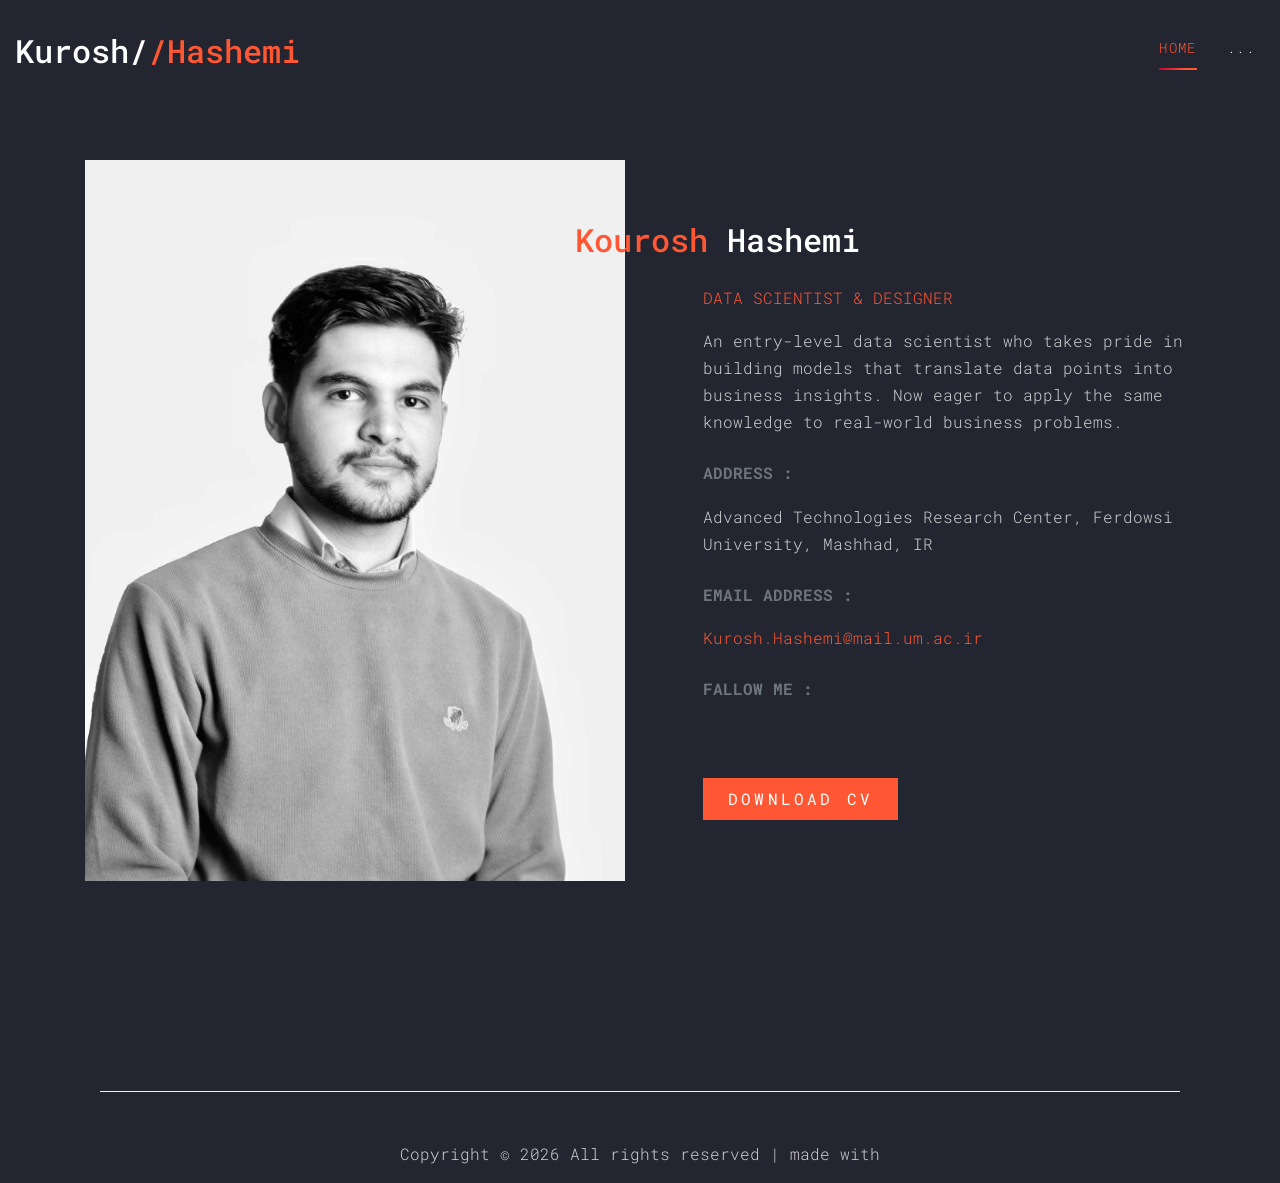
==== index.html @ b96448b8 "Update index.html" ====
<!DOCTYPE html>
<html lang="en">

<head>
    <title>Kurosh Hashemi &mdash; Kurosh.me</title>
    <link rel="icon" type="image/ico" href="images/person_1.jpg" />
    <meta charset="utf-8">
    <meta name="viewport" content="width=device-width, initial-scale=1, shrink-to-fit=no">

    <link href="https://fonts.googleapis.com/css?family=Roboto+Mono" rel="stylesheet">
    <link rel="stylesheet" href="fonts/icomoon/style.css">
    <link rel="stylesheet" href="css/bootstrap.min.css">
    <link rel="stylesheet" href="css/magnific-popup.css">
    <link rel="stylesheet" href="css/jquery-ui.css">
    <link rel="stylesheet" href="css/owl.carousel.min.css">
    <link rel="stylesheet" href="css/owl.theme.default.min.css">
    <link rel="stylesheet" href="css/bootstrap-datepicker.css">
    <link rel="stylesheet" href="fonts/flaticon/font/flaticon.css">
    <link rel="stylesheet" href="css/aos.css">
    <link rel="stylesheet" href="css/style.css">
</head>

<body>

    <div class="site-wrap">

        <div class="site-mobile-menu">
            <div class="site-mobile-menu-header">
                <div class="site-mobile-menu-close mt-3">
                    <span class="icon-close2 js-menu-toggle"></span>
                </div>
            </div>
            <div class="site-mobile-menu-body"></div>
        </div>

        <header class="site-navbar py-3" role="banner">
            <div class="container-fluid">
                <div class="row align-items-center">
                    <div class="col-11 col-xl-2">
                        <h1 class="mb-0"><a href="index.html" class="text-white h2 mb-0">Kurosh/<span class="text-primary">/Hashemi</span> </a></h1>
                    </div>
                    <div class="col-12 col-md-10 d-none d-xl-block">
                        <nav class="site-navigation position-relative text-right" role="navigation">
                            <ul class="site-menu js-clone-nav mx-auto d-none d-lg-block">
                                <li class="active"><a href="index.html">Home</a></li>
                                <li><a href="about.html">...</a></li>
                            </ul>
                        </nav>
                    </div>
                    <div class="d-inline-block d-xl-none ml-md-0 mr-auto py-3" style="position: relative; top: 3px;"><a href="#" class="site-menu-toggle js-menu-toggle text-white"><span class="icon-menu h3"></span></a></div>
                </div>
            </div>
    </div>
    </header>





















    <div class="site-section">
        <div class="container">


            <div class="row align-items-center speaker">
                <div class="col-lg-6 mb-5 mb-lg-0" data-aos="fade" data-aos-delay="100">
                    <img src="images/person_1.jpg" alt="Image" class="img-fluid">
                </div>
                <div class="col-lg-6 ml-auto">
                    <h2 class="text-white mb-4 name" data-aos="fade-right" data-aos-delay="200"><span class="text-primary">Kourosh</span> Hashemi</h2>
                    <div class="bio pl-lg-5">
                        <span class="text-uppercase text-primary d-block mb-3" data-aos="fade-right" data-aos-delay="300">Data Scientist & Designer</span>
                        <p class="mb-4" data-aos="fade-right" data-aos-delay="400">An entry-level data scientist who takes pride in building models that translate data points into business insights. Now eager to apply the same knowledge to real-world business problems.
                        </p>
                        <p class="mb-0 font-weight-bold text-secondary text-uppercase mb-3">Address :</p>
                        <p class="mb-4">Advanced Technologies Research Center, Ferdowsi University, Mashhad, IR</p>

                        <p class="mb-0 font-weight-bold text-secondary text-uppercase mb-3">Email Address :</p>
                        <p class="mb-4"><a href="#">Kurosh.Hashemi@mail.um.ac.ir</a></p>

                        <p class="mb-4 font-weight-bold text-secondary text-uppercase mb-3">Fallow me :</p>
                        <p class="mb-4">
                            <a href="https://www.youtube.com/channel/UCgZN7zEi_Oyb9vd3o-jLEvQ?view_as=subscriber" target="_blank" class="p-2"><span class="icon-youtube"></a>
                            <a href="https://twitter.com/HashemiKurosh" target="_blank" class="p-2"><span class="icon-twitter"></span></a>
                            <a href="https://github.com/kurosh211" target="_blank" class="p-2"><span class="icon-github"></span></a>
                            <a href="https://www.instagram.com/kurosh211/" target="_blank" class="p-2"><span class="icon-instagram"></span></a>
                            <a href="https://dribbble.com/KuHa" target="_blank" class="p-2"><span class="icon-dribbble"></span></a>
                            <a href="https://www.linkedin.com/in/kouroshhashemi/" target="_blank" class="p-2"><span class="icon-linkedin"></span></a>
                            <a href="https://scholar.google.com/citations?user=79nazgMAAAAJ&hl=en&oi=sra" target="_blank" class="p-2"><span class="icon-google"></span></a>
                        </p>
                        <div><a href="" class="btn btn-primary px-4 py-2">Download CV</a></div>
                    </div>
                </div>
            </div>


        </div>
    </div>
    </div>



    <div class="container">
        <div class="col-md-12 text-center">
            <div class="border-top pt-5">
                <p>
                    Copyright &copy;
                    <script>
                        document.write(new Date().getFullYear());
                    </script> All rights reserved | made with <i class="icon-laptop text-primary" aria-hidden="true"></i>
                </p>
            </div>
        </div>
    </div>
    </div>

    <script src="js/jquery-3.3.1.min.js"></script>
    <script src="js/jquery-migrate-3.0.1.min.js"></script>
    <script src="js/jquery-ui.js"></script>
    <script src="js/popper.min.js"></script>
    <script src="js/bootstrap.min.js"></script>
    <script src="js/owl.carousel.min.js"></script>
    <script src="js/jquery.stellar.min.js"></script>
    <script src="js/jquery.countdown.min.js"></script>
    <script src="js/jquery.magnific-popup.min.js"></script>
    <script src="js/bootstrap-datepicker.min.js"></script>
    <script src="js/aos.js"></script>
    <script src="js/main.js"></script>

</body>

</html>
---- fonts/flaticon/font/flaticon.css ----
/*
  	Flaticon icon font: Flaticon
  	Creation date: 24/01/2019 09:02
  	*/

@font-face {
  font-family: "Flaticon";
  src: url("./Flaticon.eot");
  src: url("./Flaticon.eot?#iefix") format("embedded-opentype"),
       url("./Flaticon.woff2") format("woff2"),
       url("./Flaticon.woff") format("woff"),
       url("./Flaticon.ttf") format("truetype"),
       url("./Flaticon.svg#Flaticon") format("svg");
  font-weight: normal;
  font-style: normal;
}

@media screen and (-webkit-min-device-pixel-ratio:0) {
  @font-face {
    font-family: "Flaticon";
    src: url("./Flaticon.svg#Flaticon") format("svg");
  }
}

[class^="flaticon-"]:before, [class*=" flaticon-"]:before,
[class^="flaticon-"]:after, [class*=" flaticon-"]:after {   
  font-family: Flaticon;
        font-style: normal;
  font-weight: normal;
  font-variant: normal;
  text-transform: none;
  line-height: 1;

  /* Better Font Rendering =========== */
  -webkit-font-smoothing: antialiased;
  -moz-osx-font-smoothing: grayscale;
}

.flaticon-frontal-truck:before { content: "\f100"; }
.flaticon-sea-ship-with-containers:before { content: "\f101"; }
.flaticon-car:before { content: "\f102"; }
.flaticon-platform:before { content: "\f103"; }
.flaticon-travel:before { content: "\f104"; }
.flaticon-barn:before { content: "\f105"; }
---- css/style.css ----
/* Base */
body {
  line-height: 1.7;
  color: #cfcfd1;
  font-weight: 300;
  font-size: 1rem;
  background: #232531;
  font-family: "Roboto Mono", -apple-system, BlinkMacSystemFont, "Segoe UI", Roboto, "Helvetica Neue", Arial, sans-serif, "Apple Color Emoji", "Segoe UI Emoji", "Segoe UI Symbol", "Noto Color Emoji"; }

::-moz-selection {
  background: #000;
  color: #fff; }

::selection {
  background: #000;
  color: #fff; }

a {
  -webkit-transition: .3s all ease;
  -o-transition: .3s all ease;
  transition: .3s all ease; }
  a:hover {
    text-decoration: none; }

h1, h2, h3, h4, h5,
.h1, .h2, .h3, .h4, .h5 {
  font-family: "Roboto Mono", -apple-system, BlinkMacSystemFont, "Segoe UI", Roboto, "Helvetica Neue", Arial, sans-serif, "Apple Color Emoji", "Segoe UI Emoji", "Segoe UI Symbol", "Noto Color Emoji"; }

.border-2 {
  border-width: 2px; }

.text-black {
  color: #000 !important; }

.bg-black {
  background: #000 !important; }

.color-black-opacity-5 {
  color: rgba(0, 0, 0, 0.5); }

.color-white-opacity-5 {
  color: rgba(255, 255, 255, 0.5); }

.site-wrap:before {
  -webkit-transition: .3s all ease-in-out;
  -o-transition: .3s all ease-in-out;
  transition: .3s all ease-in-out;
  background: rgba(0, 0, 0, 0.6);
  content: "";
  position: absolute;
  z-index: 2000;
  top: 0;
  left: 0;
  right: 0;
  bottom: 0;
  opacity: 0;
  visibility: hidden; }

.offcanvas-menu .site-wrap {
  position: absolute;
  height: 100%;
  width: 100%;
  z-index: 2;
  overflow: hidden; }
  .offcanvas-menu .site-wrap:before {
    opacity: 1;
    visibility: visible; }

.btn {
  text-transform: uppercase;
  letter-spacing: .2em;
  border-radius: 0; }
  .btn:hover, .btn:active, .btn:focus {
    outline: none;
    -webkit-box-shadow: none !important;
    box-shadow: none !important; }

.line-height-1 {
  line-height: 1 !important; }

.bg-black {
  background: #000; }

.form-control {
  height: 43px;
  border-radius: 0; }
  .form-control:active, .form-control:focus {
    border-color: #ff5733; }
  .form-control:hover, .form-control:active, .form-control:focus {
    -webkit-box-shadow: none !important;
    box-shadow: none !important; }

.site-section {
  padding: 2.5em 0; }
  @media (min-width: 768px) {
    .site-section {
      padding: 10em 0; } }
  .site-section.site-section-sm {
    padding: 4em 0; }

.site-section-heading h2 {
  position: relative;
  font-size: 2.5rem;
  color: #fff;
  padding-bottom: 30px; }
  @media (min-width: 768px) {
    .site-section-heading h2 {
      font-size: 3rem; } }
  .site-section-heading h2:after {
    content: "";
    left: 0%;
    bottom: 0;
    position: absolute;
    width: 100px;
    height: 2px;
    background: -webkit-gradient(linear, left top, right top, from(#c70039), color-stop(70%, #ff5733));
    background: -webkit-linear-gradient(left, #c70039, #ff5733 70%);
    background: -o-linear-gradient(left, #c70039, #ff5733 70%);
    background: linear-gradient(to right, #c70039, #ff5733 70%); }
    @media (min-width: 992px) {
      .site-section-heading h2:after {
        left: -20%; } }
  .site-section-heading h2.text-center:after {
    content: "";
    -webkit-transform: translateX(-50%);
    -ms-transform: translateX(-50%);
    transform: translateX(-50%);
    content: "";
    left: 50%;
    bottom: 0;
    position: absolute;
    width: 100px;
    height: 2px; }

.border-top {
  border-top: 1px solid #edf0f5 !important; }

.site-footer {
  padding: 4em 0;
  background: #1b1d24; }
  @media (min-width: 768px) {
    .site-footer {
      padding: 8em 0; } }
  .site-footer .border-top {
    border-top: 1px solid rgba(255, 255, 255, 0.1) !important; }
  .site-footer h2, .site-footer h3, .site-footer h4, .site-footer h5 {
    color: #fff; }
  .site-footer a {
    color: #fff; }
    .site-footer a:hover {
      color: #ff5733; }
  .site-footer ul li {
    margin-bottom: 10px; }
  .site-footer .footer-heading {
    font-size: 16px;
    color: #818186 !important; }

.bg-text-line {
  display: inline;
  background: #000;
  -webkit-box-shadow: 20px 0 0 #000, -20px 0 0 #000;
  box-shadow: 20px 0 0 #000, -20px 0 0 #000; }

.text-white-opacity-05 {
  color: rgba(255, 255, 255, 0.5); }

.text-black-opacity-05 {
  color: rgba(0, 0, 0, 0.5); }

.hover-bg-enlarge {
  overflow: hidden;
  position: relative; }
  @media (max-width: 991.98px) {
    .hover-bg-enlarge {
      height: auto !important; } }
  .hover-bg-enlarge > div {
    -webkit-transform: scale(1);
    -ms-transform: scale(1);
    transform: scale(1);
    -webkit-transition: .8s all ease-in-out;
    -o-transition: .8s all ease-in-out;
    transition: .8s all ease-in-out; }
  .hover-bg-enlarge:hover > div, .hover-bg-enlarge:focus > div, .hover-bg-enlarge:active > div {
    -webkit-transform: scale(1.2);
    -ms-transform: scale(1.2);
    transform: scale(1.2); }
  @media (max-width: 991.98px) {
    .hover-bg-enlarge .bg-image-md-height {
      height: 300px !important; } }

.bg-image {
  background-size: cover;
  background-position: center center;
  background-repeat: no-repeat;
  background-attachment: fixed; }
  .bg-image.overlay {
    position: relative; }
    .bg-image.overlay:after {
      position: absolute;
      content: "";
      top: 0;
      left: 0;
      right: 0;
      bottom: 0;
      z-index: 0;
      width: 100%;
      background: rgba(0, 0, 0, 0.7); }
  .bg-image > .container {
    position: relative;
    z-index: 1; }

@media (max-width: 991.98px) {
  .img-md-fluid {
    max-width: 100%; } }

@media (max-width: 991.98px) {
  .display-1, .display-3 {
    font-size: 3rem; } }

.play-single-big {
  width: 90px;
  height: 90px;
  display: inline-block;
  border: 2px solid #fff;
  color: #fff !important;
  border-radius: 50%;
  position: relative;
  -webkit-transition: .3s all ease-in-out;
  -o-transition: .3s all ease-in-out;
  transition: .3s all ease-in-out; }
  .play-single-big > span {
    font-size: 50px;
    position: absolute;
    top: 50%;
    left: 50%;
    -webkit-transform: translate(-40%, -50%);
    -ms-transform: translate(-40%, -50%);
    transform: translate(-40%, -50%); }
  .play-single-big:hover {
    width: 120px;
    height: 120px; }

.overlap-to-top {
  margin-top: -150px; }

.ul-check {
  margin-bottom: 50px; }
  .ul-check li {
    position: relative;
    padding-left: 35px;
    margin-bottom: 15px;
    line-height: 1.5; }
    .ul-check li:before {
      left: 0;
      font-size: 20px;
      top: -.3rem;
      font-family: "icomoon";
      content: "\e5ca";
      position: absolute; }
  .ul-check.white li:before {
    color: #fff; }
  .ul-check.success li:before {
    color: #8bc34a; }
  .ul-check.primary li:before {
    color: #ff5733; }

.program h2 {
  font-size: 1.5rem; }

.program .border-top {
  border-top: 1px solid #383b4f !important; }

.program .border-bottom {
  border-bottom: 1px solid #383b4f !important; }

.blog-entry h2 {
  font-size: 20px; }
  .blog-entry h2 a {
    color: #fff; }

.blog-entry .post-meta {
  font-size: 14px; }
  .blog-entry .post-meta a {
    color: #ff5733; }
  .blog-entry .post-meta img {
    width: 36px;
    border-radius: 50%; }

/* Navbar */
.site-navbar {
  margin-bottom: 0px;
  z-index: 1999;
  position: absolute;
  width: 100%; }
  .site-navbar.transparent {
    background: transparent; }
  .site-navbar.absolute {
    position: absolute;
    top: 0;
    left: 0;
    width: 100%; }
  .site-navbar .site-logo {
    position: absolute;
    left: 0;
    top: 0;
    margin-top: -20px; }
  .site-navbar .site-navigation.border-bottom {
    border-bottom: 1px solid #f3f3f4 !important; }
  .site-navbar .site-navigation .site-menu {
    margin-bottom: 0; }
    .site-navbar .site-navigation .site-menu .active > a {
      color: #ff5733;
      position: relative; }
      .site-navbar .site-navigation .site-menu .active > a:after {
        content: "";
        background: -webkit-gradient(linear, left top, right top, from(#c70039), color-stop(70%, #ff5733));
        background: -webkit-linear-gradient(left, #c70039, #ff5733 70%);
        background: -o-linear-gradient(left, #c70039, #ff5733 70%);
        background: linear-gradient(to right, #c70039, #ff5733 70%);
        width: 100%;
        height: 2px;
        position: absolute;
        left: 0;
        bottom: 0; }
    .site-navbar .site-navigation .site-menu a {
      text-decoration: none !important;
      display: inline-block;
      text-transform: uppercase;
      letter-spacing: .1em;
      font-size: 14px; }
    .site-navbar .site-navigation .site-menu > li {
      display: inline-block;
      padding: 10px 10px; }
      .site-navbar .site-navigation .site-menu > li > a {
        padding: 10px 0px;
        color: #fff;
        text-decoration: none !important;
        position: relative; }
        .site-navbar .site-navigation .site-menu > li > a:after {
          content: "";
          background: -webkit-gradient(linear, left top, right top, from(#c70039), color-stop(70%, #ff5733));
          background: -webkit-linear-gradient(left, #c70039, #ff5733 70%);
          background: -o-linear-gradient(left, #c70039, #ff5733 70%);
          background: linear-gradient(to right, #c70039, #ff5733 70%);
          width: 0;
          height: 2px;
          position: absolute;
          left: 0;
          bottom: 0;
          -webkit-transition: .3s all ease-in-out;
          -o-transition: .3s all ease-in-out;
          transition: .3s all ease-in-out; }
        .site-navbar .site-navigation .site-menu > li > a:hover {
          color: #ff5733; }
          .site-navbar .site-navigation .site-menu > li > a:hover:after {
            width: 100%; }
      .site-navbar .site-navigation .site-menu > li.cta > a {
        border: 2px solid #3f4046;
        padding-left: 20px;
        padding-right: 20px;
        color: #ff5733; }
        .site-navbar .site-navigation .site-menu > li.cta > a:hover {
          color: #fff; }
          .site-navbar .site-navigation .site-menu > li.cta > a:hover:after {
            display: none; }
    .site-navbar .site-navigation .site-menu .has-children {
      position: relative; }
      .site-navbar .site-navigation .site-menu .has-children > a {
        position: relative;
        padding-right: 20px; }
        .site-navbar .site-navigation .site-menu .has-children > a:before {
          position: absolute;
          content: "\e313";
          font-size: 16px;
          top: 50%;
          right: 0;
          -webkit-transform: translateY(-50%);
          -ms-transform: translateY(-50%);
          transform: translateY(-50%);
          font-family: 'icomoon'; }
      .site-navbar .site-navigation .site-menu .has-children .dropdown {
        visibility: hidden;
        opacity: 0;
        top: 100%;
        position: absolute;
        text-align: left;
        border-top: 2px solid #ff5733;
        -webkit-box-shadow: 0 2px 10px -2px rgba(0, 0, 0, 0.1);
        box-shadow: 0 2px 10px -2px rgba(0, 0, 0, 0.1);
        border-left: 1px solid #edf0f5;
        border-right: 1px solid #edf0f5;
        border-bottom: 1px solid #edf0f5;
        padding: 0px 0;
        margin-top: 20px;
        margin-left: 0px;
        background: #fff;
        -webkit-transition: 0.2s 0s;
        -o-transition: 0.2s 0s;
        transition: 0.2s 0s; }
        .site-navbar .site-navigation .site-menu .has-children .dropdown.arrow-top {
          position: absolute; }
          .site-navbar .site-navigation .site-menu .has-children .dropdown.arrow-top:before {
            bottom: 100%;
            left: 20%;
            border: solid transparent;
            content: " ";
            height: 0;
            width: 0;
            position: absolute;
            pointer-events: none; }
          .site-navbar .site-navigation .site-menu .has-children .dropdown.arrow-top:before {
            border-color: rgba(136, 183, 213, 0);
            border-bottom-color: #fff;
            border-width: 10px;
            margin-left: -10px; }
        .site-navbar .site-navigation .site-menu .has-children .dropdown a {
          text-transform: none;
          letter-spacing: normal;
          -webkit-transition: 0s all;
          -o-transition: 0s all;
          transition: 0s all;
          color: #343a40; }
        .site-navbar .site-navigation .site-menu .has-children .dropdown .active > a {
          color: #ff5733 !important; }
        .site-navbar .site-navigation .site-menu .has-children .dropdown > li {
          list-style: none;
          padding: 0;
          margin: 0;
          min-width: 200px; }
          .site-navbar .site-navigation .site-menu .has-children .dropdown > li > a {
            padding: 9px 20px;
            display: block; }
            .site-navbar .site-navigation .site-menu .has-children .dropdown > li > a:hover {
              background: #f4f5f9;
              color: #25262a; }
          .site-navbar .site-navigation .site-menu .has-children .dropdown > li.has-children > a:before {
            content: "\e315";
            right: 20px; }
          .site-navbar .site-navigation .site-menu .has-children .dropdown > li.has-children > .dropdown, .site-navbar .site-navigation .site-menu .has-children .dropdown > li.has-children > ul {
            left: 100%;
            top: 0; }
          .site-navbar .site-navigation .site-menu .has-children .dropdown > li.has-children:hover > a, .site-navbar .site-navigation .site-menu .has-children .dropdown > li.has-children:active > a, .site-navbar .site-navigation .site-menu .has-children .dropdown > li.has-children:focus > a {
            background: #f4f5f9;
            color: #25262a; }
      .site-navbar .site-navigation .site-menu .has-children:hover > a, .site-navbar .site-navigation .site-menu .has-children:focus > a, .site-navbar .site-navigation .site-menu .has-children:active > a {
        color: #ff5733; }
      .site-navbar .site-navigation .site-menu .has-children:hover, .site-navbar .site-navigation .site-menu .has-children:focus, .site-navbar .site-navigation .site-menu .has-children:active {
        cursor: pointer; }
        .site-navbar .site-navigation .site-menu .has-children:hover > .dropdown, .site-navbar .site-navigation .site-menu .has-children:focus > .dropdown, .site-navbar .site-navigation .site-menu .has-children:active > .dropdown {
          -webkit-transition-delay: 0s;
          -o-transition-delay: 0s;
          transition-delay: 0s;
          margin-top: 0px;
          visibility: visible;
          opacity: 1; }

.site-mobile-menu {
  width: 300px;
  position: fixed;
  right: 0;
  z-index: 2000;
  padding-top: 20px;
  background: #fff;
  height: calc(100vh);
  -webkit-transform: translateX(110%);
  -ms-transform: translateX(110%);
  transform: translateX(110%);
  -webkit-box-shadow: -10px 0 20px -10px rgba(0, 0, 0, 0.1);
  box-shadow: -10px 0 20px -10px rgba(0, 0, 0, 0.1);
  -webkit-transition: .3s all ease-in-out;
  -o-transition: .3s all ease-in-out;
  transition: .3s all ease-in-out; }
  .offcanvas-menu .site-mobile-menu {
    -webkit-transform: translateX(0%);
    -ms-transform: translateX(0%);
    transform: translateX(0%); }
  .site-mobile-menu .site-mobile-menu-header {
    width: 100%;
    float: left;
    padding-left: 20px;
    padding-right: 20px; }
    .site-mobile-menu .site-mobile-menu-header .site-mobile-menu-close {
      float: right;
      margin-top: 8px; }
      .site-mobile-menu .site-mobile-menu-header .site-mobile-menu-close span {
        font-size: 30px;
        display: inline-block;
        padding-left: 10px;
        padding-right: 0px;
        line-height: 1;
        cursor: pointer;
        -webkit-transition: .3s all ease;
        -o-transition: .3s all ease;
        transition: .3s all ease; }
        .site-mobile-menu .site-mobile-menu-header .site-mobile-menu-close span:hover {
          color: #25262a; }
    .site-mobile-menu .site-mobile-menu-header .site-mobile-menu-logo {
      float: left;
      margin-top: 10px;
      margin-left: 0px; }
      .site-mobile-menu .site-mobile-menu-header .site-mobile-menu-logo a {
        display: inline-block;
        text-transform: uppercase; }
        .site-mobile-menu .site-mobile-menu-header .site-mobile-menu-logo a img {
          max-width: 70px; }
        .site-mobile-menu .site-mobile-menu-header .site-mobile-menu-logo a:hover {
          text-decoration: none; }
  .site-mobile-menu .site-mobile-menu-body {
    overflow-y: scroll;
    -webkit-overflow-scrolling: touch;
    position: relative;
    padding: 0 20px 20px 20px;
    height: calc(100vh - 52px);
    padding-bottom: 150px; }
  .site-mobile-menu .site-nav-wrap {
    padding: 0;
    margin: 0;
    list-style: none;
    position: relative; }
    .site-mobile-menu .site-nav-wrap a {
      padding: 10px 20px;
      display: block;
      position: relative;
      color: #212529; }
      .site-mobile-menu .site-nav-wrap a:hover {
        color: #ff5733; }
    .site-mobile-menu .site-nav-wrap li {
      position: relative;
      display: block; }
      .site-mobile-menu .site-nav-wrap li.active > a {
        color: #ff5733; }
    .site-mobile-menu .site-nav-wrap .arrow-collapse {
      position: absolute;
      right: 0px;
      top: 10px;
      z-index: 20;
      width: 36px;
      height: 36px;
      text-align: center;
      cursor: pointer;
      border-radius: 50%; }
      .site-mobile-menu .site-nav-wrap .arrow-collapse:hover {
        background: #f8f9fa; }
      .site-mobile-menu .site-nav-wrap .arrow-collapse:before {
        font-size: 12px;
        z-index: 20;
        font-family: "icomoon";
        content: "\f078";
        position: absolute;
        top: 50%;
        left: 50%;
        -webkit-transform: translate(-50%, -50%) rotate(-180deg);
        -ms-transform: translate(-50%, -50%) rotate(-180deg);
        transform: translate(-50%, -50%) rotate(-180deg);
        -webkit-transition: .3s all ease;
        -o-transition: .3s all ease;
        transition: .3s all ease; }
      .site-mobile-menu .site-nav-wrap .arrow-collapse.collapsed:before {
        -webkit-transform: translate(-50%, -50%);
        -ms-transform: translate(-50%, -50%);
        transform: translate(-50%, -50%); }
    .site-mobile-menu .site-nav-wrap > li {
      display: block;
      position: relative;
      float: left;
      width: 100%; }
      .site-mobile-menu .site-nav-wrap > li > a {
        padding-left: 20px;
        font-size: 20px; }
      .site-mobile-menu .site-nav-wrap > li > ul {
        padding: 0;
        margin: 0;
        list-style: none; }
        .site-mobile-menu .site-nav-wrap > li > ul > li {
          display: block; }
          .site-mobile-menu .site-nav-wrap > li > ul > li > a {
            padding-left: 40px;
            font-size: 16px; }
          .site-mobile-menu .site-nav-wrap > li > ul > li > ul {
            padding: 0;
            margin: 0; }
            .site-mobile-menu .site-nav-wrap > li > ul > li > ul > li {
              display: block; }
              .site-mobile-menu .site-nav-wrap > li > ul > li > ul > li > a {
                font-size: 16px;
                padding-left: 60px; }
    .site-mobile-menu .site-nav-wrap[data-class="social"] {
      float: left;
      width: 100%;
      margin-top: 30px;
      padding-bottom: 5em; }
      .site-mobile-menu .site-nav-wrap[data-class="social"] > li {
        width: auto; }
        .site-mobile-menu .site-nav-wrap[data-class="social"] > li:first-child a {
          padding-left: 15px !important; }

/* Blocks */
.container-fluid {
  max-width: 1400px; }

.site-hero {
  margin-bottom: 10rem; }
  .site-hero, .site-hero .row {
    min-height: 700px;
    height: calc(100vh - 95px); }
  .site-hero.inner, .site-hero.inner .row {
    min-height: 400px;
    height: calc(50vh - 95px); }
  .site-hero h1 {
    font-size: 2rem;
    background: -webkit-gradient(linear, left top, right top, from(#c70039), color-stop(70%, #ff5733));
    background: -webkit-linear-gradient(left, #c70039, #ff5733 70%);
    background: -o-linear-gradient(left, #c70039, #ff5733 70%);
    background: linear-gradient(to right, #c70039, #ff5733 70%);
    -webkit-background-clip: text;
    -webkit-text-fill-color: transparent; }
    @media (min-width: 992px) {
      .site-hero h1 {
        font-size: 6rem; } }
  .site-hero .caption {
    color: #fff; }
    @media (min-width: 768px) {
      .site-hero .caption {
        font-size: 1.7rem; } }

.btn-custom {
  text-transform: uppercase;
  color: #fff !important;
  background: #3f4046;
  padding: 16px 30px;
  display: inline-block;
  letter-spacing: .2em;
  position: relative; }
  .btn-custom > span {
    position: relative;
    z-index: 2; }
  .btn-custom:before {
    background: -webkit-gradient(linear, left top, right top, from(#c70039), color-stop(70%, #ff5733));
    background: -webkit-linear-gradient(left, #c70039, #ff5733 70%);
    background: -o-linear-gradient(left, #c70039, #ff5733 70%);
    background: linear-gradient(to right, #c70039, #ff5733 70%);
    content: "";
    position: absolute;
    left: 0;
    bottom: 0;
    top: 0;
    width: 0;
    -webkit-transition: .3s all ease-in-out;
    -o-transition: .3s all ease-in-out;
    transition: .3s all ease-in-out;
    z-index: 1; }
  .btn-custom:hover:before {
    width: 100%; }

.coordinator img {
  max-width: 50px;
  border-radius: 50%; }

.speaker {
  margin-bottom: 50px; }
  .speaker .name {
    left: -80px;
    position: relative; }
    @media (max-width: 1199.98px) {
      .speaker .name {
        left: 0; } }

.testimony {
  max-width: 500px; }
  .testimony figure {
    margin-bottom: 40px;
    text-align: center; }
    .testimony figure img {
      margin: 0 auto;
      max-width: 150px;
      border-radius: 50%; }
  .testimony .author {
    margin-top: 50px;
    color: #fff; }
  .testimony .text-muted {
    color: #e9e9ea; }

.form-group .form-control {
  color: #fff !important;
  background: none;
  border: 2px solid #fff; }
  .form-group .form-control:active, .form-group .form-control:focus {
    background: none; }

.pricing {
  border: 2px solid #ff5733;
  padding: 30px; }
  .pricing h2 {
    font-size: 26px;
    color: #fff;
    margin-bottom: 30px; }
  .pricing .amount {
    color: #ff5733;
    margin-bottom: 30px; }
    .pricing .amount sup {
      top: -30px;
      font-size: 18px; }
    .pricing .amount .number {
      font-size: 3rem; }
  .pricing ul li {
    margin-bottom: 10px; }

.block-13, .slide-one-item {
  position: relative;
  z-index: 1; }
  .block-13 .owl-nav, .slide-one-item .owl-nav {
    position: relative;
    position: absolute;
    bottom: -90px;
    left: 50%;
    -webkit-transform: translateX(-50%);
    -ms-transform: translateX(-50%);
    transform: translateX(-50%); }
    .block-13 .owl-nav .owl-prev, .block-13 .owl-nav .owl-next, .slide-one-item .owl-nav .owl-prev, .slide-one-item .owl-nav .owl-next {
      position: relative;
      display: inline-block;
      padding: 20px;
      font-size: 30px;
      color: #000; }
      .block-13 .owl-nav .owl-prev.disabled, .block-13 .owl-nav .owl-next.disabled, .slide-one-item .owl-nav .owl-prev.disabled, .slide-one-item .owl-nav .owl-next.disabled {
        opacity: .2; }

.slide-one-item.home-slider .owl-nav {
  position: absolute !important;
  top: 50% !important;
  bottom: auto !important;
  width: 100%; }

.slide-one-item.home-slider .owl-prev {
  left: 10px !important; }

.slide-one-item.home-slider .owl-next {
  right: 10px !important; }

.slide-one-item.home-slider .owl-prev, .slide-one-item.home-slider .owl-next {
  color: #fff;
  position: absolute !important;
  top: 50%;
  padding: 0px;
  height: 50px;
  width: 50px;
  border-radius: 50%;
  -webkit-transform: translateY(-50%);
  -ms-transform: translateY(-50%);
  transform: translateY(-50%);
  background: rgba(0, 0, 0, 0.2);
  -webkit-transition: .3s all ease-in-out;
  -o-transition: .3s all ease-in-out;
  transition: .3s all ease-in-out;
  line-height: 0;
  text-align: center;
  font-size: 25px; }
  @media (min-width: 768px) {
    .slide-one-item.home-slider .owl-prev, .slide-one-item.home-slider .owl-next {
      font-size: 25px; } }
  .slide-one-item.home-slider .owl-prev > span, .slide-one-item.home-slider .owl-next > span {
    position: absolute;
    line-height: 0;
    top: 50%;
    left: 50%;
    -webkit-transform: translate(-50%, -50%);
    -ms-transform: translate(-50%, -50%);
    transform: translate(-50%, -50%); }
  .slide-one-item.home-slider .owl-prev:hover, .slide-one-item.home-slider .owl-prev:focus, .slide-one-item.home-slider .owl-next:hover, .slide-one-item.home-slider .owl-next:focus {
    background: black; }

.slide-one-item.home-slider:hover .owl-nav, .slide-one-item.home-slider:focus .owl-nav, .slide-one-item.home-slider:active .owl-nav {
  opacity: 10;
  visibility: visible; }

.custom-pagination a, .custom-pagination span {
  display: inline-block;
  width: 40px;
  height: 40px;
  line-height: 40px; }
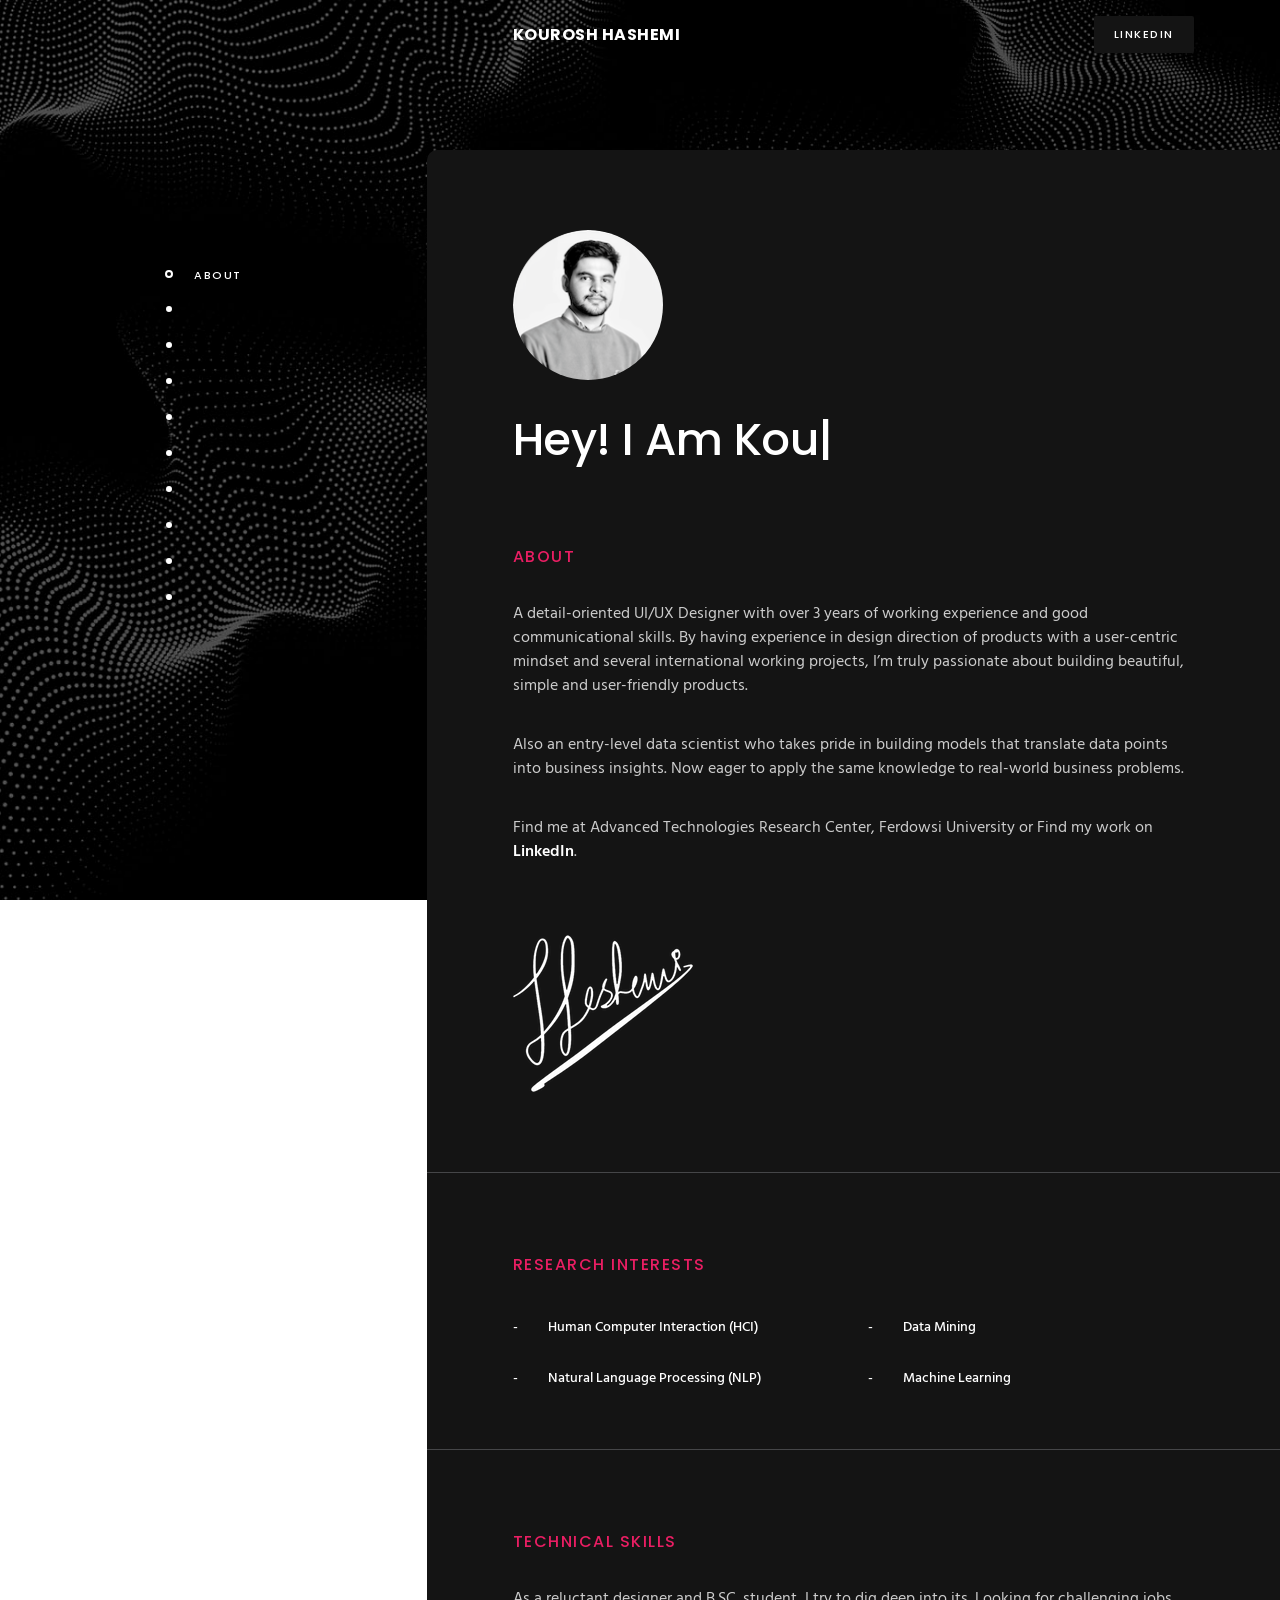
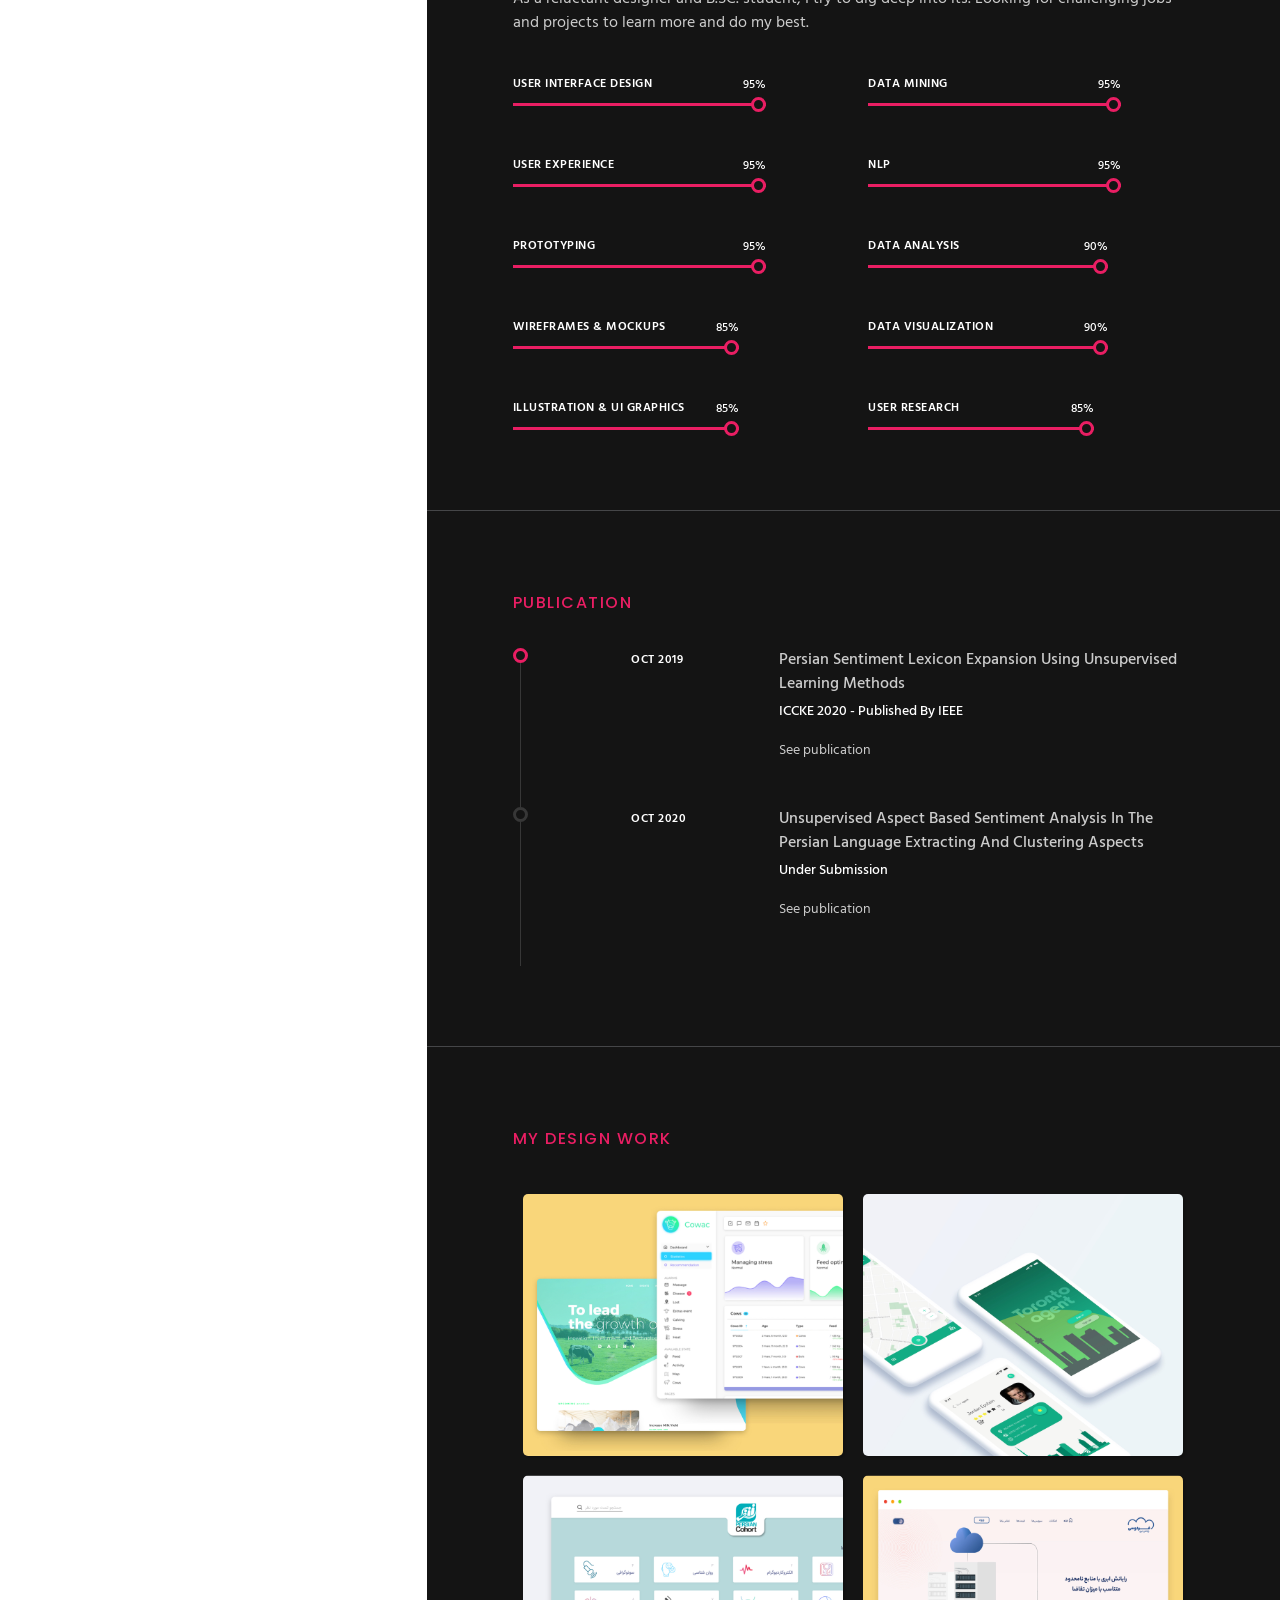
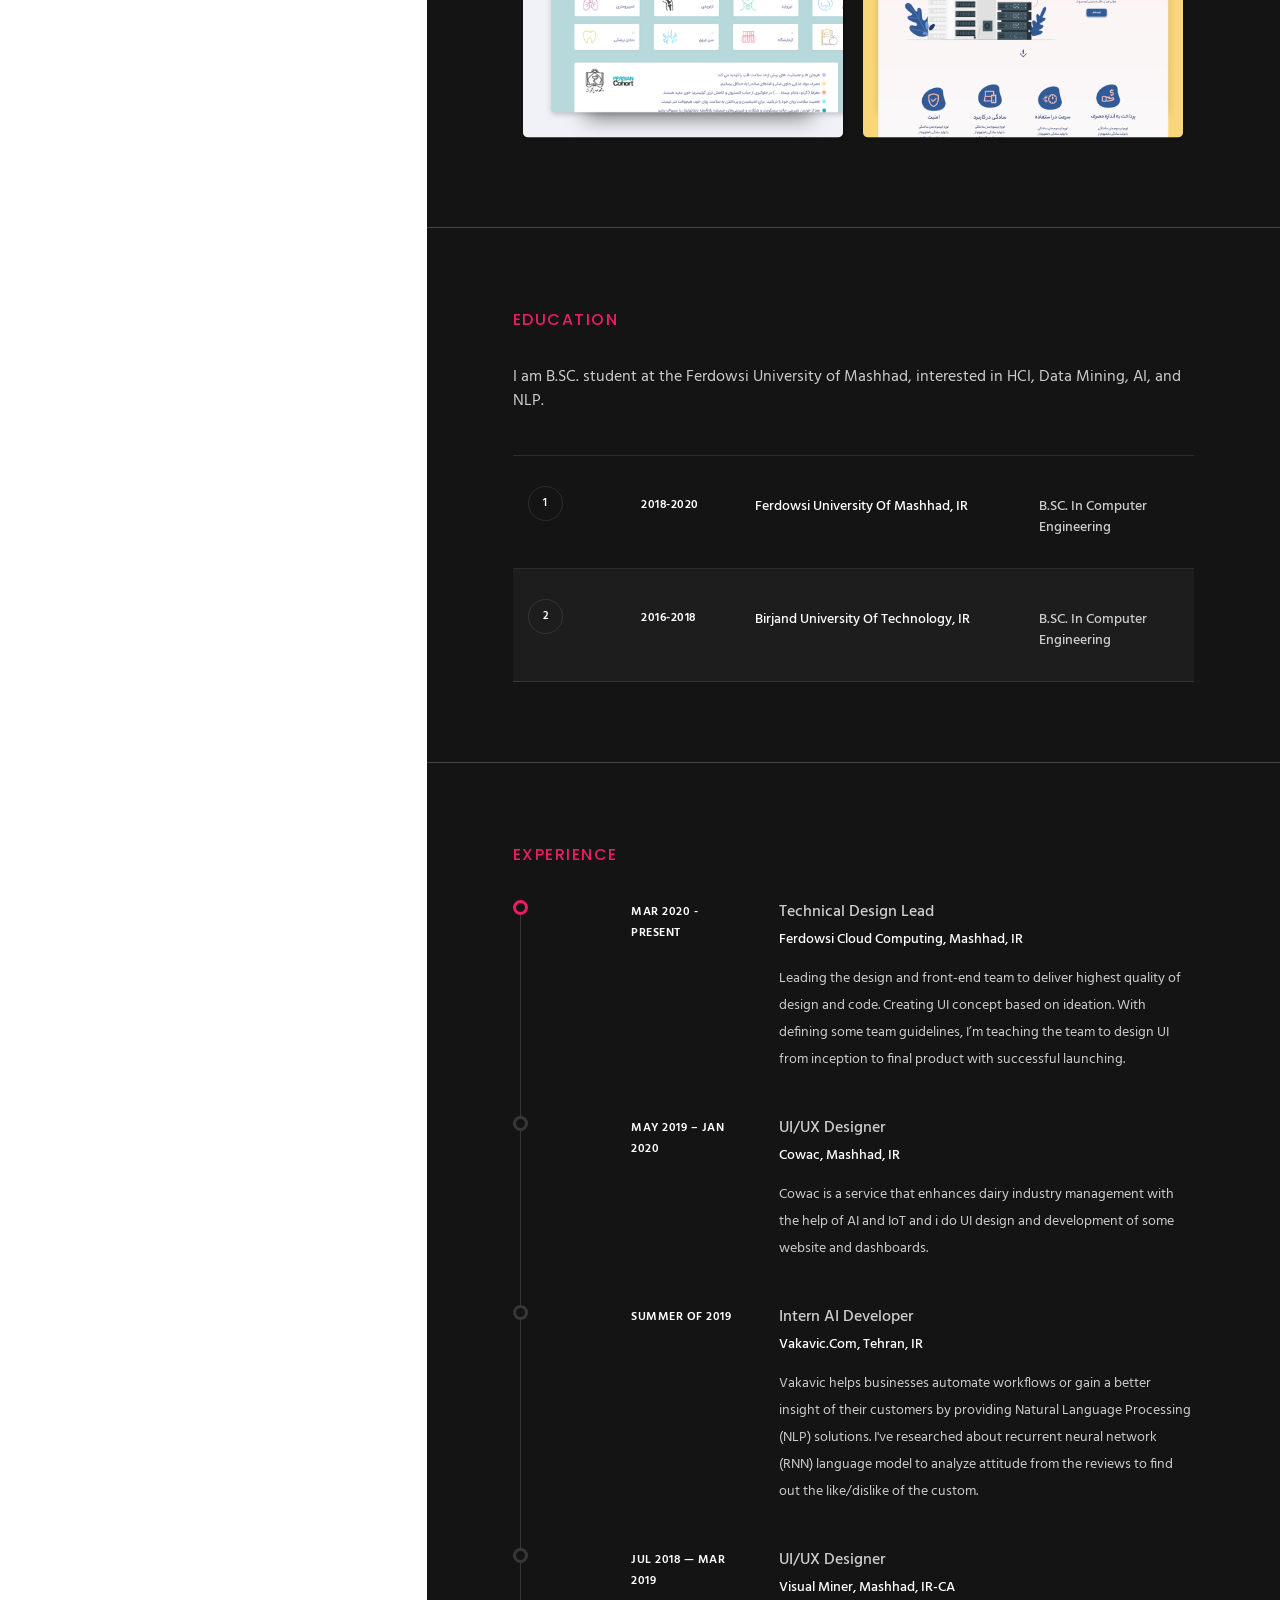
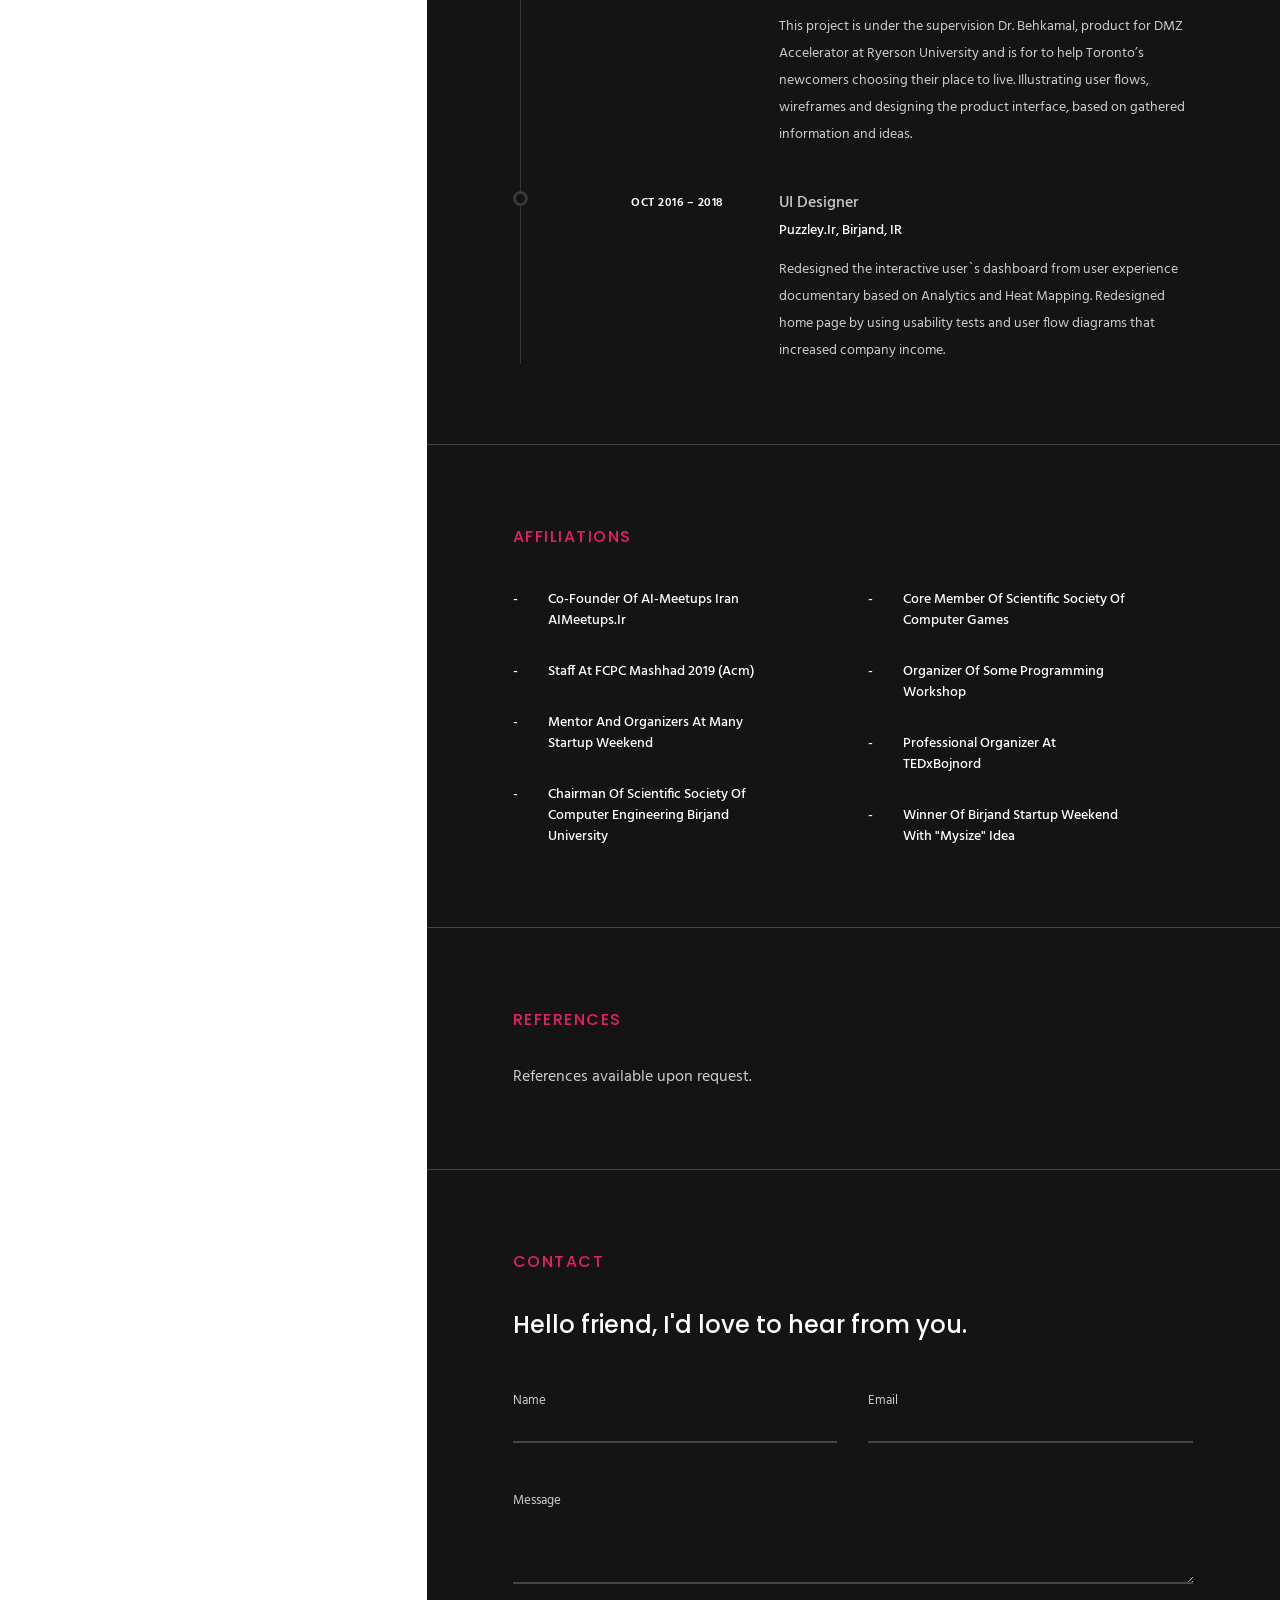
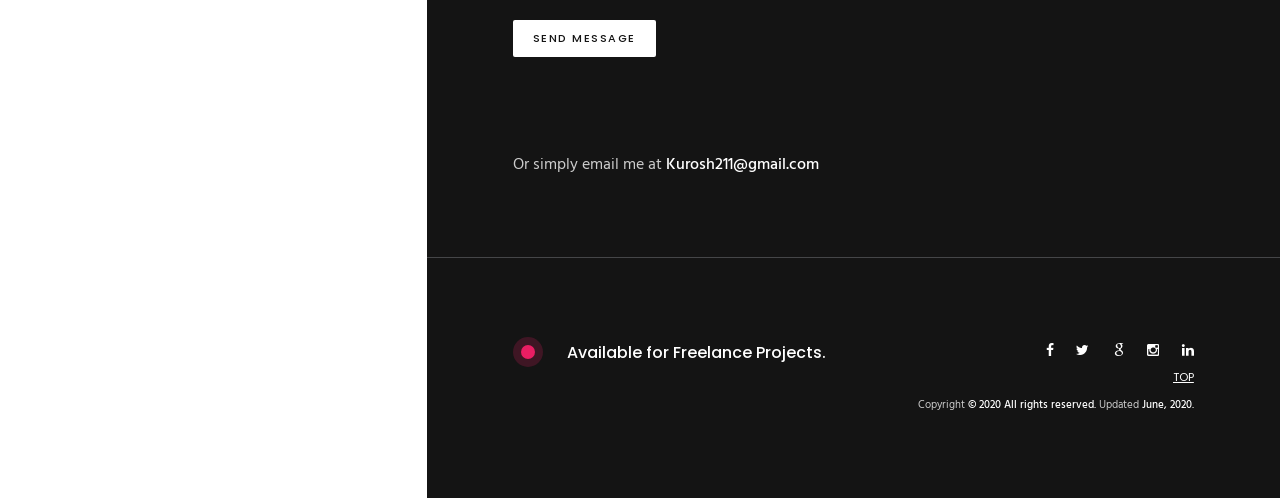
==== commit de992920: "New Homepage" ====
--- a/index.html
+++ b/index.html
@@ -1,147 +1,727 @@
 <!DOCTYPE html>
-<html lang="en">
+<html lang="en" class="no-js">
 
 <head>
-    <title>Kurosh Hashemi &mdash; Kurosh.me</title>
-    <link rel="icon" type="image/ico" href="images/person_1.jpg" />
-    <meta charset="utf-8">
-    <meta name="viewport" content="width=device-width, initial-scale=1, shrink-to-fit=no">
-
-    <link href="https://fonts.googleapis.com/css?family=Roboto+Mono" rel="stylesheet">
-    <link rel="stylesheet" href="fonts/icomoon/style.css">
-    <link rel="stylesheet" href="css/bootstrap.min.css">
-    <link rel="stylesheet" href="css/magnific-popup.css">
-    <link rel="stylesheet" href="css/jquery-ui.css">
-    <link rel="stylesheet" href="css/owl.carousel.min.css">
-    <link rel="stylesheet" href="css/owl.theme.default.min.css">
-    <link rel="stylesheet" href="css/bootstrap-datepicker.css">
-    <link rel="stylesheet" href="fonts/flaticon/font/flaticon.css">
-    <link rel="stylesheet" href="css/aos.css">
-    <link rel="stylesheet" href="css/style.css">
+    <meta charset="UTF-8" />
+    <meta name="viewport" content="width=device-width, initial-scale=1.0, maximum-scale=1.0, user-scalable=no" />
+    <title>Kourosh Hashemi</title>
+    <meta name="description" content="Penelope - CV / Resume / Personal Website Template by Hencework" />
+    <meta name="keywords" content="Penelope, responsive resume template, cv template, multipurpose, responsive template, vcard, html5 template, themeforest, bootstrap, html5, creative, landing page, sass, clean, design, modern, angular js" />
+    <meta name="author" content="Hencework" />
+
+    <!--Favicon-->
+    <link rel="shortcut icon" href="favicon.ico">
+    <link rel="icon" href="favicon.ico" type="image/x-icon">
+
+    <!--Fonts-->
+    <link href='https://fonts.googleapis.com/css?family=Poppins:300,400,500,600,700|Hind:400,500,300,600' rel='stylesheet' type='text/css'>
+
+    <!--CSS-->
+    <link rel="stylesheet" type="text/css" href="css/style.css" />
 </head>
 
-<body>
-
-    <div class="site-wrap">
-
-        <div class="site-mobile-menu">
-            <div class="site-mobile-menu-header">
-                <div class="site-mobile-menu-close mt-3">
-                    <span class="icon-close2 js-menu-toggle"></span>
+<body id="body" data-ng-app="contactApp">
+
+    <!--Fixed Bg Image-->
+    <div class="fixed-bg"></div>
+    <div class="fixed-bg-overlay"></div>
+    <!--/Fixed Bg Image-->
+
+    <!--Preloader-->
+    <div id="pre_load" class="preloader-it">
+        <div id="la_anim" class="la-anim-1"></div>
+    </div>
+    <!--/Preloader-->
+
+    <!--Container-->
+    <div class="container-fluid">
+        <div class="row">
+            <div id="vertical_nav_wrap" class="col-lg-4 col-xs-12 pad-zero vertical-nav-wrap">
+
+                <!--Navigation-->
+                <nav class="navbar navbar-default vertical-nav" role="navigation">
+                    <div class="navbar-header">
+                        <button type="button" class="btn btn-default navbar-toggle" data-toggle="collapse" data-target="#navbar_collapse">
+							<span class="mask"></span>
+							<span class="btn-label">
+							<span class="pe-7s-menu"></span>
+							</span>
+							</button>
+                    </div>
+                    <div class="collapse navbar-collapse" id="navbar_collapse">
+                        <ul class="nav navbar-nav">
+                            <li>
+                                <a data-scroll href="#body"></a><span>about</span></li>
+                            <li>
+                                <a data-scroll href="#services_sec"></a><span>services</span></li>
+                            <li>
+                                <a data-scroll href="#skill_sec"></a><span>skills</span></li>
+                            <li>
+                                <a data-scroll href="#eduu_sec"></a><span>Publication</span></li>
+                            <li>
+                                <a data-scroll href="#work_sec"></a><span>work</span></li>
+                            <li>
+                                <a data-scroll href="#edu_sec"></a><span>education</span></li>
+                            <li>
+                                <a data-scroll href="#exp_sec"></a><span>experience</span></li>
+                            <li>
+                                <a data-scroll href="#achivement_sec"></a><span>achivements</span></li>
+                            <li>
+                                <a data-scroll href="#client_sec"></a><span>clients</span></li>
+                            <li>
+                                <a data-scroll href="#contact_sec"></a><span>contact</span></li>
+                        </ul>
+                    </div>
+                </nav>
+                <!--/Navigation-->
+
+            </div>
+            <div class="col-lg-8 col-xs-12 pad-zero">
+
+                <!--Header-->
+                <header>
+                    <div class="header-wrap col-lg-10 center-div">
+                        <div class="float-left name">
+                            <a data-scroll href="#body">
+                                <span>
+								KOUROSH HASHEMI
+								</span>
+                            </a>
+                        </div>
+                        <div class="float-right social-download-wrap">
+                            <a href="https://www.linkedin.com/in/kouroshhashemi/" class="btn btn-default float-left">
+                                <span class="mask"></span>
+                                <span class="btn-label">
+								<b>linkedin</b>
+								<span class="icon pe-7s-download"></span>
+                                </span>
+                            </a>
+                        </div>
+                    </div>
+                    <div class="clearfix"></div>
+                </header>
+                <!--/Header-->
+
+                <!--Main Content-->
+                <div id="main_content" class="content-block margin-top-150 margin-top-sm-70 margin-top-xs-50">
+
+                    <!--Introduction Sec-->
+                    <section id="intro_content_sec" class="col-lg-10 col-md-11 col-sm-11 center-div intro-content-wrap sec-pad">
+                        <div class="person-img margin-bottom-xs"></div>
+                        <h1>
+                            Hey!<span id="typed"></span>
+                        </h1>
+                        <h6>
+                            about
+                        </h6>
+                        <p class="pad-bottom-35 wow fadeInUp" data-wow-duration=".6s">
+                            A detail-oriented UI/UX Designer with over 3 years of working experience and good communicational skills. By having experience in design direction of products with a user-centric mindset and several international working projects, I’m truly passionate
+                            about building beautiful, simple and user-friendly products.
+                            <p class="wow fadeInUp pad-bottom-35" data-wow-duration=".4s">
+                                Also an entry-level data scientist who takes pride in building models that translate data points into business insights. Now eager to apply the same knowledge to real-world business problems.<br>
+                            </p>
+                            <p class="wow fadeInUp" data-wow-duration=".4s">
+                                Find me at Advanced Technologies Research Center, Ferdowsi University or Find my work on <a class="goto-social" href="#" target="_blank">LinkedIn</a></a>.
+                            </p><br>
+                            <div class="per-signature margin-top-sm wow fadeInUp" data-wow-duration=".4s">
+                                <img class="img-responsive" src="img/signature.png" alt="signature" />
+                            </div>
+                    </section>
+                    <!--/Introduction Sec-->
+
+                    <hr class="separater-hr" />
+
+                    <!--WhatWeDo Sec-->
+                    <section id="services_sec" class="col-lg-10 col-md-11 col-sm-11 center-div services-icon-wrap  sec-pad-top sec-pad-bottom-xs">
+                        <h6>research interests</h6>
+                        <div class="achivement-list-wrap margin-top-40">
+                            <ul class="row">
+                                <li class="col-sm-6">
+                                    <ul>
+                                        <li class="margin-bottom-xs wow fadeInUp" data-wow-duration=".4s" data-wow-delay="0s">
+                                            <span class="dash-pointer">-</span>
+                                            <span class="achive-pts">human computer interaction (HCI)</span>
+                                        </li>
+                                        <li class="margin-bottom-xs wow fadeInUp" data-wow-duration=".4s" data-wow-delay=".2s"><span class="dash-pointer">-</span><span class="achive-pts">natural language processing (NLP)</span></li>
+                                    </ul>
+                                </li>
+                                <li class="col-sm-6">
+                                    <ul>
+                                        <li class="margin-bottom-xs wow fadeInUp" data-wow-duration=".4s" data-wow-delay="0s"><span class="dash-pointer">-</span><span class="achive-pts">Data Mining</span></li>
+                                        <li class="margin-bottom-xs wow fadeInUp" data-wow-duration=".4s" data-wow-delay="0.2s"><span class="dash-pointer">-</span><span class="achive-pts">Machine Learning</span></li>
+                                    </ul>
+                                </li>
+                            </ul>
+                        </div>
+                    </section>
+                    <!--/WhatWeDo Sec-->
+
+                    <hr class="separater-hr" />
+
+                    <!--Skills Sec-->
+                    <section id="skill_sec" class="col-lg-10 col-md-11 col-sm-11 center-div skills-wrap  sec-pad-top sec-pad-bottom-xs">
+                        <h6>technical skills</h6>
+                        <p class="wow fadeInUp" data-wow-duration=".4s">As a reluctant designer and B.SC. student, I try to dig deep into its. Looking for challenging jobs and projects to learn more and do my best.
+                        </p>
+                        <div class="row margin-top-40">
+                            <div class="col-sm-5 margin-bottom-sm">
+                                <span class="progress-cat">
+                                    User Interface Design</span>
+                                <div class="progress-bar-graph">
+                                    <div class="progress-bar-wrap">
+                                        <div class="bar-wrap">
+                                            <span data-width="95">
+												<strong><i>95</i>%</strong>
+												</span>
+                                        </div>
+                                    </div>
+                                </div>
+                            </div>
+                            <div class="col-sm-offset-1 col-sm-5 margin-bottom-sm">
+                                <span class="progress-cat">Data mining</span>
+                                <div class="progress-bar-graph">
+                                    <div class="progress-bar-wrap">
+                                        <div class="bar-wrap">
+                                            <span data-width="95">
+												<strong><i>95</i>%</strong>
+												</span>
+                                        </div>
+                                    </div>
+                                </div>
+                            </div>
+                            <div class="col-sm-5 margin-bottom-sm">
+                                <span class="progress-cat">
+                                    User Experience</span>
+                                <div class="progress-bar-graph">
+                                    <div class="progress-bar-wrap">
+                                        <div class="bar-wrap">
+                                            <span data-width="95">
+												<strong><i>95</i>%</strong>
+												</span>
+                                        </div>
+                                    </div>
+                                </div>
+                            </div>
+                            <div class="col-sm-offset-1 col-sm-5 margin-bottom-sm">
+                                <span class="progress-cat">NLP</span>
+                                <div class="progress-bar-graph">
+                                    <div class="progress-bar-wrap">
+                                        <div class="bar-wrap">
+                                            <span data-width="95">
+												<strong><i>95</i>%</strong>
+												</span>
+                                        </div>
+                                    </div>
+                                </div>
+                            </div>
+                            <div class="col-sm-5 margin-bottom-sm">
+                                <span class="progress-cat">prototyping
+                                </span>
+                                <div class="progress-bar-graph">
+                                    <div class="progress-bar-wrap">
+                                        <div class="bar-wrap">
+                                            <span data-width="95">
+												<strong><i>95</i>%</strong>
+												</span>
+                                        </div>
+                                    </div>
+                                </div>
+                            </div>
+                            <div class="col-sm-offset-1 col-sm-5 margin-bottom-sm">
+                                <span class="progress-cat">Data analysis</span>
+                                <div class="progress-bar-graph">
+                                    <div class="progress-bar-wrap">
+                                        <div class="bar-wrap">
+                                            <span data-width="90">
+												<strong><i>90</i>%</strong>
+												</span>
+                                        </div>
+                                    </div>
+                                </div>
+                            </div>
+                            <div class="clearfix"></div>
+                            <div class="col-sm-5 margin-bottom-sm">
+                                <span class="progress-cat">Wireframes & mockups</span>
+                                <div class="progress-bar-graph">
+                                    <div class="progress-bar-wrap">
+                                        <div class="bar-wrap">
+                                            <span data-width="85">
+												<strong><i>85</i>%</strong>
+												</span>
+                                        </div>
+                                    </div>
+                                </div>
+                            </div>
+                            <div class="col-sm-offset-1 col-sm-5 margin-bottom-sm">
+                                <span class="progress-cat">Data visualization</span>
+                                <div class="progress-bar-graph">
+                                    <div class="progress-bar-wrap">
+                                        <div class="bar-wrap">
+                                            <span data-width="90">
+												<strong><i>90</i>%</strong>
+												</span>
+                                        </div>
+                                    </div>
+                                </div>
+                            </div>
+                            <div class="clearfix"></div>
+                            <div class="col-sm-5 margin-bottom-sm">
+                                <span class="progress-cat"> Illustration & UI graphics</span>
+                                <div class="progress-bar-graph">
+                                    <div class="progress-bar-wrap">
+                                        <div class="bar-wrap">
+                                            <span data-width="85">
+												<strong><i>85</i>%</strong>
+												</span>
+                                        </div>
+                                    </div>
+                                </div>
+                            </div>
+                            <div class="col-sm-offset-1 col-sm-5 margin-bottom-sm">
+                                <span class="progress-cat">User Research</span>
+                                <div class="progress-bar-graph">
+                                    <div class="progress-bar-wrap">
+                                        <div class="bar-wrap">
+                                            <div class="bar-wrap">
+                                                <span data-width="85">
+													<strong><i>85</i>%</strong>
+													</span>
+                                            </div>
+                                        </div>
+                                    </div>
+                                </div>
+                            </div>
+                            <div class="clearfix"></div>
+                        </div>
+                    </section>
+                    <!--/Skills Sec-->
+
+                    <hr class="separater-hr" />
+
+                    <!--/Publication Sec-->
+
+                    <section id="eduu_sec" class="col-lg-10 col-md-11 col-sm-11 center-div experience-wrap  sec-pad">
+                        <h6>Publication</h6>
+                        <div class="exp-timeline-wrap">
+                            <div class="row exp-timeline timeline-active">
+                                <div class="col-xs-2">
+                                    <div class="timeline-st"></div>
+                                </div>
+                                <div class="col-xs-10 exp-content-wrap">
+                                    <div class="row">
+                                        <div class="wow fadeInRight" data-wow-duration=".4s" data-wow-delay="0s">
+                                            <div class="col-sm-3 duration"><span>Oct 2019</span></div>
+                                            <div class="col-sm-9">
+                                                <span class="job-desn">Persian Sentiment Lexicon Expansion Using Unsupervised Learning Methods </span>
+                                                <span class="job-loc">ICCKE 2020 - published by IEEE
+													</span>
+                                                <a href="https://ieeexplore.ieee.org/abstract/document/8964692/" target="_blank">
+                                                    <p class="job-summary p-small"> See publication </p>
+                                                </a>
+                                            </div>
+                                        </div>
+                                    </div>
+                                </div>
+                            </div>
+                            <div class="row exp-timeline">
+                                <div class="col-xs-2">
+                                    <div class="timeline-st"></div>
+                                </div>
+                                <div class="col-xs-10 exp-content-wrap">
+                                    <div class="row">
+                                        <div class="wow fadeInRight" data-wow-duration=".4s" data-wow-delay="0.4s">
+                                            <div class="col-sm-3 duration"><span>Oct 2020</span></div>
+                                            <div class="col-sm-9">
+                                                <span class="job-desn"> Unsupervised aspect based Sentiment Analysis in the Persian language  Extracting and clustering aspects
+													</span>
+                                                <span class="job-loc">Under Submission
+													</span>
+                                                <a href="#">
+                                                    <p class="job-summary p-small"> See publication </p>
+                                                </a>
+                                            </div>
+                                        </div>
+                                    </div>
+                                </div>
+                            </div>
+                        </div>
+                    </section>
+                    <!--/Publication Sec-->
+
+                    <hr class="separater-hr" />
+
+                    <!--Work Sec-->
+                    <section id="work_sec" class="col-lg-10 col-md-11 col-sm-11 center-div work-wrap  sec-pad">
+                        <h6>my design work</h6>
+                        <div class="portfolio-wrap project-gallery padding-sec-lg">
+                            <ul id="portfolio" class="portf auto-construct  project-gallery" data-col="2">
+                                <li class="item" data-src="img/mock1.jpg" data-sub-html="<h6>Cowac</h6><p>Cowac is a service in collaboration with SFU that enhances
+                                    dairy industry management with the help of AI and IoT.</p>">
+                                    <a href="">
+                                        <img class="img-responsive" src="img/mock1.jpg" alt="Image description" />
+                                        <span class="hover-cap">Cowac</span>
+                                    </a>
+                                </li>
+                                <li class="item" data-src="img/mock2.jpg" data-sub-html=" <h6>TORONTO AGENT</h6><p>This project is for DMZ Accelerator at Ryerson University
+                                    that helps Toronto’s newcomers finding their place to live.</p>">
+                                    <a href="">
+                                        <img class="img-responsive" src="img/mock2.jpg" alt="Image description" />
+                                        <span class="hover-cap">TORONTO AGENT</span>
+                                    </a>
+                                </li>
+                                <li class="item" data-src="img/mock4.jpg" data-sub-html="<h6>Persian cohort</h6><p>Persian Cohort in cooperation with Mashhad University of Medical Sciences for data mining and visualization of Imam Reza hospital health data.</p>">
+                                    <a href="">
+                                        <img class="img-responsive" src="img/mock4.jpg" alt="Image description" />
+                                        <span class="hover-cap">Persian cohort</span>
+                                    </a>
+                                </li>
+                                <li class="item" data-src="img/mock3.jpg" data-sub-html=" <h6>FERDOWSI CLOUD COMPUTING</h6><p>“FUM Cloud” is a Cloud Services Provider, offering a wide
+                                    range of incorporated cloud services including Cloud DNS,
+                                    Cloud Security, PassS, Cloud Server and Cloud Storage.</p>">
+                                    <a href="">
+                                        <img class="img-responsive" src="img/mock3.jpg" alt="Image description" />
+                                        <span class="hover-cap">FERDOWSI CLOUD COMPUTING</span>
+                                    </a>
+                                </li>
+
+                            </ul>
+                            <!-- Hidden video div -->
+                            <div style="display:none;" id="video1">
+                                <video class="lg-video-object lg-html5 video-js vjs-default-skin" controls preload="none">
+										<source src="videos/video1.mp4" type="video/webm">
+										<source src="videos/video1.webm" type="video/webm">
+										Your browser does not support HTML5 video.
+									</video>
+                            </div>
+                        </div>
+                    </section>
+                    <!--/Work Sec-->
+
+                    <hr class="separater-hr" />
+
+                    <!--Qualfication Sec-->
+                    <section id="edu_sec" class="col-lg-10 col-md-11 col-sm-11 center-div education-wrap  sec-pad">
+                        <h6>education</h6>
+                        <p class="wow fadeInUp" data-wow-duration=".4s">
+                            I am B.SC. student at the Ferdowsi University of Mashhad, interested in HCI, Data Mining, AI, and NLP.
+                        </p>
+                        <div class="qualfication-wrap">
+                            <div class="qualfication first-row wow fadeInUp" data-wow-duration=".4s">
+                                <div class="col-sm-2">
+                                    <span class="row-count"><span>1</span></span>
+                                </div>
+                                <div class="col-sm-2">
+                                    <span class="yr-pers vertical-align-pad">2018-2020</span>
+                                </div>
+                                <div class="col-sm-5">
+                                    <span class="insti vertical-align-pad">Ferdowsi University
+                                        of Mashhad, IR</span>
+                                </div>
+                                <div class="col-sm-3">
+                                    <span class="design vertical-align-pad">
+                                        B.SC. in Computer Engineering										</span>
+                                </div>
+                            </div>
+                            <div class="qualfication wow fadeInUp" data-wow-duration=".4s">
+                                <div class="col-sm-2">
+                                    <span class="row-count"><span>2</span></span>
+                                </div>
+                                <div class="col-sm-2">
+                                    <span class="yr-pers vertical-align-pad">2016-2018</span>
+                                </div>
+                                <div class="col-sm-5">
+                                    <span class="insti vertical-align-pad">Birjand University of Technology, IR</span>
+                                </div>
+                                <div class="col-sm-3">
+                                    <span class="design vertical-align-pad">
+                                        B.SC. in Computer Engineering										</span>
+                                </div>
+                            </div>
+                        </div>
+                    </section>
+                    <!--/Qualfication Sec-->
+
+                    <hr class="separater-hr" />
+
+                    <!--Experience Sec-->
+                    <section id="exp_sec" class="col-lg-10 col-md-11 col-sm-11 center-div experience-wrap  sec-pad">
+                        <h6>experience</h6>
+                        <div class="exp-timeline-wrap">
+                            <div class="row exp-timeline timeline-active">
+                                <div class="col-xs-2">
+                                    <div class="timeline-st"></div>
+                                </div>
+                                <div class="col-xs-10 exp-content-wrap">
+                                    <div class="row">
+                                        <div class="wow fadeInRight" data-wow-duration=".4s" data-wow-delay="0s">
+                                            <div class="col-sm-3 duration"><span>mar 2020 - present</span></div>
+                                            <div class="col-sm-9">
+                                                <span class="job-desn">Technical Design Lead</span>
+                                                <span class="job-loc">Ferdowsi Cloud Computing, Mashhad, IR
+													</span>
+                                                <p class="job-summary p-small">Leading the design and front-end team to deliver highest quality of design and code. Creating UI concept based on ideation. With defining some team guidelines, I’m teaching the team to design UI from inception
+                                                    to final product with successful launching.</p>
+                                            </div>
+                                        </div>
+                                    </div>
+                                </div>
+                            </div>
+                            <div class="row exp-timeline">
+                                <div class="col-xs-2">
+                                    <div class="timeline-st"></div>
+                                </div>
+                                <div class="col-xs-10 exp-content-wrap">
+                                    <div class="row">
+                                        <div class="wow fadeInRight" data-wow-duration=".4s" data-wow-delay="0.4s">
+                                            <div class="col-sm-3 duration"><span>May 2019 – Jan 2020</span></div>
+                                            <div class="col-sm-9">
+                                                <span class="job-desn">UI/UX Designer
+													</span>
+                                                <span class="job-loc">Cowac, Mashhad, IR
+													</span>
+                                                <p class="job-summary p-small">Cowac is a service that enhances dairy industry management with the help of AI and IoT and i do UI design and development of some website and dashboards.</p>
+                                            </div>
+                                        </div>
+                                    </div>
+                                </div>
+                            </div>
+                            <div class="row exp-timeline">
+                                <div class="col-xs-2">
+                                    <div class="timeline-st"></div>
+                                </div>
+                                <div class="col-xs-10 exp-content-wrap">
+                                    <div class="row">
+                                        <div class="wow fadeInRight" data-wow-duration=".4s" data-wow-delay="0.4s">
+                                            <div class="col-sm-3 duration"><span>Summer of 2019</span></div>
+                                            <div class="col-sm-9">
+                                                <span class="job-desn">Intern AI Developer
+													</span>
+                                                <span class="job-loc">Vakavic.com, Tehran, IR
+													</span>
+                                                <p class="job-summary p-small">Vakavic helps businesses automate workflows or gain a better insight of their customers by providing Natural Language Processing (NLP) solutions. I've researched about recurrent neural network (RNN) language
+                                                    model to analyze attitude from the reviews to find out the like/dislike of the custom.</p>
+                                            </div>
+                                        </div>
+                                    </div>
+                                </div>
+                            </div>
+                            <div class="row exp-timeline">
+                                <div class="col-xs-2">
+                                    <div class="timeline-st"></div>
+                                </div>
+                                <div class="col-xs-10 exp-content-wrap">
+                                    <div class="row">
+                                        <div class="wow fadeInRight" data-wow-duration=".4s" data-wow-delay="0.2s">
+                                            <div class="col-sm-3 duration"><span>Jul 2018 — Mar 2019</span></div>
+                                            <div class="col-sm-9">
+                                                <span class="job-desn">UI/UX Designer</span>
+                                                <span class="job-loc">Visual Miner, Mashhad, IR-CA
+													</span>
+                                                <p class="job-summary p-small">This project is under the supervision Dr. Behkamal, product for DMZ Accelerator at Ryerson University and is for to help Toronto’s newcomers choosing their place to live. Illustrating user flows, wireframes
+                                                    and designing the product interface, based on gathered information and ideas.</p>
+                                            </div>
+                                        </div>
+                                    </div>
+                                </div>
+                            </div>
+                            <div class="row exp-timeline">
+                                <div class="col-xs-2">
+                                    <div class="timeline-st"></div>
+                                </div>
+                                <div class="col-xs-10 exp-content-wrap">
+                                    <div class="row">
+                                        <div class="wow fadeInRight" data-wow-duration=".4s" data-wow-delay="0.6s">
+                                            <div class="col-sm-3 duration"><span>Oct 2016 –  2018</span></div>
+                                            <div class="col-sm-9">
+                                                <span class="job-desn">UI Designer
+													</span>
+                                                <span class="job-loc">Puzzley.ir, Birjand, IR
+													</span>
+                                                <p class="job-summary p-small">Redesigned the interactive user`s dashboard from user experience documentary based on Analytics and Heat Mapping. Redesigned home page by using usability tests and user flow diagrams that increased company
+                                                    income.
+                                                </p>
+                                            </div>
+                                        </div>
+                                    </div>
+                                </div>
+                            </div>
+                        </div>
+                    </section>
+                    <!--/Experience Sec-->
+
+                    <hr class="separater-hr" />
+
+                    <!--AFFILIATIONS Sec-->
+                    <section id="achivement_sec" class="col-lg-10 col-md-11 col-sm-11 center-div achivement-wrap  sec-pad-top sec-pad-bottom-sm">
+                        <h6>AFFILIATIONS</h6>
+                        <div class="achivement-list-wrap margin-top-40">
+                            <ul class="row">
+                                <li class="col-sm-6">
+                                    <ul>
+                                        <li class="margin-bottom-xs wow fadeInUp" data-wow-duration=".4s" data-wow-delay="0s">
+                                            <span class="dash-pointer">-</span>
+                                            <span class="achive-pts">Co-Founder of AI-Meetups Iran AIMeetups.ir</span>
+                                        </li>
+                                        <li class="margin-bottom-xs wow fadeInUp" data-wow-duration=".4s" data-wow-delay=".2s"><span class="dash-pointer">-</span><span class="achive-pts">Staff at FCPC Mashhad 2019 (acm)</span></li>
+                                        <li class="margin-bottom-xs wow fadeInUp" data-wow-duration=".4s" data-wow-delay=".4s"><span class="dash-pointer">-</span><span class="achive-pts">mentor and organizers at many startup weekend</span></li>
+                                        <li class="margin-bottom-xs wow fadeInUp" data-wow-duration=".4s" data-wow-delay=".6s"><span class="dash-pointer">-</span><span class="achive-pts">chairman of Scientific Society of Computer Engineering Birjand University</span></li>
+                                    </ul>
+                                </li>
+                                <li class="col-sm-6">
+                                    <ul>
+                                        <li class="margin-bottom-xs wow fadeInUp" data-wow-duration=".4s" data-wow-delay="0s"><span class="dash-pointer">-</span><span class="achive-pts">Core member of Scientific Society of Computer Games</span></li>
+                                        <li class="margin-bottom-xs wow fadeInUp" data-wow-duration=".4s" data-wow-delay="0.2s"><span class="dash-pointer">-</span><span class="achive-pts">Organizer of some programming workshop</span></li>
+                                        <li class="margin-bottom-xs wow fadeInUp" data-wow-duration=".4s" data-wow-delay=".4s"><span class="dash-pointer">-</span><span class="achive-pts">Professional Organizer at TEDxBojnord</span></li>
+                                        <li class="margin-bottom-xs wow fadeInUp" data-wow-duration=".6s" data-wow-delay=".6s"><span class="dash-pointer">-</span><span class="achive-pts">Winner of Birjand Startup Weekend with "Mysize" Idea</span></li>
+                                    </ul>
+                                </li>
+                            </ul>
+                        </div>
+                    </section>
+                    <!--/AFFILIATIONS Sec-->
+
+                    <hr class="separater-hr" />
+
+
+                    <!--references Sec-->
+                    <section id="client_sec" class="col-lg-10 col-md-11 col-sm-11 center-div client-wrap  sec-pad wow bounceIn" data-wow-duration=".4s">
+                        <h6>references</h6>
+                        <p class="wow fadeInUp" data-wow-duration=".4s">
+                            References available upon request. </p>
+                    </section>
+                    <!--/references Sec-->
+
+                    <hr class="separater-hr" />
+
+
+                    <!--Contact Sec-->
+                    <section id="contact_sec" class="col-lg-10 col-md-11 col-sm-11 center-div contact-wrap sec-pad">
+                        <h6>contact</h6>
+                        <div data-ng-controller="ContactController" class="align-center wow fadeInUp" data-wow-duration=".4s">
+                            <h3>Hello <span data-ng-bind="formData.inputName||'friend'"></span>, I'd love to hear from you.</h3>
+                            <div>
+                                <form data-ng-submit="submit(contactform, $event)" name="contactform" method="post" class="row form-horizontal" role="form">
+                                    <div class="form-group input--hoshi col-sm-6" data-ng-class="{ 'has-error': contactform.inputName.$invalid && submitted }">
+                                        <div class="input-wrap">
+                                            <input autocomplete="off" data-ng-model="formData.inputName" type="text" class="form-control input__field input input__field--hoshi" id="inputName" name="inputName" placeholder="Name" required>
+                                            <label class="input__label input__label input__label--hoshi input__label--hoshi-color-1 input__label--hoshi input__label--hoshi-color-1"></label>
+                                        </div>
+                                    </div>
+                                    <div class="form-group  input--hoshi col-sm-6" data-ng-class="{ 'has-error': contactform.inputEmail.$invalid && submitted }">
+                                        <div class="input-wrap">
+                                            <input autocomplete="off" data-ng-model="formData.inputEmail" type="email" class="form-control input input__field input__field--hoshi" placeholder="Email" id="inputEmail" name="inputEmail" required>
+                                            <label class="input__label input__label--hoshi input__label--hoshi-color-1"></label>
+                                        </div>
+                                    </div>
+                                    <div class="form-group  input--hoshi col-sm-12" data-ng-class="{ 'has-error': contactform.inputMessage.$invalid && submitted }">
+                                        <div class="input-wrap">
+                                            <textarea data-ng-model="formData.inputMessage" class="form-control input input__field input__field--hoshi" rows="4" id="inputMessage" name="inputMessage" placeholder="message" required></textarea>
+                                            <label class="input__label input__label--hoshi input__label--hoshi-color-1"></label>
+                                        </div>
+                                    </div>
+                                    <div class="form-group col-sm-12">
+                                        <div class="align-center">
+                                            <button type="submit" class="btn btn-default" data-ng-disabled="submitButtonDisabled">
+												<span class="mask"></span>
+												<span>send message</span>
+												</button>
+                                        </div>
+                                    </div>
+                                </form>
+                                <p data-ng-class="result">{{ resultMessage }}</p>
+                            </div>
+                        </div>
+                        <div class="email-direct">
+                            <p class="wow fadeInRight" data-wow-duration=".4s">Or simply email me at <a href="mailto:hiya@penelope.com">Kurosh211@gmail.com</a></p>
+                        </div>
+                    </section>
+                    <!--Contact Sec-->
+
+                    <hr class="separater-hr" />
+
+                    <!--Footer-->
+                    <footer class="col-lg-10 col-md-11 col-sm-11 center-div contact-wrap  sec-pad">
+                        <div class="row">
+                            <div class="col-sm-6 available-wrap">
+                                <span class="available-pointer"></span>
+                                <span class="available-tag">Available for Freelance Projects.</span>
+                            </div>
+                            <div class="col-sm-6">
+                                <div class="social-icons-wrap float-right">
+
+                                    <!--Social Icons-->
+                                    <ul class="social-icons float-right">
+                                        <li>
+                                            <a href="https://www.facebook.com/kurosh.hashemi.336/" target="_blank" class="social-icon">
+                                                <span class="fa" data-hover="&#xf09a;">&#xf09a;</span>
+                                            </a>
+                                        </li>
+                                        <li>
+                                            <a href="https://twitter.com/HashemiKurosh" target="_blank" class="social-icon">
+                                                <span class="fa" data-hover="&#xf099;">&#xf099;</span>
+                                            </a>
+                                        </li>
+                                        <li>
+                                            <a href="https://scholar.google.com/citations?user=79nazgMAAAAJ&hl=en&oi=sra" class="social-icon">
+                                                <span class="fa" data-hover="&#xf1a0;">&#xf1a0;</span>
+                                            </a>
+                                        </li>
+                                        <li>
+                                            <a href="https://www.instagram.com/kurosh211/" target="_blank" class="social-icon">
+                                                <span class="fa" data-hover="&#xf16d;">&#xf16d;</span>
+                                            </a>
+                                        </li>
+                                        <li>
+                                            <a href="https://www.linkedin.com/in/kouroshhashemi/" target="_blank" class="social-icon">
+                                                <span class="fa" data-hover="&#xf0e1;">&#xf0e1;</span>
+                                            </a>
+                                        </li>
+                                    </ul>
+                                    <!--/Social Icons-->
+
+                                </div>
+                                <div class="goto-top text-right float-right">
+                                    <a data-scroll href="#body">
+                                        <span data-hover="top">
+										top
+										</span>
+                                    </a>
+                                </div>
+                                <div class="copywrite-wrap text-right float-right">
+                                    <p class="copywrite">Copyright <b> &copy; 2020 All rights reserved.</b> Updated <b>June, 2020.</b></p>
+                                </div>
+                            </div>
+                        </div>
+                    </footer>
+                    <!--/Footer-->
+
                 </div>
-            </div>
-            <div class="site-mobile-menu-body"></div>
-        </div>
-
-        <header class="site-navbar py-3" role="banner">
-            <div class="container-fluid">
-                <div class="row align-items-center">
-                    <div class="col-11 col-xl-2">
-                        <h1 class="mb-0"><a href="index.html" class="text-white h2 mb-0">Kurosh/<span class="text-primary">/Hashemi</span> </a></h1>
-                    </div>
-                    <div class="col-12 col-md-10 d-none d-xl-block">
-                        <nav class="site-navigation position-relative text-right" role="navigation">
-                            <ul class="site-menu js-clone-nav mx-auto d-none d-lg-block">
-                                <li class="active"><a href="index.html">Home</a></li>
-                                <li><a href="about.html">...</a></li>
-                            </ul>
-                        </nav>
-                    </div>
-                    <div class="d-inline-block d-xl-none ml-md-0 mr-auto py-3" style="position: relative; top: 3px;"><a href="#" class="site-menu-toggle js-menu-toggle text-white"><span class="icon-menu h3"></span></a></div>
-                </div>
-            </div>
-    </div>
-    </header>
-
-
-
-
-
-
-
-
-
-
-
-
-
-
-
-
-
-
-
-
-
-    <div class="site-section">
-        <div class="container">
-
-
-            <div class="row align-items-center speaker">
-                <div class="col-lg-6 mb-5 mb-lg-0" data-aos="fade" data-aos-delay="100">
-                    <img src="images/person_1.jpg" alt="Image" class="img-fluid">
-                </div>
-                <div class="col-lg-6 ml-auto">
-                    <h2 class="text-white mb-4 name" data-aos="fade-right" data-aos-delay="200"><span class="text-primary">Kourosh</span> Hashemi</h2>
-                    <div class="bio pl-lg-5">
-                        <span class="text-uppercase text-primary d-block mb-3" data-aos="fade-right" data-aos-delay="300">Data Scientist & Designer</span>
-                        <p class="mb-4" data-aos="fade-right" data-aos-delay="400">An entry-level data scientist who takes pride in building models that translate data points into business insights. Now eager to apply the same knowledge to real-world business problems.
-                        </p>
-                        <p class="mb-0 font-weight-bold text-secondary text-uppercase mb-3">Address :</p>
-                        <p class="mb-4">Advanced Technologies Research Center, Ferdowsi University, Mashhad, IR</p>
-
-                        <p class="mb-0 font-weight-bold text-secondary text-uppercase mb-3">Email Address :</p>
-                        <p class="mb-4"><a href="#">Kurosh.Hashemi@mail.um.ac.ir</a></p>
-
-                        <p class="mb-4 font-weight-bold text-secondary text-uppercase mb-3">Fallow me :</p>
-                        <p class="mb-4">
-                            <a href="https://www.youtube.com/channel/UCgZN7zEi_Oyb9vd3o-jLEvQ?view_as=subscriber" target="_blank" class="p-2"><span class="icon-youtube"></a>
-                            <a href="https://twitter.com/HashemiKurosh" target="_blank" class="p-2"><span class="icon-twitter"></span></a>
-                            <a href="https://github.com/kurosh211" target="_blank" class="p-2"><span class="icon-github"></span></a>
-                            <a href="https://www.instagram.com/kurosh211/" target="_blank" class="p-2"><span class="icon-instagram"></span></a>
-                            <a href="https://dribbble.com/KuHa" target="_blank" class="p-2"><span class="icon-dribbble"></span></a>
-                            <a href="https://www.linkedin.com/in/kouroshhashemi/" target="_blank" class="p-2"><span class="icon-linkedin"></span></a>
-                            <a href="https://scholar.google.com/citations?user=79nazgMAAAAJ&hl=en&oi=sra" target="_blank" class="p-2"><span class="icon-google"></span></a>
-                        </p>
-                        <div><a href="" class="btn btn-primary px-4 py-2">Download CV</a></div>
-                    </div>
-                </div>
-            </div>
-
-
-        </div>
-    </div>
-    </div>
-
-
-
-    <div class="container">
-        <div class="col-md-12 text-center">
-            <div class="border-top pt-5">
-                <p>
-                    Copyright &copy;
-                    <script>
-                        document.write(new Date().getFullYear());
-                    </script> All rights reserved | made with <i class="icon-laptop text-primary" aria-hidden="true"></i>
-                </p>
+                <!--/Main Content-->
+
             </div>
         </div>
     </div>
-    </div>
-
-    <script src="js/jquery-3.3.1.min.js"></script>
-    <script src="js/jquery-migrate-3.0.1.min.js"></script>
-    <script src="js/jquery-ui.js"></script>
-    <script src="js/popper.min.js"></script>
+    <!-- /Container -->
+
+    <!-- Scripts -->
+    <script src="js/jquery-1.12.4.min.js"></script>
+    <script src="js/angular.min.js"></script>
     <script src="js/bootstrap.min.js"></script>
+    <script src="js/modernizr.custom.js"></script>
+    <script src="js/app.js"></script>
+    <script src="js/controllers.js"></script>
+    <script src="js/jquery.placeholder.js"></script>
+    <script src="js/smooth-scroll.js"></script>
+    <script src="js/countTo.js"></script>
+    <script src="js/jQuery.appear.js"></script>
+    <script src="js/isotope.js"></script>
+    <script src="js/typed.js"></script>
+    <script src="js/lightgallery-all.js"></script>
+    <script src="js/jquery.mousewheel.min.js"></script>
     <script src="js/owl.carousel.min.js"></script>
-    <script src="js/jquery.stellar.min.js"></script>
-    <script src="js/jquery.countdown.min.js"></script>
-    <script src="js/jquery.magnific-popup.min.js"></script>
-    <script src="js/bootstrap-datepicker.min.js"></script>
-    <script src="js/aos.js"></script>
-    <script src="js/main.js"></script>
-
+    <script src="js/froogaloop2.min.js"></script>
+    <script src="js/wow.min.js"></script>
+    <script src="js/init.js"></script>
 </body>
 
 </html>
--- a/css/style.css
+++ b/css/style.css
@@ -1,780 +1,1376 @@
-/* Base */
-body {
-  line-height: 1.7;
-  color: #cfcfd1;
-  font-weight: 300;
-  font-size: 1rem;
-  background: #232531;
-  font-family: "Roboto Mono", -apple-system, BlinkMacSystemFont, "Segoe UI", Roboto, "Helvetica Neue", Arial, sans-serif, "Apple Color Emoji", "Segoe UI Emoji", "Segoe UI Symbol", "Noto Color Emoji"; }
-
-::-moz-selection {
-  background: #000;
-  color: #fff; }
-
-::selection {
-  background: #000;
-  color: #fff; }
-
-a {
-  -webkit-transition: .3s all ease;
-  -o-transition: .3s all ease;
-  transition: .3s all ease; }
-  a:hover {
-    text-decoration: none; }
-
-h1, h2, h3, h4, h5,
-.h1, .h2, .h3, .h4, .h5 {
-  font-family: "Roboto Mono", -apple-system, BlinkMacSystemFont, "Segoe UI", Roboto, "Helvetica Neue", Arial, sans-serif, "Apple Color Emoji", "Segoe UI Emoji", "Segoe UI Symbol", "Noto Color Emoji"; }
-
-.border-2 {
-  border-width: 2px; }
-
-.text-black {
-  color: #000 !important; }
-
-.bg-black {
-  background: #000 !important; }
-
-.color-black-opacity-5 {
-  color: rgba(0, 0, 0, 0.5); }
-
-.color-white-opacity-5 {
-  color: rgba(255, 255, 255, 0.5); }
-
-.site-wrap:before {
-  -webkit-transition: .3s all ease-in-out;
-  -o-transition: .3s all ease-in-out;
-  transition: .3s all ease-in-out;
-  background: rgba(0, 0, 0, 0.6);
-  content: "";
-  position: absolute;
-  z-index: 2000;
-  top: 0;
-  left: 0;
-  right: 0;
-  bottom: 0;
-  opacity: 0;
-  visibility: hidden; }
-
-.offcanvas-menu .site-wrap {
-  position: absolute;
-  height: 100%;
-  width: 100%;
-  z-index: 2;
-  overflow: hidden; }
-  .offcanvas-menu .site-wrap:before {
-    opacity: 1;
-    visibility: visible; }
-
-.btn {
-  text-transform: uppercase;
-  letter-spacing: .2em;
-  border-radius: 0; }
-  .btn:hover, .btn:active, .btn:focus {
-    outline: none;
-    -webkit-box-shadow: none !important;
-    box-shadow: none !important; }
-
-.line-height-1 {
-  line-height: 1 !important; }
-
-.bg-black {
-  background: #000; }
-
-.form-control {
-  height: 43px;
-  border-radius: 0; }
-  .form-control:active, .form-control:focus {
-    border-color: #ff5733; }
-  .form-control:hover, .form-control:active, .form-control:focus {
-    -webkit-box-shadow: none !important;
-    box-shadow: none !important; }
-
-.site-section {
-  padding: 2.5em 0; }
-  @media (min-width: 768px) {
-    .site-section {
-      padding: 10em 0; } }
-  .site-section.site-section-sm {
-    padding: 4em 0; }
-
-.site-section-heading h2 {
-  position: relative;
-  font-size: 2.5rem;
-  color: #fff;
-  padding-bottom: 30px; }
-  @media (min-width: 768px) {
-    .site-section-heading h2 {
-      font-size: 3rem; } }
-  .site-section-heading h2:after {
-    content: "";
-    left: 0%;
-    bottom: 0;
-    position: absolute;
-    width: 100px;
-    height: 2px;
-    background: -webkit-gradient(linear, left top, right top, from(#c70039), color-stop(70%, #ff5733));
-    background: -webkit-linear-gradient(left, #c70039, #ff5733 70%);
-    background: -o-linear-gradient(left, #c70039, #ff5733 70%);
-    background: linear-gradient(to right, #c70039, #ff5733 70%); }
-    @media (min-width: 992px) {
-      .site-section-heading h2:after {
-        left: -20%; } }
-  .site-section-heading h2.text-center:after {
-    content: "";
-    -webkit-transform: translateX(-50%);
-    -ms-transform: translateX(-50%);
-    transform: translateX(-50%);
-    content: "";
-    left: 50%;
-    bottom: 0;
-    position: absolute;
-    width: 100px;
-    height: 2px; }
-
-.border-top {
-  border-top: 1px solid #edf0f5 !important; }
-
-.site-footer {
-  padding: 4em 0;
-  background: #1b1d24; }
-  @media (min-width: 768px) {
-    .site-footer {
-      padding: 8em 0; } }
-  .site-footer .border-top {
-    border-top: 1px solid rgba(255, 255, 255, 0.1) !important; }
-  .site-footer h2, .site-footer h3, .site-footer h4, .site-footer h5 {
-    color: #fff; }
-  .site-footer a {
-    color: #fff; }
-    .site-footer a:hover {
-      color: #ff5733; }
-  .site-footer ul li {
-    margin-bottom: 10px; }
-  .site-footer .footer-heading {
-    font-size: 16px;
-    color: #818186 !important; }
-
-.bg-text-line {
-  display: inline;
-  background: #000;
-  -webkit-box-shadow: 20px 0 0 #000, -20px 0 0 #000;
-  box-shadow: 20px 0 0 #000, -20px 0 0 #000; }
-
-.text-white-opacity-05 {
-  color: rgba(255, 255, 255, 0.5); }
-
-.text-black-opacity-05 {
-  color: rgba(0, 0, 0, 0.5); }
-
-.hover-bg-enlarge {
-  overflow: hidden;
-  position: relative; }
-  @media (max-width: 991.98px) {
-    .hover-bg-enlarge {
-      height: auto !important; } }
-  .hover-bg-enlarge > div {
-    -webkit-transform: scale(1);
-    -ms-transform: scale(1);
-    transform: scale(1);
-    -webkit-transition: .8s all ease-in-out;
-    -o-transition: .8s all ease-in-out;
-    transition: .8s all ease-in-out; }
-  .hover-bg-enlarge:hover > div, .hover-bg-enlarge:focus > div, .hover-bg-enlarge:active > div {
-    -webkit-transform: scale(1.2);
-    -ms-transform: scale(1.2);
-    transform: scale(1.2); }
-  @media (max-width: 991.98px) {
-    .hover-bg-enlarge .bg-image-md-height {
-      height: 300px !important; } }
-
-.bg-image {
-  background-size: cover;
-  background-position: center center;
-  background-repeat: no-repeat;
-  background-attachment: fixed; }
-  .bg-image.overlay {
-    position: relative; }
-    .bg-image.overlay:after {
-      position: absolute;
-      content: "";
-      top: 0;
-      left: 0;
-      right: 0;
-      bottom: 0;
-      z-index: 0;
-      width: 100%;
-      background: rgba(0, 0, 0, 0.7); }
-  .bg-image > .container {
-    position: relative;
-    z-index: 1; }
-
-@media (max-width: 991.98px) {
-  .img-md-fluid {
-    max-width: 100%; } }
-
-@media (max-width: 991.98px) {
-  .display-1, .display-3 {
-    font-size: 3rem; } }
-
-.play-single-big {
-  width: 90px;
-  height: 90px;
-  display: inline-block;
-  border: 2px solid #fff;
-  color: #fff !important;
-  border-radius: 50%;
-  position: relative;
-  -webkit-transition: .3s all ease-in-out;
-  -o-transition: .3s all ease-in-out;
-  transition: .3s all ease-in-out; }
-  .play-single-big > span {
-    font-size: 50px;
-    position: absolute;
-    top: 50%;
-    left: 50%;
-    -webkit-transform: translate(-40%, -50%);
-    -ms-transform: translate(-40%, -50%);
-    transform: translate(-40%, -50%); }
-  .play-single-big:hover {
-    width: 120px;
-    height: 120px; }
-
-.overlap-to-top {
-  margin-top: -150px; }
-
-.ul-check {
-  margin-bottom: 50px; }
-  .ul-check li {
-    position: relative;
-    padding-left: 35px;
-    margin-bottom: 15px;
-    line-height: 1.5; }
-    .ul-check li:before {
-      left: 0;
-      font-size: 20px;
-      top: -.3rem;
-      font-family: "icomoon";
-      content: "\e5ca";
-      position: absolute; }
-  .ul-check.white li:before {
-    color: #fff; }
-  .ul-check.success li:before {
-    color: #8bc34a; }
-  .ul-check.primary li:before {
-    color: #ff5733; }
-
-.program h2 {
-  font-size: 1.5rem; }
-
-.program .border-top {
-  border-top: 1px solid #383b4f !important; }
-
-.program .border-bottom {
-  border-bottom: 1px solid #383b4f !important; }
-
-.blog-entry h2 {
-  font-size: 20px; }
-  .blog-entry h2 a {
-    color: #fff; }
-
-.blog-entry .post-meta {
-  font-size: 14px; }
-  .blog-entry .post-meta a {
-    color: #ff5733; }
-  .blog-entry .post-meta img {
-    width: 36px;
-    border-radius: 50%; }
-
-/* Navbar */
-.site-navbar {
-  margin-bottom: 0px;
-  z-index: 1999;
-  position: absolute;
-  width: 100%; }
-  .site-navbar.transparent {
-    background: transparent; }
-  .site-navbar.absolute {
-    position: absolute;
-    top: 0;
-    left: 0;
-    width: 100%; }
-  .site-navbar .site-logo {
-    position: absolute;
-    left: 0;
-    top: 0;
-    margin-top: -20px; }
-  .site-navbar .site-navigation.border-bottom {
-    border-bottom: 1px solid #f3f3f4 !important; }
-  .site-navbar .site-navigation .site-menu {
-    margin-bottom: 0; }
-    .site-navbar .site-navigation .site-menu .active > a {
-      color: #ff5733;
-      position: relative; }
-      .site-navbar .site-navigation .site-menu .active > a:after {
-        content: "";
-        background: -webkit-gradient(linear, left top, right top, from(#c70039), color-stop(70%, #ff5733));
-        background: -webkit-linear-gradient(left, #c70039, #ff5733 70%);
-        background: -o-linear-gradient(left, #c70039, #ff5733 70%);
-        background: linear-gradient(to right, #c70039, #ff5733 70%);
-        width: 100%;
-        height: 2px;
-        position: absolute;
-        left: 0;
-        bottom: 0; }
-    .site-navbar .site-navigation .site-menu a {
-      text-decoration: none !important;
-      display: inline-block;
-      text-transform: uppercase;
-      letter-spacing: .1em;
-      font-size: 14px; }
-    .site-navbar .site-navigation .site-menu > li {
-      display: inline-block;
-      padding: 10px 10px; }
-      .site-navbar .site-navigation .site-menu > li > a {
-        padding: 10px 0px;
-        color: #fff;
-        text-decoration: none !important;
-        position: relative; }
-        .site-navbar .site-navigation .site-menu > li > a:after {
-          content: "";
-          background: -webkit-gradient(linear, left top, right top, from(#c70039), color-stop(70%, #ff5733));
-          background: -webkit-linear-gradient(left, #c70039, #ff5733 70%);
-          background: -o-linear-gradient(left, #c70039, #ff5733 70%);
-          background: linear-gradient(to right, #c70039, #ff5733 70%);
-          width: 0;
-          height: 2px;
-          position: absolute;
-          left: 0;
-          bottom: 0;
-          -webkit-transition: .3s all ease-in-out;
-          -o-transition: .3s all ease-in-out;
-          transition: .3s all ease-in-out; }
-        .site-navbar .site-navigation .site-menu > li > a:hover {
-          color: #ff5733; }
-          .site-navbar .site-navigation .site-menu > li > a:hover:after {
-            width: 100%; }
-      .site-navbar .site-navigation .site-menu > li.cta > a {
-        border: 2px solid #3f4046;
-        padding-left: 20px;
-        padding-right: 20px;
-        color: #ff5733; }
-        .site-navbar .site-navigation .site-menu > li.cta > a:hover {
-          color: #fff; }
-          .site-navbar .site-navigation .site-menu > li.cta > a:hover:after {
-            display: none; }
-    .site-navbar .site-navigation .site-menu .has-children {
-      position: relative; }
-      .site-navbar .site-navigation .site-menu .has-children > a {
-        position: relative;
-        padding-right: 20px; }
-        .site-navbar .site-navigation .site-menu .has-children > a:before {
-          position: absolute;
-          content: "\e313";
-          font-size: 16px;
-          top: 50%;
-          right: 0;
-          -webkit-transform: translateY(-50%);
-          -ms-transform: translateY(-50%);
-          transform: translateY(-50%);
-          font-family: 'icomoon'; }
-      .site-navbar .site-navigation .site-menu .has-children .dropdown {
-        visibility: hidden;
-        opacity: 0;
-        top: 100%;
-        position: absolute;
-        text-align: left;
-        border-top: 2px solid #ff5733;
-        -webkit-box-shadow: 0 2px 10px -2px rgba(0, 0, 0, 0.1);
-        box-shadow: 0 2px 10px -2px rgba(0, 0, 0, 0.1);
-        border-left: 1px solid #edf0f5;
-        border-right: 1px solid #edf0f5;
-        border-bottom: 1px solid #edf0f5;
-        padding: 0px 0;
-        margin-top: 20px;
-        margin-left: 0px;
-        background: #fff;
-        -webkit-transition: 0.2s 0s;
-        -o-transition: 0.2s 0s;
-        transition: 0.2s 0s; }
-        .site-navbar .site-navigation .site-menu .has-children .dropdown.arrow-top {
-          position: absolute; }
-          .site-navbar .site-navigation .site-menu .has-children .dropdown.arrow-top:before {
-            bottom: 100%;
-            left: 20%;
-            border: solid transparent;
-            content: " ";
-            height: 0;
-            width: 0;
-            position: absolute;
-            pointer-events: none; }
-          .site-navbar .site-navigation .site-menu .has-children .dropdown.arrow-top:before {
-            border-color: rgba(136, 183, 213, 0);
-            border-bottom-color: #fff;
-            border-width: 10px;
-            margin-left: -10px; }
-        .site-navbar .site-navigation .site-menu .has-children .dropdown a {
-          text-transform: none;
-          letter-spacing: normal;
-          -webkit-transition: 0s all;
-          -o-transition: 0s all;
-          transition: 0s all;
-          color: #343a40; }
-        .site-navbar .site-navigation .site-menu .has-children .dropdown .active > a {
-          color: #ff5733 !important; }
-        .site-navbar .site-navigation .site-menu .has-children .dropdown > li {
-          list-style: none;
-          padding: 0;
-          margin: 0;
-          min-width: 200px; }
-          .site-navbar .site-navigation .site-menu .has-children .dropdown > li > a {
-            padding: 9px 20px;
-            display: block; }
-            .site-navbar .site-navigation .site-menu .has-children .dropdown > li > a:hover {
-              background: #f4f5f9;
-              color: #25262a; }
-          .site-navbar .site-navigation .site-menu .has-children .dropdown > li.has-children > a:before {
-            content: "\e315";
-            right: 20px; }
-          .site-navbar .site-navigation .site-menu .has-children .dropdown > li.has-children > .dropdown, .site-navbar .site-navigation .site-menu .has-children .dropdown > li.has-children > ul {
-            left: 100%;
-            top: 0; }
-          .site-navbar .site-navigation .site-menu .has-children .dropdown > li.has-children:hover > a, .site-navbar .site-navigation .site-menu .has-children .dropdown > li.has-children:active > a, .site-navbar .site-navigation .site-menu .has-children .dropdown > li.has-children:focus > a {
-            background: #f4f5f9;
-            color: #25262a; }
-      .site-navbar .site-navigation .site-menu .has-children:hover > a, .site-navbar .site-navigation .site-menu .has-children:focus > a, .site-navbar .site-navigation .site-menu .has-children:active > a {
-        color: #ff5733; }
-      .site-navbar .site-navigation .site-menu .has-children:hover, .site-navbar .site-navigation .site-menu .has-children:focus, .site-navbar .site-navigation .site-menu .has-children:active {
-        cursor: pointer; }
-        .site-navbar .site-navigation .site-menu .has-children:hover > .dropdown, .site-navbar .site-navigation .site-menu .has-children:focus > .dropdown, .site-navbar .site-navigation .site-menu .has-children:active > .dropdown {
-          -webkit-transition-delay: 0s;
-          -o-transition-delay: 0s;
-          transition-delay: 0s;
-          margin-top: 0px;
-          visibility: visible;
-          opacity: 1; }
-
-.site-mobile-menu {
-  width: 300px;
-  position: fixed;
-  right: 0;
-  z-index: 2000;
-  padding-top: 20px;
-  background: #fff;
-  height: calc(100vh);
-  -webkit-transform: translateX(110%);
-  -ms-transform: translateX(110%);
-  transform: translateX(110%);
-  -webkit-box-shadow: -10px 0 20px -10px rgba(0, 0, 0, 0.1);
-  box-shadow: -10px 0 20px -10px rgba(0, 0, 0, 0.1);
-  -webkit-transition: .3s all ease-in-out;
-  -o-transition: .3s all ease-in-out;
-  transition: .3s all ease-in-out; }
-  .offcanvas-menu .site-mobile-menu {
-    -webkit-transform: translateX(0%);
-    -ms-transform: translateX(0%);
-    transform: translateX(0%); }
-  .site-mobile-menu .site-mobile-menu-header {
-    width: 100%;
-    float: left;
-    padding-left: 20px;
-    padding-right: 20px; }
-    .site-mobile-menu .site-mobile-menu-header .site-mobile-menu-close {
-      float: right;
-      margin-top: 8px; }
-      .site-mobile-menu .site-mobile-menu-header .site-mobile-menu-close span {
-        font-size: 30px;
-        display: inline-block;
-        padding-left: 10px;
-        padding-right: 0px;
-        line-height: 1;
-        cursor: pointer;
-        -webkit-transition: .3s all ease;
-        -o-transition: .3s all ease;
-        transition: .3s all ease; }
-        .site-mobile-menu .site-mobile-menu-header .site-mobile-menu-close span:hover {
-          color: #25262a; }
-    .site-mobile-menu .site-mobile-menu-header .site-mobile-menu-logo {
-      float: left;
-      margin-top: 10px;
-      margin-left: 0px; }
-      .site-mobile-menu .site-mobile-menu-header .site-mobile-menu-logo a {
-        display: inline-block;
-        text-transform: uppercase; }
-        .site-mobile-menu .site-mobile-menu-header .site-mobile-menu-logo a img {
-          max-width: 70px; }
-        .site-mobile-menu .site-mobile-menu-header .site-mobile-menu-logo a:hover {
-          text-decoration: none; }
-  .site-mobile-menu .site-mobile-menu-body {
-    overflow-y: scroll;
-    -webkit-overflow-scrolling: touch;
-    position: relative;
-    padding: 0 20px 20px 20px;
-    height: calc(100vh - 52px);
-    padding-bottom: 150px; }
-  .site-mobile-menu .site-nav-wrap {
-    padding: 0;
-    margin: 0;
-    list-style: none;
-    position: relative; }
-    .site-mobile-menu .site-nav-wrap a {
-      padding: 10px 20px;
-      display: block;
-      position: relative;
-      color: #212529; }
-      .site-mobile-menu .site-nav-wrap a:hover {
-        color: #ff5733; }
-    .site-mobile-menu .site-nav-wrap li {
-      position: relative;
-      display: block; }
-      .site-mobile-menu .site-nav-wrap li.active > a {
-        color: #ff5733; }
-    .site-mobile-menu .site-nav-wrap .arrow-collapse {
-      position: absolute;
-      right: 0px;
-      top: 10px;
-      z-index: 20;
-      width: 36px;
-      height: 36px;
-      text-align: center;
-      cursor: pointer;
-      border-radius: 50%; }
-      .site-mobile-menu .site-nav-wrap .arrow-collapse:hover {
-        background: #f8f9fa; }
-      .site-mobile-menu .site-nav-wrap .arrow-collapse:before {
-        font-size: 12px;
-        z-index: 20;
-        font-family: "icomoon";
-        content: "\f078";
-        position: absolute;
-        top: 50%;
-        left: 50%;
-        -webkit-transform: translate(-50%, -50%) rotate(-180deg);
-        -ms-transform: translate(-50%, -50%) rotate(-180deg);
-        transform: translate(-50%, -50%) rotate(-180deg);
-        -webkit-transition: .3s all ease;
-        -o-transition: .3s all ease;
-        transition: .3s all ease; }
-      .site-mobile-menu .site-nav-wrap .arrow-collapse.collapsed:before {
-        -webkit-transform: translate(-50%, -50%);
-        -ms-transform: translate(-50%, -50%);
-        transform: translate(-50%, -50%); }
-    .site-mobile-menu .site-nav-wrap > li {
-      display: block;
-      position: relative;
-      float: left;
-      width: 100%; }
-      .site-mobile-menu .site-nav-wrap > li > a {
-        padding-left: 20px;
-        font-size: 20px; }
-      .site-mobile-menu .site-nav-wrap > li > ul {
-        padding: 0;
-        margin: 0;
-        list-style: none; }
-        .site-mobile-menu .site-nav-wrap > li > ul > li {
-          display: block; }
-          .site-mobile-menu .site-nav-wrap > li > ul > li > a {
-            padding-left: 40px;
-            font-size: 16px; }
-          .site-mobile-menu .site-nav-wrap > li > ul > li > ul {
-            padding: 0;
-            margin: 0; }
-            .site-mobile-menu .site-nav-wrap > li > ul > li > ul > li {
-              display: block; }
-              .site-mobile-menu .site-nav-wrap > li > ul > li > ul > li > a {
-                font-size: 16px;
-                padding-left: 60px; }
-    .site-mobile-menu .site-nav-wrap[data-class="social"] {
-      float: left;
-      width: 100%;
-      margin-top: 30px;
-      padding-bottom: 5em; }
-      .site-mobile-menu .site-nav-wrap[data-class="social"] > li {
-        width: auto; }
-        .site-mobile-menu .site-nav-wrap[data-class="social"] > li:first-child a {
-          padding-left: 15px !important; }
-
-/* Blocks */
-.container-fluid {
-  max-width: 1400px; }
-
-.site-hero {
-  margin-bottom: 10rem; }
-  .site-hero, .site-hero .row {
-    min-height: 700px;
-    height: calc(100vh - 95px); }
-  .site-hero.inner, .site-hero.inner .row {
-    min-height: 400px;
-    height: calc(50vh - 95px); }
-  .site-hero h1 {
-    font-size: 2rem;
-    background: -webkit-gradient(linear, left top, right top, from(#c70039), color-stop(70%, #ff5733));
-    background: -webkit-linear-gradient(left, #c70039, #ff5733 70%);
-    background: -o-linear-gradient(left, #c70039, #ff5733 70%);
-    background: linear-gradient(to right, #c70039, #ff5733 70%);
-    -webkit-background-clip: text;
-    -webkit-text-fill-color: transparent; }
-    @media (min-width: 992px) {
-      .site-hero h1 {
-        font-size: 6rem; } }
-  .site-hero .caption {
-    color: #fff; }
-    @media (min-width: 768px) {
-      .site-hero .caption {
-        font-size: 1.7rem; } }
-
-.btn-custom {
-  text-transform: uppercase;
-  color: #fff !important;
-  background: #3f4046;
-  padding: 16px 30px;
-  display: inline-block;
-  letter-spacing: .2em;
-  position: relative; }
-  .btn-custom > span {
-    position: relative;
-    z-index: 2; }
-  .btn-custom:before {
-    background: -webkit-gradient(linear, left top, right top, from(#c70039), color-stop(70%, #ff5733));
-    background: -webkit-linear-gradient(left, #c70039, #ff5733 70%);
-    background: -o-linear-gradient(left, #c70039, #ff5733 70%);
-    background: linear-gradient(to right, #c70039, #ff5733 70%);
-    content: "";
-    position: absolute;
-    left: 0;
-    bottom: 0;
-    top: 0;
-    width: 0;
-    -webkit-transition: .3s all ease-in-out;
-    -o-transition: .3s all ease-in-out;
-    transition: .3s all ease-in-out;
-    z-index: 1; }
-  .btn-custom:hover:before {
-    width: 100%; }
-
-.coordinator img {
-  max-width: 50px;
-  border-radius: 50%; }
-
-.speaker {
-  margin-bottom: 50px; }
-  .speaker .name {
-    left: -80px;
-    position: relative; }
-    @media (max-width: 1199.98px) {
-      .speaker .name {
-        left: 0; } }
-
-.testimony {
-  max-width: 500px; }
-  .testimony figure {
-    margin-bottom: 40px;
-    text-align: center; }
-    .testimony figure img {
-      margin: 0 auto;
-      max-width: 150px;
-      border-radius: 50%; }
-  .testimony .author {
-    margin-top: 50px;
-    color: #fff; }
-  .testimony .text-muted {
-    color: #e9e9ea; }
-
-.form-group .form-control {
-  color: #fff !important;
-  background: none;
-  border: 2px solid #fff; }
-  .form-group .form-control:active, .form-group .form-control:focus {
-    background: none; }
-
-.pricing {
-  border: 2px solid #ff5733;
-  padding: 30px; }
-  .pricing h2 {
-    font-size: 26px;
-    color: #fff;
-    margin-bottom: 30px; }
-  .pricing .amount {
-    color: #ff5733;
-    margin-bottom: 30px; }
-    .pricing .amount sup {
-      top: -30px;
-      font-size: 18px; }
-    .pricing .amount .number {
-      font-size: 3rem; }
-  .pricing ul li {
-    margin-bottom: 10px; }
-
-.block-13, .slide-one-item {
-  position: relative;
-  z-index: 1; }
-  .block-13 .owl-nav, .slide-one-item .owl-nav {
-    position: relative;
-    position: absolute;
-    bottom: -90px;
-    left: 50%;
-    -webkit-transform: translateX(-50%);
-    -ms-transform: translateX(-50%);
-    transform: translateX(-50%); }
-    .block-13 .owl-nav .owl-prev, .block-13 .owl-nav .owl-next, .slide-one-item .owl-nav .owl-prev, .slide-one-item .owl-nav .owl-next {
-      position: relative;
-      display: inline-block;
-      padding: 20px;
-      font-size: 30px;
-      color: #000; }
-      .block-13 .owl-nav .owl-prev.disabled, .block-13 .owl-nav .owl-next.disabled, .slide-one-item .owl-nav .owl-prev.disabled, .slide-one-item .owl-nav .owl-next.disabled {
-        opacity: .2; }
-
-.slide-one-item.home-slider .owl-nav {
-  position: absolute !important;
-  top: 50% !important;
-  bottom: auto !important;
-  width: 100%; }
-
-.slide-one-item.home-slider .owl-prev {
-  left: 10px !important; }
-
-.slide-one-item.home-slider .owl-next {
-  right: 10px !important; }
-
-.slide-one-item.home-slider .owl-prev, .slide-one-item.home-slider .owl-next {
-  color: #fff;
-  position: absolute !important;
-  top: 50%;
-  padding: 0px;
-  height: 50px;
-  width: 50px;
-  border-radius: 50%;
-  -webkit-transform: translateY(-50%);
-  -ms-transform: translateY(-50%);
-  transform: translateY(-50%);
-  background: rgba(0, 0, 0, 0.2);
-  -webkit-transition: .3s all ease-in-out;
-  -o-transition: .3s all ease-in-out;
-  transition: .3s all ease-in-out;
-  line-height: 0;
-  text-align: center;
-  font-size: 25px; }
-  @media (min-width: 768px) {
-    .slide-one-item.home-slider .owl-prev, .slide-one-item.home-slider .owl-next {
-      font-size: 25px; } }
-  .slide-one-item.home-slider .owl-prev > span, .slide-one-item.home-slider .owl-next > span {
-    position: absolute;
-    line-height: 0;
-    top: 50%;
-    left: 50%;
-    -webkit-transform: translate(-50%, -50%);
-    -ms-transform: translate(-50%, -50%);
-    transform: translate(-50%, -50%); }
-  .slide-one-item.home-slider .owl-prev:hover, .slide-one-item.home-slider .owl-prev:focus, .slide-one-item.home-slider .owl-next:hover, .slide-one-item.home-slider .owl-next:focus {
-    background: black; }
-
-.slide-one-item.home-slider:hover .owl-nav, .slide-one-item.home-slider:focus .owl-nav, .slide-one-item.home-slider:active .owl-nav {
-  opacity: 10;
-  visibility: visible; }
-
-.custom-pagination a, .custom-pagination span {
-  display: inline-block;
-  width: 40px;
-  height: 40px;
-  line-height: 40px; }
+@charset "UTF-8";
+/*------------------------------------------------------------------
+[Master Stylesheet]
+Project:	Eric
+++++ Imports ++++
+++++ Reset ++++
+++++ Main ++++
+	**Basic Sec CSS**
+	**Body Sec CSS**
+	**About Sec CSS**
+	**Header Sec CSS**
+	**Vertical Nav Sec CSS**
+	**Services Sec CSS**
+	**Skills Sec CSS**
+	**Education Sec CSS**
+	**Experience Sec CSS**
+	**Client Sec CSS**
+	**Achivement Sec CSS**
+	**Contact Sec CSS**
+	**Footer Sec CSS**
+++++ Mediaqueries ++++
+-------------------------------------------------------------------*/
+/****************************/
+/** Imports **/
+/****************************/
+@import url(animate.css);
+@import url(font-awesome.min.css);
+@import url(pe-icon-7-stroke.css);
+@import url(et-line-font.css);
+@import url(bootstrap.min.css);
+@import url(owl.carousel.css);
+@import url(owl.theme.default.min.css);
+@import url(inputtext.css);
+@import url(filter.css);
+@import url(default-skin/default-skin.css);
+@import url(lightgallery.css);
+/****************************/
+/** Reset **/
+/****************************/
+html, body, div, span, applet, object, iframe, h1, h2, h3, h4, h5, h6, p, pre, a, abbr, acronym, address, big, cite, code, del, dfn, em, img, ins, kbd, q, s, samp, small, strike, strong, sub, sup, tt, var, b, u, i, center, dl, dt, dd, ol, ul, li, fieldset, form, label, legend, table, caption, tbody, tfoot, thead, tr, th, td, article, aside, canvas, details, embed, figure, figcaption, footer, header, hgroup, menu, nav, output, ruby, section, summary, time, mark, audio, video {
+  margin: 0;
+  padding: 0;
+  border: 0;
+  font-size: 100%;
+  font: inherit;
+  vertical-align: baseline; }
+
+strong {
+  font-weight: bold; }
+
+body {
+  color: #fff;
+  font-family: "Poppins", sans-serif;
+  font-size: 14px;
+  font-style: normal;
+  line-height: 1.5;
+  overflow: hidden; }
+
+a:hover, a:active {
+  outline: 0; }
+
+button:focus {
+  border: none;
+  outline: 0; }
+
+ul {
+  list-style: none; }
+
+a {
+  color: #141414;
+  text-decoration: none; }
+
+a:hover {
+  color: #141414;
+  text-decoration: none; }
+
+a:focus {
+  color: #141414;
+  text-decoration: none;
+  outline: none; }
+
+h1, h2, h3, h4, h5, h6 {
+  color: #fff; }
+
+h1 {
+  font-size: 45px;
+  line-height: 60px;
+  text-transform: capitalize;
+  font-weight: 500;
+  letter-spacing: -.5px;
+  margin-bottom: 75px;
+  color: #fff; }
+
+h3 {
+  font-size: 24px;
+  line-height: 36px;
+  color: #fff;
+  font-weight: 500;
+  margin-bottom: 20px;
+  letter-spacing: -0.5; }
+
+h5 {
+  font-size: 18px;
+  text-transform: uppercase;
+  line-height: 25px;
+  margin-bottom: 15px; }
+
+h6 {
+  font-size: 16px;
+  letter-spacing: 1.5px;
+  font-weight: 500;
+  text-transform: uppercase;
+  color: #e91e63;
+  margin-bottom: 33px; }
+
+p {
+  font-size: 16px;
+  font-family: "Hind", sans-serif;
+  color: #ccc; }
+
+.p-small {
+  font-size: 14px;
+  color: #ccc;
+  line-height: 27px; }
+
+.force-UTF-8 {
+  content: "¡"; }
+
+/****************************/
+/** Main **/
+/****************************/
+/********Basic Sec CSS********/
+.pad-zero {
+  padding: 0; }
+
+.pad-left-zero {
+  padding-left: 0; }
+
+.pad-right-zero {
+  padding-left: 0; }
+
+.sec-pad {
+  padding-top: 80px;
+  padding-bottom: 80px; }
+
+.sec-pad-sm {
+  padding-top: 50px;
+  padding-bottom: 50px; }
+
+.sec-pad-xs {
+  padding-top: 30px;
+  padding-bottom: 30px; }
+
+.sec-pad-top {
+  padding-top: 80px; }
+
+.sec-pad-top-sm {
+  padding-top: 50px; }
+
+.sec-pad-top-xs {
+  padding-top: 30px; }
+
+.sec-pad-bottom {
+  padding-bottom: 80px; }
+
+.sec-pad-bottom-sm {
+  padding-bottom: 50px; }
+
+.sec-pad-bottom-xs {
+  padding-bottom: 30px; }
+
+.sec-pad-left {
+  padding-left: 150px; }
+
+.sec-pad-right {
+  padding-right: 150px; }
+
+.pad-top-15 {
+  padding-top: 15px; }
+
+.pad-top-7 {
+  padding-top: 7px; }
+
+.pad-bottom-80 {
+  padding-bottom: 80px; }
+
+.pad-bottom-35 {
+  padding-bottom: 35px; }
+
+.margin-top-sm {
+  margin-top: 50px; }
+
+.margin-bottom-sm {
+  margin-bottom: 50px; }
+
+.margin-bottom-xs {
+  margin-bottom: 30px; }
+
+.margin-top-150 {
+  margin-top: 150px; }
+
+.margin-top-80 {
+  margin-top: 80px; }
+
+.margin-top-40 {
+  margin-top: 40px; }
+
+.margin-bottom-80 {
+  margin-bottom: 80px; }
+
+.margin-top-20 {
+  margin-top: 20px; }
+
+.float-left {
+  float: left; }
+
+.float-right {
+  float: right; }
+
+.opacity-hide {
+  opacity: 0;
+  visibility: hidden; }
+
+.center-div {
+  margin: 0 auto;
+  overflow: hidden;
+  float: none;
+  clear: both; }
+
+.preloader-it {
+  background: #fff;
+  position: fixed;
+  z-index: 110;
+  height: 100%;
+  width: 100%;
+  overflow: hidden !important; }
+
+/* Effect 1: YouTube loading */
+.la-anim-1 {
+  position: fixed;
+  top: 0;
+  left: 0;
+  z-index: -1;
+  width: 100%;
+  height: 5px;
+  background: #141414;
+  -webkit-transform: translate3d(-100%, 0, 0);
+  transform: translate3d(-100%, 0, 0);
+  pointer-events: none; }
+
+.la-anim-1::after {
+  position: absolute;
+  top: 0;
+  right: 0;
+  width: 100px;
+  height: 100%;
+  background: #141414;
+  content: '';
+  opacity: 0;
+  -webkit-transition: opacity 0.2s, box-shadow 2s 4s;
+  transition: opacity 0.2s, box-shadow 2s 4s;
+  -webkit-transform: rotate(2deg) translateY(-2px);
+  transform: rotate(2deg) translateY(-2px); }
+
+.la-anim-1.la-animate {
+  z-index: 100;
+  opacity: 1;
+  -webkit-transition: -webkit-transform 5s ease-in, opacity 1s 5s;
+  transition: transform 5s ease-in, opacity 1s 5s;
+  -webkit-transform: translate3d(0%, 0, 0);
+  transform: translate3d(0%, 0, 0); }
+
+.la-anim-1.la-animate::after {
+  opacity: 1; }
+
+.typed-cursor {
+  opacity: 1;
+  -webkit-animation: blink 0.7s infinite;
+  -moz-animation: blink 0.7s infinite;
+  animation: blink 0.7s infinite; }
+
+@keyframes blink {
+  0% {
+    opacity: 1; }
+  50% {
+    opacity: 0; }
+  100% {
+    opacity: 1; } }
+@-webkit-keyframes blink {
+  0% {
+    opacity: 1; }
+  50% {
+    opacity: 0; }
+  100% {
+    opacity: 1; } }
+@-moz-keyframes blink {
+  0% {
+    opacity: 1; }
+  50% {
+    opacity: 0; }
+  100% {
+    opacity: 1; } }
+@-webkit-keyframes back_ken {
+  0% {
+    -webkit-transform: scale(1); }
+  50% {
+    -webkit-transform: scale(1.2); }
+  100% {
+    -webkit-transform: scale(1); } }
+@-moz-keyframes back_ken {
+  0% {
+    -moz-transform: scale(1); }
+  50% {
+    -moz-transform: scale(1.2); }
+  100% {
+    -moz-transform: scale(1); } }
+@-o-keyframes back_ken {
+  0% {
+    -o-transform: scale(1); }
+  50% {
+    -o-transform: scale(1.2); }
+  100% {
+    -o-transform: scale(1); } }
+@keyframes back_ken {
+  0% {
+    transform: scale(1); }
+  50% {
+    transform: scale(1.2); }
+  100% {
+    transform: scale(1); } }
+/********Body Sec CSS********/
+.fixed-bg {
+  background: transparent url("../img/mainbg.jpg") no-repeat;
+  image-rendering: optimizeQuality;
+  height: 100%;
+  width: 100%;
+  z-index: -1;
+  position: fixed;
+  background-position: center;
+  background-size: cover;
+  -moz-transform: translateZ(0);
+  -o-transform: translateZ(0);
+  -ms-transform: translateZ(0);
+  -webkit-transform: translateZ(0);
+  transform: translateZ(0);
+  backface-visibility: hidden;
+  -webkit-backface-visibility: hidden; }
+
+.fixed-bg-overlay {
+  background: rgba(255, 255, 255, 0);
+  height: 100%;
+  width: 100%;
+  z-index: -1;
+  -moz-transform: translateZ(0);
+  -o-transform: translateZ(0);
+  -ms-transform: translateZ(0);
+  -webkit-transform: translateZ(0);
+  transform: translateZ(0);
+  position: fixed;
+  backface-visibility: hidden;
+  -webkit-backface-visibility: hidden; }
+
+/********About Sec CSS********/
+.content-block {
+  background: #141414;
+  border-top-left-radius: 10px;
+  -moz-transition: all 0.9s cubic-bezier(0.19, 1, 0.22, 1) 0s;
+  -o-transition: all 0.9s cubic-bezier(0.19, 1, 0.22, 1) 0s;
+  -webkit-transition: all 0.9s cubic-bezier(0.19, 1, 0.22, 1) 0s;
+  transition: all 0.9s cubic-bezier(0.19, 1, 0.22, 1) 0s; }
+  .content-block .person-img {
+    height: 150px;
+    width: 150px;
+    background: url(../img/candidate.png);
+    border-radius: 50%;
+    background-repeat: no-repeat;
+    background-size: cover; }
+
+/********Header Sec CSS********/
+.btn {
+  font-size: 11px;
+  font-weight: 500;
+  color: #fff;
+  letter-spacing: 1.5px;
+  overflow: hidden;
+  position: relative;
+  text-transform: uppercase;
+  height: 37px;
+  background: #141414;
+  outline: none;
+  border: none;
+  border-radius: 2px;
+  padding: 7px 20px;
+  -moz-transition: all 0.9s cubic-bezier(0.19, 1, 0.22, 1) 0s;
+  -o-transition: all 0.9s cubic-bezier(0.19, 1, 0.22, 1) 0s;
+  -webkit-transition: all 0.9s cubic-bezier(0.19, 1, 0.22, 1) 0s;
+  transition: all 0.9s cubic-bezier(0.19, 1, 0.22, 1) 0s; }
+  .btn .btn-label {
+    padding: 4px 0; }
+  .btn:hover, .btn:focus, .btn:active {
+    background: #141414 !important;
+    outline: none !important;
+    border: none !important;
+    color: #fff !important; }
+  .btn span {
+    position: relative;
+    z-index: 2;
+    display: inline-block; }
+  .btn .mask {
+    background: #e91e63;
+    border-radius: 2px;
+    display: block;
+    height: 100%;
+    left: 0;
+    position: absolute;
+    top: 0;
+    width: 0;
+    z-index: 1;
+    -moz-transition: all 1.1s cubic-bezier(0.19, 1, 0.22, 1) 0s;
+    -o-transition: all 1.1s cubic-bezier(0.19, 1, 0.22, 1) 0s;
+    -webkit-transition: all 1.1s cubic-bezier(0.19, 1, 0.22, 1) 0s;
+    transition: all 1.1s cubic-bezier(0.19, 1, 0.22, 1) 0s; }
+  .btn:hover .mask {
+    width: 100%; }
+
+.name span {
+  font-size: 16px;
+  font-weight: 700;
+  letter-spacing: 0.5px;
+  display: block;
+  color: #fff;
+  padding-top: 7px; }
+
+header {
+  position: absolute;
+  right: 0;
+  top: 0;
+  width: 100%;
+  z-index: 1;
+  height: 70px;
+  -moz-transition: transform 0.6s ease 0s;
+  -o-transition: transform 0.6s ease 0s;
+  -webkit-transition: transform 0.6s ease 0s;
+  transition: transform 0.6s ease 0s; }
+  header .header-wrap {
+    padding-top: 16px; }
+    header .header-wrap .pe-7s-download {
+      font-size: 25px;
+      display: none;
+      color: #fff; }
+    header .header-wrap .pe-7s-menu {
+      font-size: 25px;
+      color: #fff; }
+  header.fixed {
+    top: -70px;
+    margin-top: 70px;
+    width: 66.66%;
+    position: fixed;
+    z-index: 99;
+    background: #fff;
+    backface-visibility: hidden;
+    -webkit-backface-visibility: hidden;
+    -moz-transition: margin 0.6s ease 0s, transform 0.6s ease 0s;
+    -o-transition: margin 0.6s ease 0s, transform 0.6s ease 0s;
+    -webkit-transition: margin 0.6s ease 0s, transform 0.6s ease 0s;
+    transition: margin 0.6s ease 0s, transform 0.6s ease 0s; }
+    header.fixed .name span {
+      color: #141414; }
+    header.fixed .btn {
+      color: #fff;
+      background: #141414; }
+      header.fixed .btn .mask {
+        background: #e91e63; }
+      header.fixed .btn:hover, header.fixed .btn:focus, header.fixed .btn:active {
+        background: #141414 !important;
+        outline: none !important;
+        border: none !important;
+        color: #fff !important; }
+
+/********Vertical Nav Sec CSS********/
+nav.navbar.navbar-default.vertical-nav {
+  position: fixed;
+  -moz-transform: translateZ(0);
+  -o-transform: translateZ(0);
+  -ms-transform: translateZ(0);
+  -webkit-transform: translateZ(0);
+  transform: translateZ(0);
+  backface-visibility: hidden;
+  -webkit-backface-visibility: hidden;
+  top: 50%;
+  left: 129px;
+  -moz-transform: translateY(-50%);
+  -o-transform: translateY(-50%);
+  -ms-transform: translateY(-50%);
+  -webkit-transform: translateY(-50%);
+  transform: translateY(-50%);
+  background: none;
+  border: none;
+  -moz-transition: all 2s cubic-bezier(0.19, 1, 0.22, 1) 0s;
+  -o-transition: all 2s cubic-bezier(0.19, 1, 0.22, 1) 0s;
+  -webkit-transition: all 2s cubic-bezier(0.19, 1, 0.22, 1) 0s;
+  transition: all 2s cubic-bezier(0.19, 1, 0.22, 1) 0s; }
+  nav.navbar.navbar-default.vertical-nav li {
+    display: block;
+    float: none;
+    height: 7px;
+    margin-bottom: 29px;
+    width: 50px; }
+    nav.navbar.navbar-default.vertical-nav li span {
+      font-size: 11px;
+      font-weight: 500;
+      left: 90px;
+      line-height: 1;
+      color: #141414;
+      position: absolute;
+      opacity: 0;
+      text-transform: uppercase;
+      letter-spacing: 1.5px;
+      -moz-transition: all 0.9s cubic-bezier(0.19, 1, 0.22, 1) 0s;
+      -o-transition: all 0.9s cubic-bezier(0.19, 1, 0.22, 1) 0s;
+      -webkit-transition: all 0.9s cubic-bezier(0.19, 1, 0.22, 1) 0s;
+      transition: all 0.9s cubic-bezier(0.19, 1, 0.22, 1) 0s; }
+    nav.navbar.navbar-default.vertical-nav li a {
+      background: none;
+      border: none;
+      padding: 0; }
+      nav.navbar.navbar-default.vertical-nav li a span {
+        display: none; }
+      nav.navbar.navbar-default.vertical-nav li a:hover, nav.navbar.navbar-default.vertical-nav li a:active, nav.navbar.navbar-default.vertical-nav li a:focus {
+        background: none;
+        border: none; }
+      nav.navbar.navbar-default.vertical-nav li a:before {
+        background-color: #fff;
+        border-radius: 50%;
+        height: 50px;
+        top: -21px !important;
+        opacity: 1;
+        -moz-transform: scale(0);
+        -o-transform: scale(0);
+        -ms-transform: scale(0);
+        -webkit-transform: scale(0);
+        transform: scale(0);
+        width: 50px; }
+      nav.navbar.navbar-default.vertical-nav li a:after, nav.navbar.navbar-default.vertical-nav li a:before {
+        content: "";
+        margin: 0 auto;
+        position: absolute;
+        right: 0;
+        left: 0; }
+      nav.navbar.navbar-default.vertical-nav li a:after {
+        background: #fff none repeat scroll 0 0;
+        border: 3px solid #fff;
+        border-radius: 50%;
+        height: 0;
+        -moz-transition: all 0.1s ease-out 0s;
+        -o-transition: all 0.1s ease-out 0s;
+        -webkit-transition: all 0.1s ease-out 0s;
+        transition: all 0.1s ease-out 0s;
+        width: 0; }
+    nav.navbar.navbar-default.vertical-nav li.active a:before {
+      opacity: 0;
+      -moz-transform: scale(1);
+      -o-transform: scale(1);
+      -ms-transform: scale(1);
+      -webkit-transform: scale(1);
+      transform: scale(1);
+      -moz-transition: all 0.5s ease-out 0s;
+      -o-transition: all 0.5s ease-out 0s;
+      -webkit-transition: all 0.5s ease-out 0s;
+      transition: all 0.5s ease-out 0s; }
+    nav.navbar.navbar-default.vertical-nav li.active a:after {
+      background: transparent none repeat scroll 0 0;
+      border-width: 2px;
+      height: 8px;
+      width: 8px; }
+    nav.navbar.navbar-default.vertical-nav li.active span {
+      left: 50px;
+      opacity: 1;
+      color: #fff; }
+    nav.navbar.navbar-default.vertical-nav li:hover span {
+      left: 50px;
+      opacity: 1;
+      color: #fff; }
+
+a.goto-social, a.goto-social:hover {
+  font-size: 16px;
+  font-weight: 600;
+  color: #fff; }
+
+.separater-hr {
+  margin: 0;
+  border-color: #454648; }
+
+/********Services Sec CSS********/
+.services-icon-wrap span {
+  display: block; }
+  .services-icon-wrap span.key-fact {
+    font-size: 14px;
+    font-weight: 500;
+    font-family: "Hind", sans-serif;
+    color: #fff;
+    letter-spacing: .5px;
+    text-transform: uppercase;
+    margin-top: 36px; }
+.services-icon-wrap .icon {
+  color: #6f6f71;
+  font-size: 60px;
+  display: inline-block;
+  perspective: 1000px;
+  -moz-transition: all 0.4s ease 0s;
+  -o-transition: all 0.4s ease 0s;
+  -webkit-transition: all 0.4s ease 0s;
+  transition: all 0.4s ease 0s; }
+.services-icon-wrap .icon-wrap:hover .icon {
+  -moz-transform: rotateY(180deg);
+  -o-transform: rotateY(180deg);
+  -ms-transform: rotateY(180deg);
+  -webkit-transform: rotateY(180deg);
+  transform: rotateY(180deg);
+  color: #fff; }
+
+/********Skills Sec CSS********/
+.skills-wrap {
+  overflow: visible; }
+  .skills-wrap .progress-bar-graph .bar-wrap {
+    position: relative;
+    float: left;
+    width: 100%; }
+    .skills-wrap .progress-bar-graph .bar-wrap strong {
+      font-size: 12px;
+      font-weight: 500;
+      font-family: "Hind", sans-serif;
+      color: #fff;
+      opacity: 0;
+      display: block;
+      float: left;
+      position: absolute;
+      right: 0px;
+      top: -27px; }
+  .skills-wrap .progress-bar-graph span {
+    background-color: #e91e63;
+    height: 3px;
+    width: 0px;
+    display: block;
+    float: left;
+    position: relative;
+    overflow: visible !important; }
+    .skills-wrap .progress-bar-graph span:after {
+      border: 3px solid #e91e63;
+      border-radius: 50%;
+      content: "";
+      height: 15px;
+      position: absolute;
+      right: 0px;
+      background: #141414;
+      top: -6px;
+      width: 15px; }
+  .skills-wrap .progress-cat {
+    font-size: 12px;
+    font-family: "Hind", sans-serif;
+    font-weight: 600;
+    color: #fff;
+    letter-spacing: .5px;
+    text-transform: uppercase;
+    display: block;
+    padding-bottom: 10px; }
+
+/********Project Sec CSS********/
+.project-gallery a {
+  display: block;
+  overflow: hidden;
+  box-shadow: 2px 2px 2px rgba(0, 0, 0, 0.2);
+  -webkit-box-shadow: 2px 2px 2px rgba(0, 0, 0, 0.2);
+  -moz-box-shadow: 2px 2px 2px rgba(0, 0, 0, 0.2);
+  z-index: 1;
+  width: 100%;
+  position: relative;
+  border-radius: 5px;
+  -webkit-border-radius: 5px;
+  backface-visibility: hidden;
+  -webkit-backface-visibility: hidden;
+  -moz-transition: all 0.4s ease 0s;
+  -o-transition: all 0.4s ease 0s;
+  -webkit-transition: all 0.4s ease 0s;
+  transition: all 0.4s ease 0s; }
+  .project-gallery a img {
+    -moz-transform: translateY(0);
+    -o-transform: translateY(0);
+    -ms-transform: translateY(0);
+    -webkit-transform: translateY(0);
+    transform: translateY(0);
+    -moz-transition: all 0.4s ease 0s;
+    -o-transition: all 0.4s ease 0s;
+    -webkit-transition: all 0.4s ease 0s;
+    transition: all 0.4s ease 0s;
+    image-rendering: optimizeQuality; }
+  .project-gallery a .hover-cap {
+    font-size: 12px;
+    letter-spacing: 0.5px;
+    text-transform: uppercase;
+    font-weight: 500;
+    background: #fff none repeat scroll 0 0;
+    bottom: 0;
+    color: black;
+    height: 65px;
+    padding-top: 25px;
+    left: 0;
+    overflow: hidden;
+    perspective: 1px;
+    position: absolute;
+    text-align: center;
+    border-bottom-right-radius: 5px;
+    border-bottom-left-radius: 5px;
+    text-transform: uppercase;
+    -moz-transform: translateY(75px);
+    -o-transform: translateY(75px);
+    -ms-transform: translateY(75px);
+    -webkit-transform: translateY(75px);
+    transform: translateY(75px);
+    -moz-transition: all 0.4s ease 0s;
+    -o-transition: all 0.4s ease 0s;
+    -webkit-transition: all 0.4s ease 0s;
+    transition: all 0.4s ease 0s;
+    width: 100%; }
+  .project-gallery a:hover {
+    box-shadow: 20px 20px 20px rgba(0, 0, 0, 0.2);
+    -webkit-box-shadow: 20px 20px 20px rgba(0, 0, 0, 0.2);
+    -moz-box-shadow: 20px 20px 20px rgba(0, 0, 0, 0.2); }
+    .project-gallery a:hover img {
+      -moz-transform: translateY(-20px);
+      -o-transform: translateY(-20px);
+      -ms-transform: translateY(-20px);
+      -webkit-transform: translateY(-20px);
+      transform: translateY(-20px); }
+    .project-gallery a:hover .hover-cap {
+      -moz-transform: translateY(0);
+      -o-transform: translateY(0);
+      -ms-transform: translateY(0);
+      -webkit-transform: translateY(0);
+      transform: translateY(0); }
+
+.lg-sub-html h6 {
+  color: #fff;
+  margin-bottom: 0; }
+
+/********Education Sec CSS********/
+.education-wrap .qualfication-wrap {
+  margin-top: 42px; }
+  .education-wrap .qualfication-wrap .qualfication:nth-child(even) {
+    background: rgba(255, 255, 255, 0.04); }
+.education-wrap .qualfication {
+  border-bottom: 1px solid rgba(255, 255, 255, 0.1);
+  float: left;
+  padding: 30px 0;
+  width: 100%; }
+  .education-wrap .qualfication.first-row {
+    border-bottom: 1px solid rgba(255, 255, 255, 0.1);
+    border-top: 1px solid rgba(255, 255, 255, 0.1); }
+  .education-wrap .qualfication .row-count {
+    height: 35px;
+    width: 35px;
+    display: table;
+    border: 1px solid rgba(255, 255, 255, 0.1);
+    border-radius: 50%;
+    text-align: center;
+    color: #fff;
+    font-family: "Hind", sans-serif;
+    font-size: 11px;
+    font-weight: 600; }
+    .education-wrap .qualfication .row-count span {
+      display: table-cell;
+      vertical-align: middle; }
+  .education-wrap .qualfication .yr-pers {
+    color: #fff;
+    font-family: "Hind", sans-serif;
+    font-size: 12px;
+    font-weight: 600;
+    letter-spacing: .5px; }
+  .education-wrap .qualfication .insti {
+    color: #fff;
+    font-family: "Hind", sans-serif;
+    font-size: 14px;
+    font-weight: 500;
+    text-transform: capitalize; }
+  .education-wrap .qualfication .design {
+    color: #ccc;
+    font-family: "Hind", sans-serif;
+    font-size: 14px;
+    font-weight: 500;
+    text-transform: capitalize; }
+.education-wrap .vertical-align-pad {
+  padding-top: 10px;
+  display: block; }
+
+/********Experience Sec CSS********/
+.experience-wrap .duration span {
+  color: #fff;
+  font-family: "Hind", sans-serif;
+  font-size: 12px;
+  font-weight: 600;
+  text-transform: uppercase;
+  letter-spacing: .5px; }
+.experience-wrap .job-desn, .experience-wrap .job-loc {
+  display: block; }
+.experience-wrap .job-desn {
+  color: #ccc;
+  font-family: "Hind", sans-serif;
+  font-size: 16px;
+  font-weight: 500;
+  padding-bottom: 5px;
+  text-transform: capitalize; }
+.experience-wrap .job-loc {
+  color: #fff;
+  font-family: "Hind", sans-serif;
+  font-size: 14px;
+  font-weight: 500;
+  padding-bottom: 15px;
+  text-transform: capitalize; }
+.experience-wrap .timeline-st {
+  background: rgba(255, 255, 255, 0.15);
+  margin-left: 7px;
+  margin-top: 15px;
+  width: 1px; }
+  .experience-wrap .timeline-st:after {
+    border: 3px solid rgba(255, 255, 255, 0.15);
+    border-radius: 50%;
+    content: "";
+    height: 15px;
+    left: 15px;
+    position: absolute;
+    top: 0;
+    width: 15px;
+    -moz-transition: all 0.4s ease 0s;
+    -o-transition: all 0.4s ease 0s;
+    -webkit-transition: all 0.4s ease 0s;
+    transition: all 0.4s ease 0s; }
+.experience-wrap .exp-timeline .exp-content-wrap {
+  opacity: 1;
+  -moz-transition: all 0.4s ease 0s;
+  -o-transition: all 0.4s ease 0s;
+  -webkit-transition: all 0.4s ease 0s;
+  transition: all 0.4s ease 0s; }
+.experience-wrap .exp-timeline.timeline-inactive .exp-content-wrap {
+  opacity: .3; }
+.experience-wrap .exp-timeline.timeline-inactive.timeline-active .exp-content-wrap {
+  opacity: 1 !important; }
+.experience-wrap .exp-timeline.timeline-active .timeline-st:after {
+  border: 3px solid #e91e63; }
+
+/********Client Sec CSS********/
+.client-wrap .owl-carousel .owl-item img {
+  width: auto; }
+
+/********Achivement Sec CSS********/
+.achivement-list-wrap li ul {
+  float: left;
+  width: 100%; }
+  .achivement-list-wrap li ul li {
+    font-size: 14px;
+    color: #fff;
+    font-family: "Hind", sans-serif;
+    font-weight: 500;
+    text-transform: capitalize;
+    float: left;
+    width: 100%; }
+.achivement-list-wrap .dash-pointer {
+  display: inline-block;
+  margin-right: 30px;
+  float: left; }
+.achivement-list-wrap .achive-pts {
+  display: inline-block;
+  float: left;
+  width: 70%; }
+
+/********Contact Sec CSS********/
+.contact-wrap .form-control {
+  -moz-border-bottom-colors: none;
+  -moz-border-left-colors: none;
+  -moz-border-right-colors: none;
+  -moz-border-top-colors: none;
+  background: transparent none repeat scroll 0 0;
+  border: none;
+  box-shadow: none;
+  color: #fff;
+  display: block;
+  overflow: hidden;
+  font-size: 13px;
+  font-family: "Hind", sans-serif;
+  padding-left: 0;
+  padding-bottom: 18px;
+  padding-top: 13px; }
+  .contact-wrap .form-control:focus {
+    border-color: #fff;
+    box-shadow: none; }
+  .contact-wrap .form-control::-webkit-input-placeholder {
+    color: #ccc;
+    font-size: 13px;
+    font-family: "Hind", sans-serif;
+    text-transform: capitalize; }
+  .contact-wrap .form-control:-moz-placeholder {
+    /* Firefox 18- */
+    color: #8d8d8d;
+    font-size: 13px;
+    font-family: "Hind", sans-serif;
+    text-transform: capitalize; }
+  .contact-wrap .form-control::-moz-placeholder {
+    /* Firefox 19+ */
+    color: #8d8d8d;
+    font-size: 13px;
+    font-family: "Hind", sans-serif;
+    text-transform: capitalize; }
+  .contact-wrap .form-control:-ms-input-placeholder {
+    color: #8d8d8d;
+    font-size: 13px;
+    font-family: "Hind", sans-serif;
+    text-transform: capitalize; }
+  .contact-wrap .form-control input:-webkit-autofill, .contact-wrap .form-control textarea:-webkit-autofill, .contact-wrap .form-control select:-webkit-autofill {
+    background-color: transparent;
+    background-image: none;
+    color: #fff; }
+.contact-wrap .form-group {
+  margin-bottom: 36px; }
+.contact-wrap .form-horizontal .form-group {
+  margin-left: 0;
+  margin-right: 0; }
+.contact-wrap .input-wrap {
+  overflow: hidden;
+  position: relative; }
+.contact-wrap .input-wrap i {
+  display: none; }
+.contact-wrap input {
+  height: 80px; }
+.contact-wrap .btn {
+  background: #fff;
+  color: #141414; }
+  .contact-wrap .btn:hover, .contact-wrap .btn:focus, .contact-wrap .btn:active {
+    background: #fff !important;
+    color: #fff !important; }
+  .contact-wrap .btn .mask {
+    background-color: #e91e63; }
+.contact-wrap .email-direct {
+  font-size: 14px;
+  margin-top: 60px; }
+  .contact-wrap .email-direct p {
+    color: #ccc; }
+    .contact-wrap .email-direct p a {
+      color: #fff;
+      font-weight: 500; }
+.contact-wrap .bg-success, .contact-wrap .bg-danger {
+  background: none; }
+.contact-wrap .bg-success {
+  color: #e91e63; }
+
+/********Footer Sec CSS********/
+@-webkit-keyframes blinking {
+  0% {
+    opacity: 0;
+    transform: scale(0); }
+  5% {
+    opacity: 1; }
+  100% {
+    opacity: 0; } }
+@-ms-keyframes blinking {
+  0% {
+    opacity: 0;
+    transform: scale(0); }
+  5% {
+    opacity: 1; }
+  100% {
+    opacity: 0; } }
+@-moz-keyframes blinking {
+  0% {
+    opacity: 0;
+    transform: scale(0); }
+  5% {
+    opacity: 1; }
+  100% {
+    opacity: 0; } }
+@keyframes blinking {
+  0% {
+    opacity: 0;
+    transform: scale(0); }
+  5% {
+    opacity: 1; }
+  100% {
+    opacity: 0; } }
+footer .available-wrap {
+  padding-bottom: 30px; }
+  footer .available-wrap .available-tag {
+    font-size: 16px;
+    line-height: 30px;
+    font-weight: 500;
+    letter-spacing: -0.5;
+    color: #fff;
+    display: block;
+    float: left; }
+  footer .available-wrap .available-pointer {
+    background: #e91e63 none repeat scroll 0 0;
+    position: relative;
+    display: inline-block;
+    float: left;
+    width: 14px;
+    height: 14px;
+    margin-left: 8px;
+    margin-right: 32px;
+    margin-top: 7px;
+    border-radius: 50%;
+    float: left;
+    -webkit-animation-name: flash;
+    animation-name: flash;
+    -webkit-animation-duration: 1s;
+    animation-duration: 1s;
+    -webkit-animation-iteration-count: infinite;
+    animation-iteration-count: infinite;
+    content: ' '; }
+    footer .available-wrap .available-pointer:before {
+      background-color: #e91e63;
+      content: ' ';
+      position: absolute;
+      top: -8px;
+      left: -8px;
+      display: inline-block;
+      width: 30px;
+      height: 30px;
+      opacity: 0.2;
+      border-radius: 50%; }
+footer .social-icons-wrap {
+  width: 100%; }
+  footer .social-icons-wrap .social-icons li {
+    display: inline-block;
+    float: left;
+    margin-right: 10px; }
+    footer .social-icons-wrap .social-icons li:last-child {
+      margin-right: 0; }
+  footer .social-icons-wrap .social-icons .social-icon {
+    color: #fff;
+    font-size: 14px;
+    overflow: hidden;
+    text-transform: uppercase;
+    width: 25px;
+    text-align: right;
+    line-height: 25px;
+    position: relative;
+    display: inline-block; }
+    footer .social-icons-wrap .social-icons .social-icon span {
+      display: inline-block;
+      position: relative;
+      -moz-transition: transform 0.3s ease 0s;
+      -o-transition: transform 0.3s ease 0s;
+      -webkit-transition: transform 0.3s ease 0s;
+      transition: transform 0.3s ease 0s; }
+      footer .social-icons-wrap .social-icons .social-icon span.fa {
+        line-height: 25px; }
+      footer .social-icons-wrap .social-icons .social-icon span:before {
+        content: attr(data-hover);
+        position: absolute;
+        top: 100%;
+        transform: translateY(0px);
+        -webkit-transform: translateY(0px);
+        -ms-transform: translateY(0px); }
+    footer .social-icons-wrap .social-icons .social-icon:hover span {
+      transform: translateY(-100%);
+      -webkit-transform: translateY(-100%);
+      -ms-transform: translateY(-100%); }
+footer .copywrite-wrap {
+  width: 100%; }
+  footer .copywrite-wrap .copywrite {
+    font-size: 11px;
+    color: #ccc;
+    line-height: 26px; }
+    footer .copywrite-wrap .copywrite b {
+      font-weight: 500;
+      color: #fff; }
+footer .goto-top {
+  width: 100%; }
+  footer .goto-top a {
+    color: #fff;
+    font-size: 11px;
+    font-family: "Poppins", sans-serif;
+    display: inline-block;
+    overflow: hidden;
+    text-transform: uppercase;
+    text-decoration: underline; }
+    footer .goto-top a span {
+      line-height: 16px;
+      text-decoration: underline;
+      display: inline-block;
+      position: relative;
+      -moz-transition: transform 0.3s ease 0s;
+      -o-transition: transform 0.3s ease 0s;
+      -webkit-transition: transform 0.3s ease 0s;
+      transition: transform 0.3s ease 0s; }
+      footer .goto-top a span:before {
+        content: attr(data-hover);
+        position: absolute;
+        top: 100%;
+        transform: translateY(0px);
+        -webkit-transform: translateY(0px);
+        -ms-transform: translateY(0px);
+        text-decoration: underline; }
+    footer .goto-top a:hover span {
+      transform: translateY(-100%);
+      -webkit-transform: translateY(-100%);
+      -ms-transform: translateY(-100%); }
+
+/****************************/
+/** Mediaqueries **/
+/****************************/
+@media only screen and (max-width: 1199px) {
+  .navbar-header {
+    float: none; }
+
+  .navbar-left, .navbar-right {
+    float: none !important; }
+
+  .navbar-toggle {
+    display: block; }
+
+  .navbar-collapse {
+    border-top: 1px solid transparent;
+    box-shadow: inset 0 1px 0 rgba(255, 255, 255, 0.1); }
+
+  .navbar-fixed-top {
+    top: 0;
+    border-width: 0 0 1px; }
+
+  .navbar-collapse.collapse {
+    display: none !important; }
+
+  .navbar-nav {
+    float: none !important;
+    margin-top: 7.5px; }
+
+  .navbar-nav > li {
+    float: none; }
+
+  .navbar-nav > li > a {
+    padding-top: 10px;
+    padding-bottom: 10px; }
+
+  .collapse.in {
+    display: block !important; }
+
+  nav.navbar.navbar-default li span {
+    display: none; }
+  nav.navbar.navbar-default li a span {
+    display: block;
+    color: #141414;
+    font-size: 11px;
+    font-weight: 500;
+    letter-spacing: 1.5px;
+    line-height: 1;
+    text-transform: uppercase;
+    -moz-transition: all 0.9s cubic-bezier(0.19, 1, 0.22, 1) 0s;
+    -o-transition: all 0.9s cubic-bezier(0.19, 1, 0.22, 1) 0s;
+    -webkit-transition: all 0.9s cubic-bezier(0.19, 1, 0.22, 1) 0s;
+    transition: all 0.9s cubic-bezier(0.19, 1, 0.22, 1) 0s; }
+  nav.navbar.navbar-default li a:hover span {
+    color: #e91e63; }
+  nav.navbar.navbar-default li.active a span {
+    color: #e91e63; }
+  nav.navbar.navbar-default li:hover, nav.navbar.navbar-default li:active, nav.navbar.navbar-default li:focus {
+    background: none; }
+
+  .margin-top-sm-70 {
+    margin-top: 70px; }
+
+  .fixed-bg, .fixed-bg-overlay {
+    display: none; }
+
+  .name, .social-download-wrap {
+    position: relative;
+    z-index: 1; }
+
+  .social-download-wrap {
+    margin-right: 70px; }
+
+  .navbar-toggle {
+    margin: 0;
+    padding-top: 8px;
+    position: absolute;
+    right: 15px;
+    top: 0; }
+    .navbar-toggle:hover, .navbar-toggle:focus, .navbar-toggle:active {
+      background: #fff !important;
+      color: #fff;
+      box-shadow: none !important;
+      outline: none !important;
+      border: none !important; }
+
+  header {
+    top: 0px;
+    margin-top: 70px;
+    width: 100%;
+    position: fixed;
+    z-index: 99;
+    background: #fff;
+    -moz-transform: translateY(-70px) translateZ(0);
+    -o-transform: translateY(-70px) translateZ(0);
+    -ms-transform: translateY(-70px) translateZ(0);
+    -webkit-transform: translateY(-70px) translateZ(0);
+    transform: translateY(-70px) translateZ(0);
+    backface-visibility: hidden;
+    -webkit-backface-visibility: hidden;
+    -moz-transition: margin 0.6s ease 0s, transform 0.6s ease 0s;
+    -o-transition: margin 0.6s ease 0s, transform 0.6s ease 0s;
+    -webkit-transition: margin 0.6s ease 0s, transform 0.6s ease 0s;
+    transition: margin 0.6s ease 0s, transform 0.6s ease 0s; }
+    header.fixed {
+      width: 100%;
+      top: 0; }
+    header .name span {
+      color: #141414; }
+    header .header-wrap {
+      padding-left: 0;
+      padding-right: 0; }
+      header .header-wrap .btn {
+        padding: 7px 8px;
+        background: #141414 !important; }
+        header .header-wrap .btn .btn-label {
+          padding-bottom: 0;
+          padding-top: 0; }
+        header .header-wrap .btn:hover, header .header-wrap .btn:focus, header .header-wrap .btn:active {
+          background: #141414 !important;
+          outline: none !important;
+          border: none !important;
+          color: #fff !important; }
+        header .header-wrap .btn:hover .pe-7s-download, header .header-wrap .btn:hover .pe-7s-menu {
+          color: #141414 !important; }
+      header .header-wrap b {
+        display: none; }
+      header .header-wrap .pe-7s-download {
+        display: block; }
+    header .name {
+      padding-left: 15px; }
+    header .btn {
+      color: #fff;
+      background: #fff; }
+      header .btn .mask {
+        background: #e91e63; }
+      header .btn:hover {
+        color: #141414;
+        background: #fff; }
+
+  .content-block {
+    border-radius: 0; }
+
+  .navbar-default .navbar-collapse, .navbar {
+    background: #fff;
+    border: none; }
+
+  .navbar-default .navbar-collapse {
+    padding: 0;
+    box-shadow: none;
+    margin-top: 16px; }
+
+  .nav.navbar-nav {
+    margin-top: 0;
+    margin-left: 0;
+    margin-right: 0; }
+
+  .navbar-default {
+    margin-bottom: 0; }
+    .navbar-default .navbar-nav .active a {
+      background: transparent; }
+      .navbar-default .navbar-nav .active a:hover {
+        background: transparent; }
+
+  .vertical-nav-wrap {
+    display: none; } }
+@media only screen and (max-width: 1024px) {
+  header .header-wrap .btn:hover .mask {
+    width: 0; }
+  header .header-wrap .btn:hover .pe-7s-download, header .header-wrap .btn:hover .pe-7s-menu {
+    color: #fff !important; }
+
+  .contact-wrap .btn {
+    color: #141414; }
+    .contact-wrap .btn:hover, .contact-wrap .btn:focus, .contact-wrap .btn:active {
+      color: #141414 !important; }
+      .contact-wrap .btn:hover .mask, .contact-wrap .btn:focus .mask, .contact-wrap .btn:active .mask {
+        width: 0; }
+
+  .project-gallery .hover-cap {
+    display: none; }
+  .project-gallery a:hover {
+    box-shadow: 2px 2px 2px rgba(0, 0, 0, 0.2); }
+    .project-gallery a:hover img {
+      -moz-transform: translateY(0);
+      -o-transform: translateY(0);
+      -ms-transform: translateY(0);
+      -webkit-transform: translateY(0);
+      transform: translateY(0); }
+
+  footer .social-icons-wrap .social-icons .social-icon:hover span {
+    transform: translateY(0);
+    -webkit-transform: translateY(0);
+    -ms-transform: translateY(0); }
+  footer .goto-top a:hover span {
+    transform: translateY(0);
+    -webkit-transform: translateY(0);
+    -ms-transform: translateY(0); } }
+@media only screen and (max-width: 1023px) {
+  footer .col-sm-6 {
+    width: 100%;
+    float: left; }
+    footer .col-sm-6 .social-icons-wrap, footer .col-sm-6 .goto-top, footer .col-sm-6 .copywrite-wrap, footer .col-sm-6 .social-icons {
+      float: left;
+      text-align: left; }
+    footer .col-sm-6 .social-icons-wrap .social-icons .social-icon {
+      text-align: left; } }
+@media only screen and (max-width: 767px) {
+  .education-wrap .qualfication .row-count {
+    margin-bottom: 15px; }
+  .education-wrap .qualfication .yr-pers {
+    padding-bottom: 15px; }
+
+  .experience-wrap .duration {
+    padding-bottom: 15px; } }
+@media only screen and (max-width: 736px) {
+  h1 {
+    font-size: 36px;
+    line-height: 48px;
+    margin-bottom: 50px; }
+
+  header, header.fixed {
+    height: 50px; }
+    header .header-wrap, header.fixed .header-wrap {
+      padding-top: 0; }
+    header.header-animation, header.fixed.header-animation {
+      -moz-transform: translateY(0px) translateZ(0);
+      -o-transform: translateY(0px) translateZ(0);
+      -ms-transform: translateY(0px) translateZ(0);
+      -webkit-transform: translateY(0px) translateZ(0);
+      transform: translateY(0px) translateZ(0); }
+
+  .name span {
+    font-size: 13px;
+    padding-top: 17px; }
+
+  .float-right.social-download-wrap {
+    padding-top: 10px;
+    margin-right: 60px; }
+
+  .navbar-toggle {
+    top: 10px; }
+
+  header .header-wrap .btn {
+    padding: 3px 4px;
+    height: 30px; }
+
+  .navbar-default .navbar-collapse {
+    max-height: 180px; }
+
+  .sec-pad {
+    padding-top: 50px;
+    padding-bottom: 50px; }
+
+  .sec-pad-top {
+    padding-top: 50px; }
+
+  .sec-pad-bottom-xs {
+    padding-bottom: 0; }
+
+  .sec-pad-bottom-sm {
+    padding-bottom: 20px; }
+
+  .margin-top-xs-50 {
+    margin-top: 50px; } }
+@media only screen and (max-width: 414px) {
+  footer .available-wrap .available-tag {
+    font-size: 13px; }
+  footer .available-wrap .available-pointer {
+    margin-right: 20px; } }
+
+/*# sourceMappingURL=style.css.map */
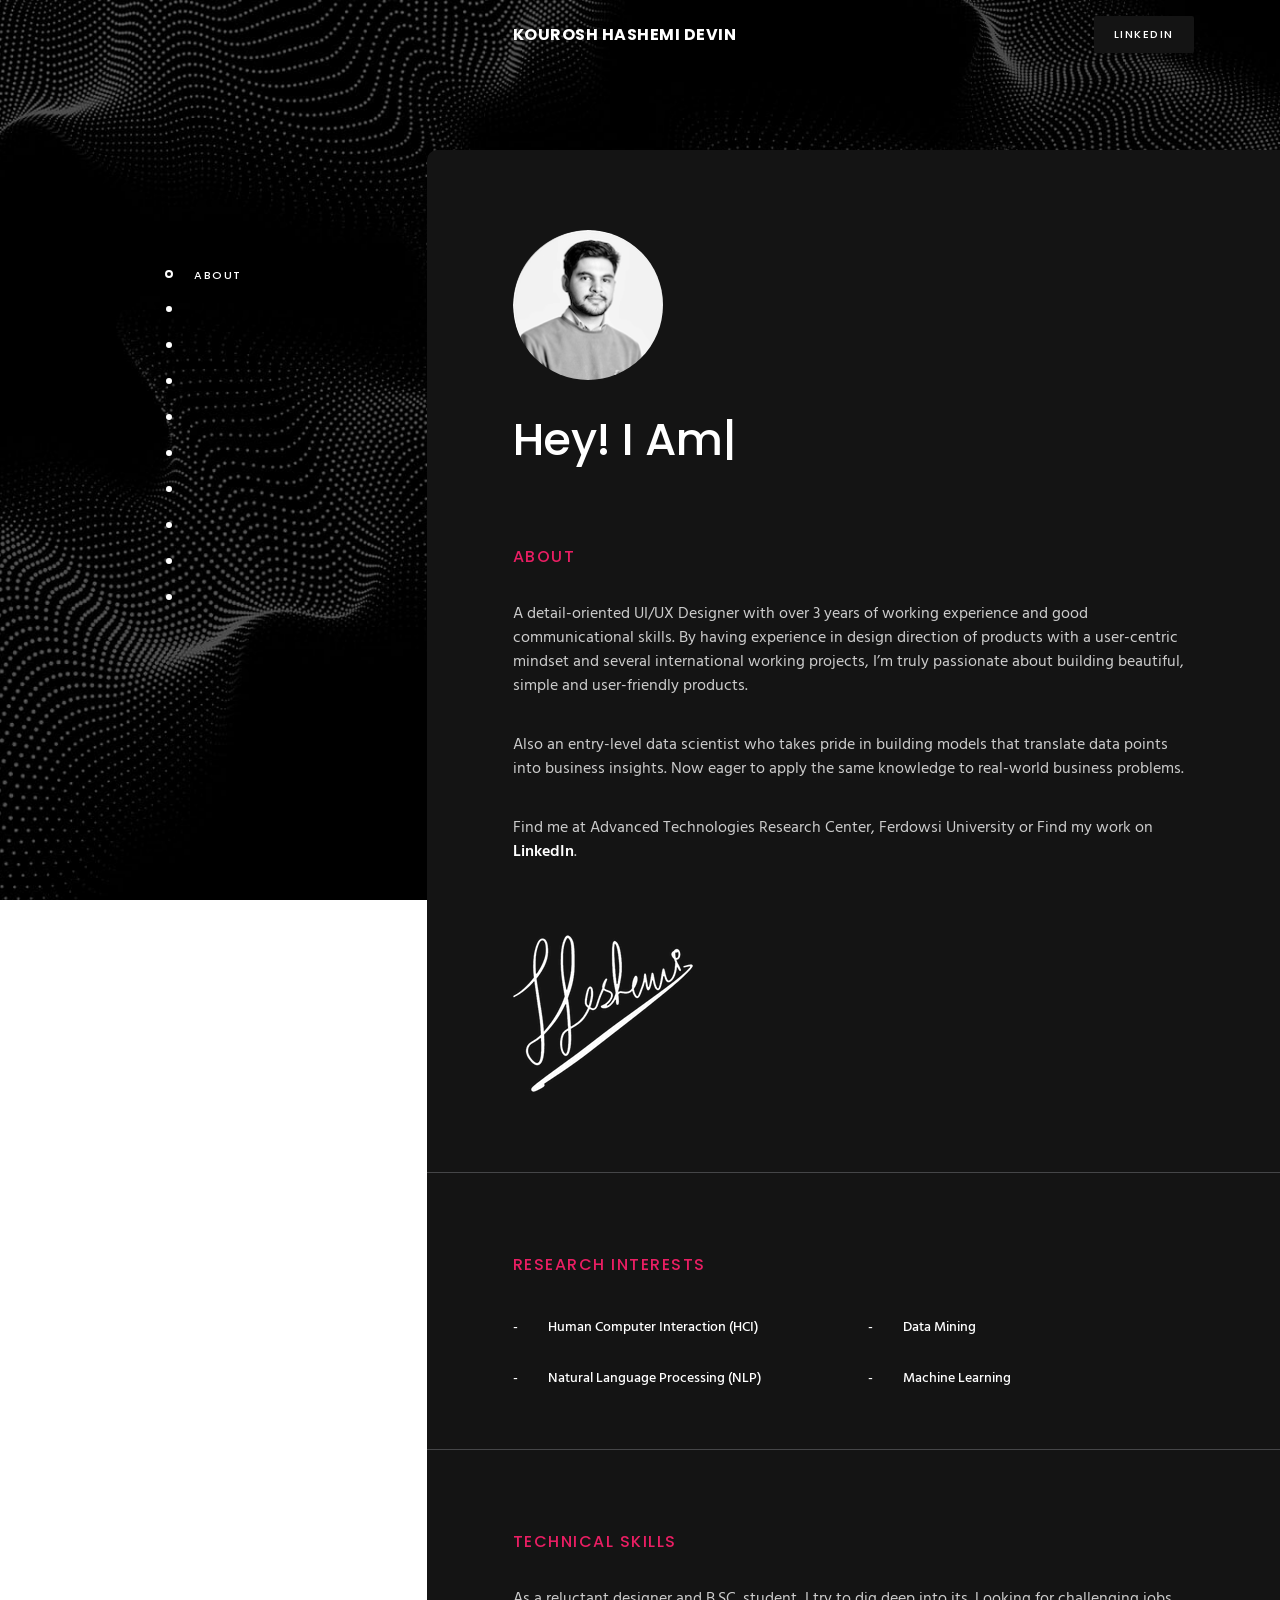
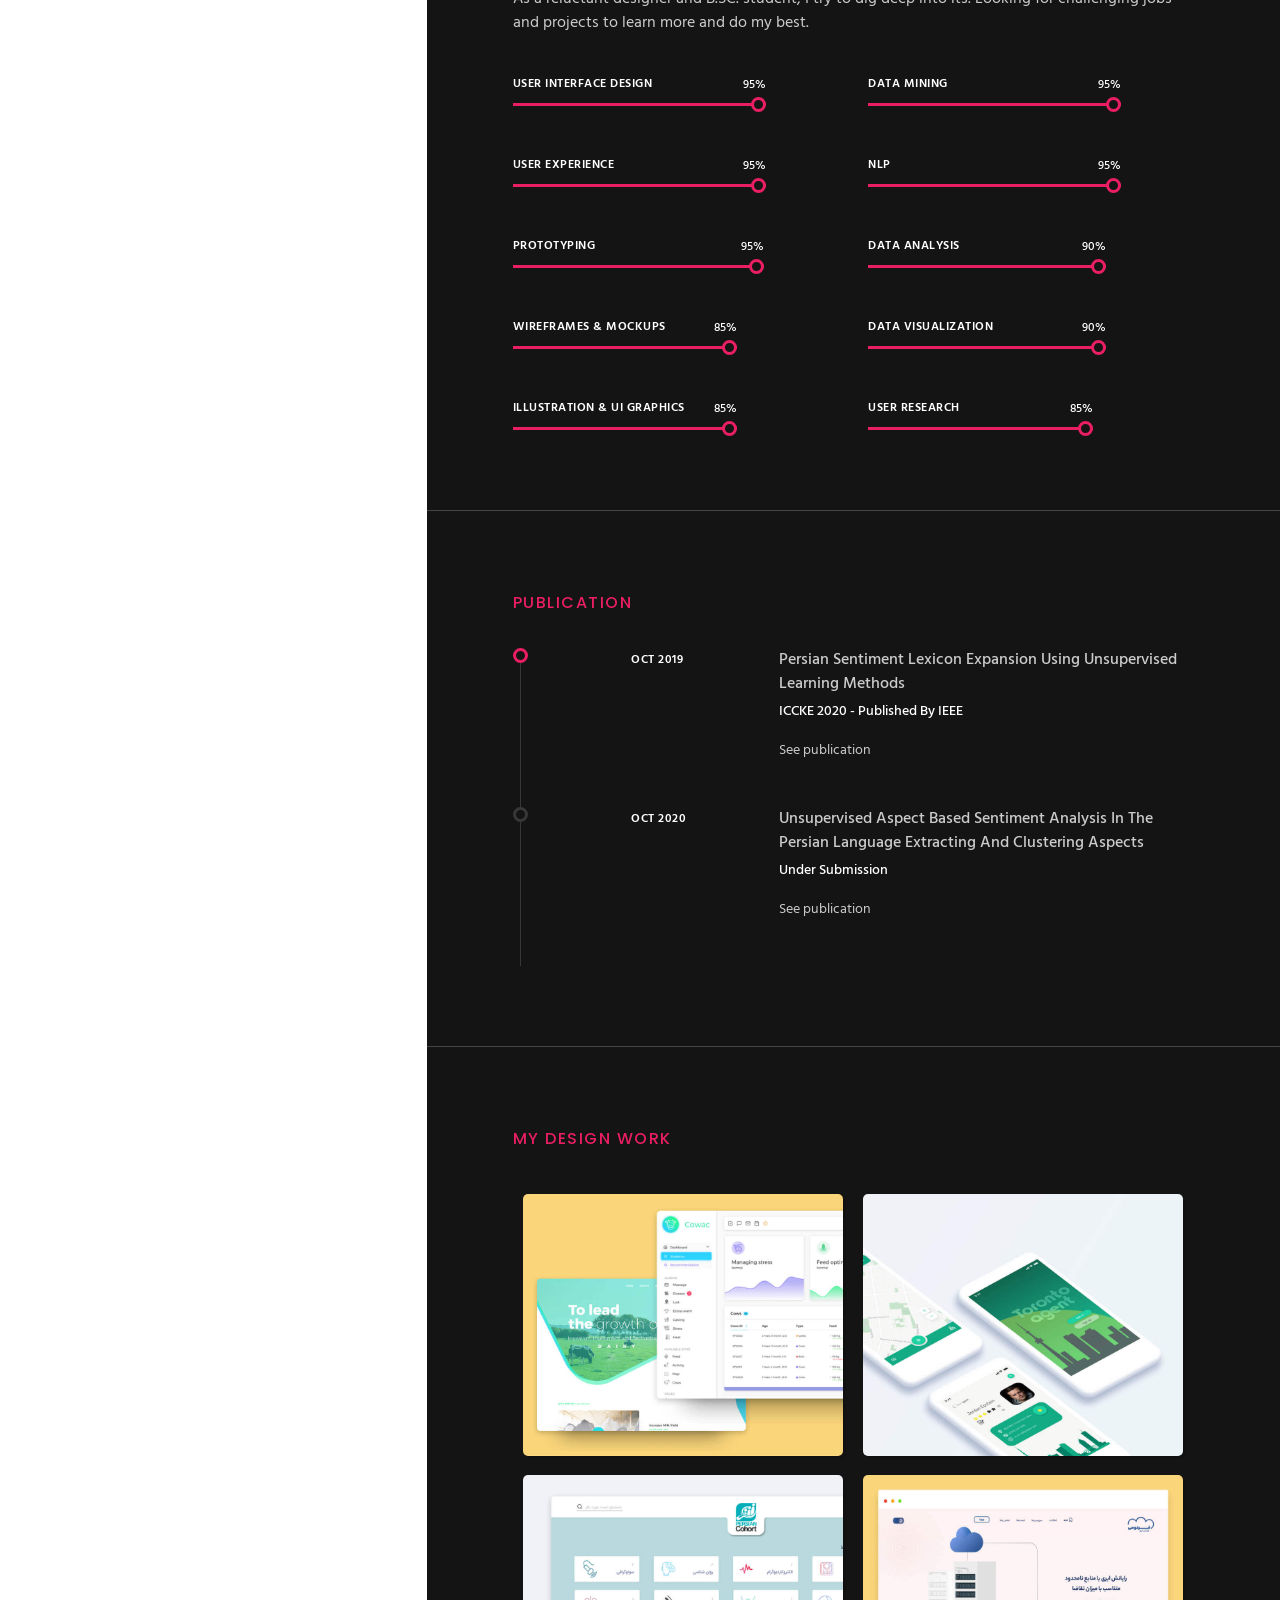
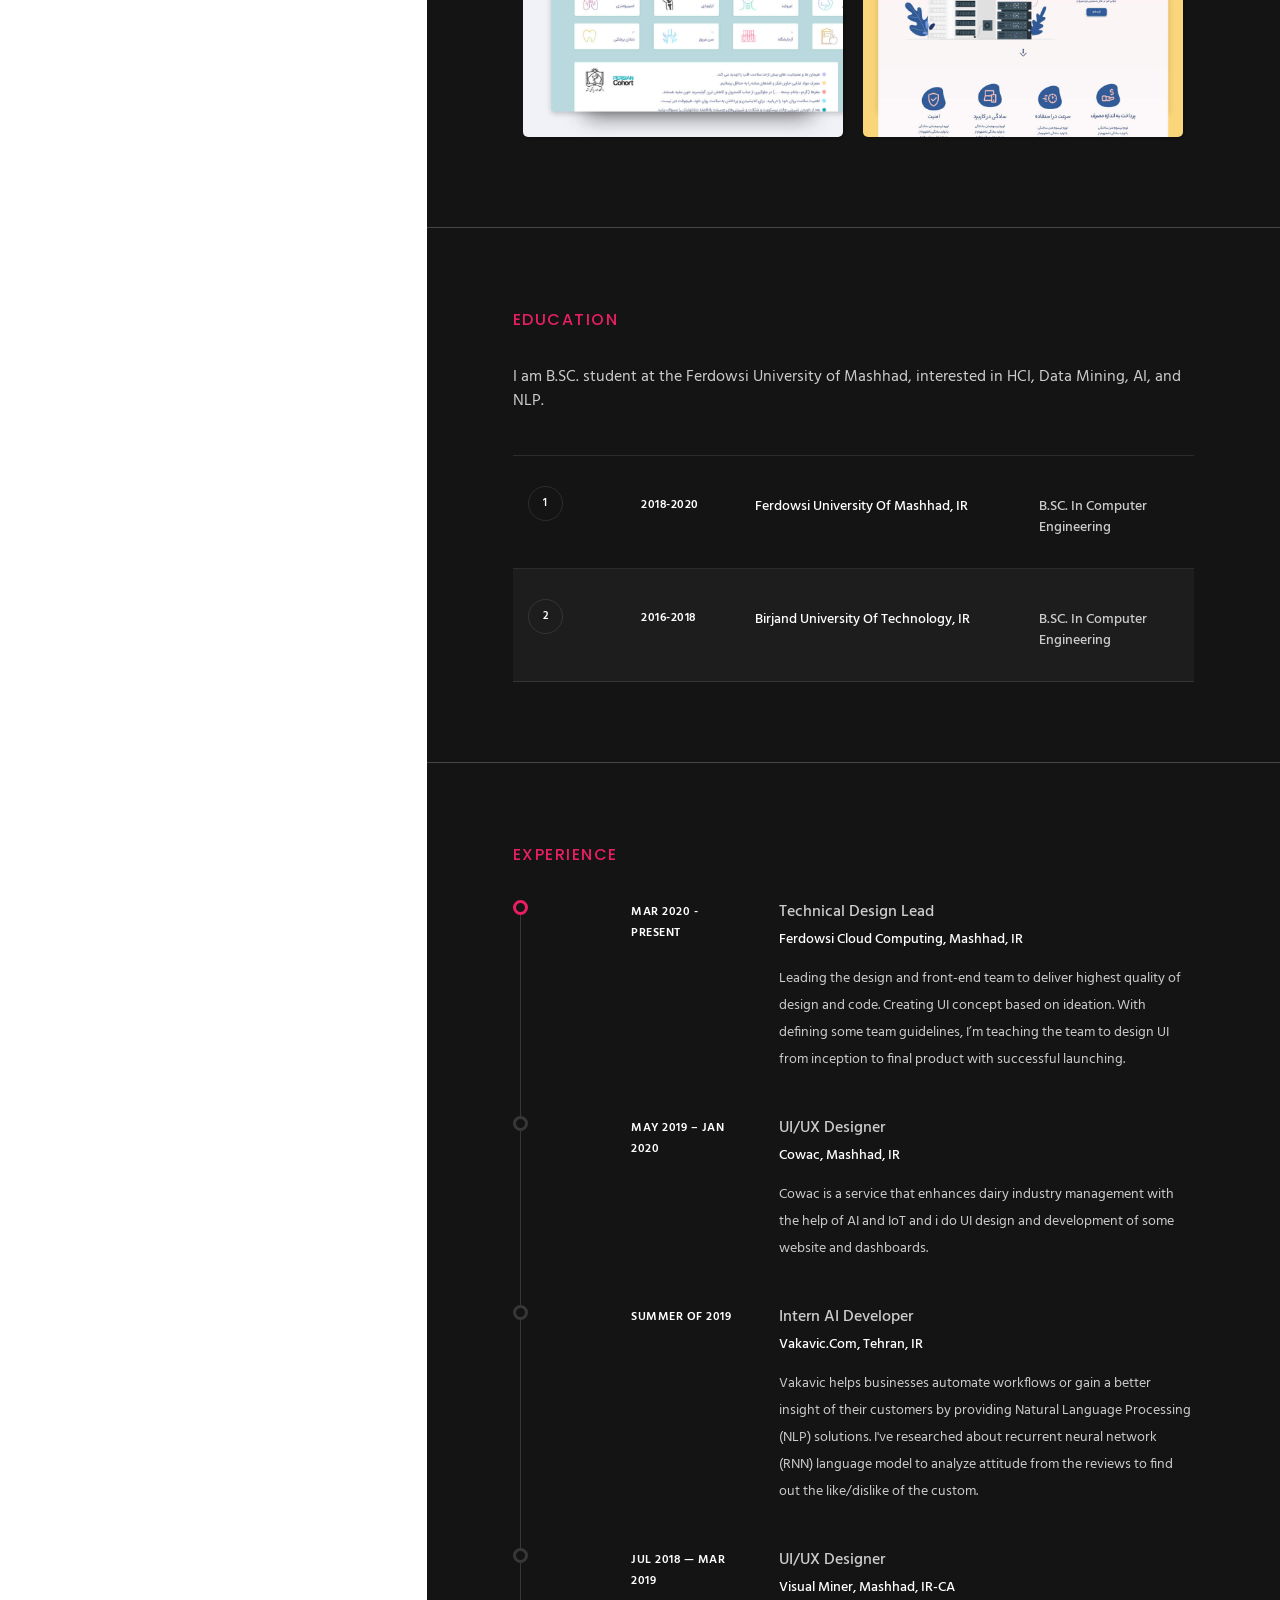
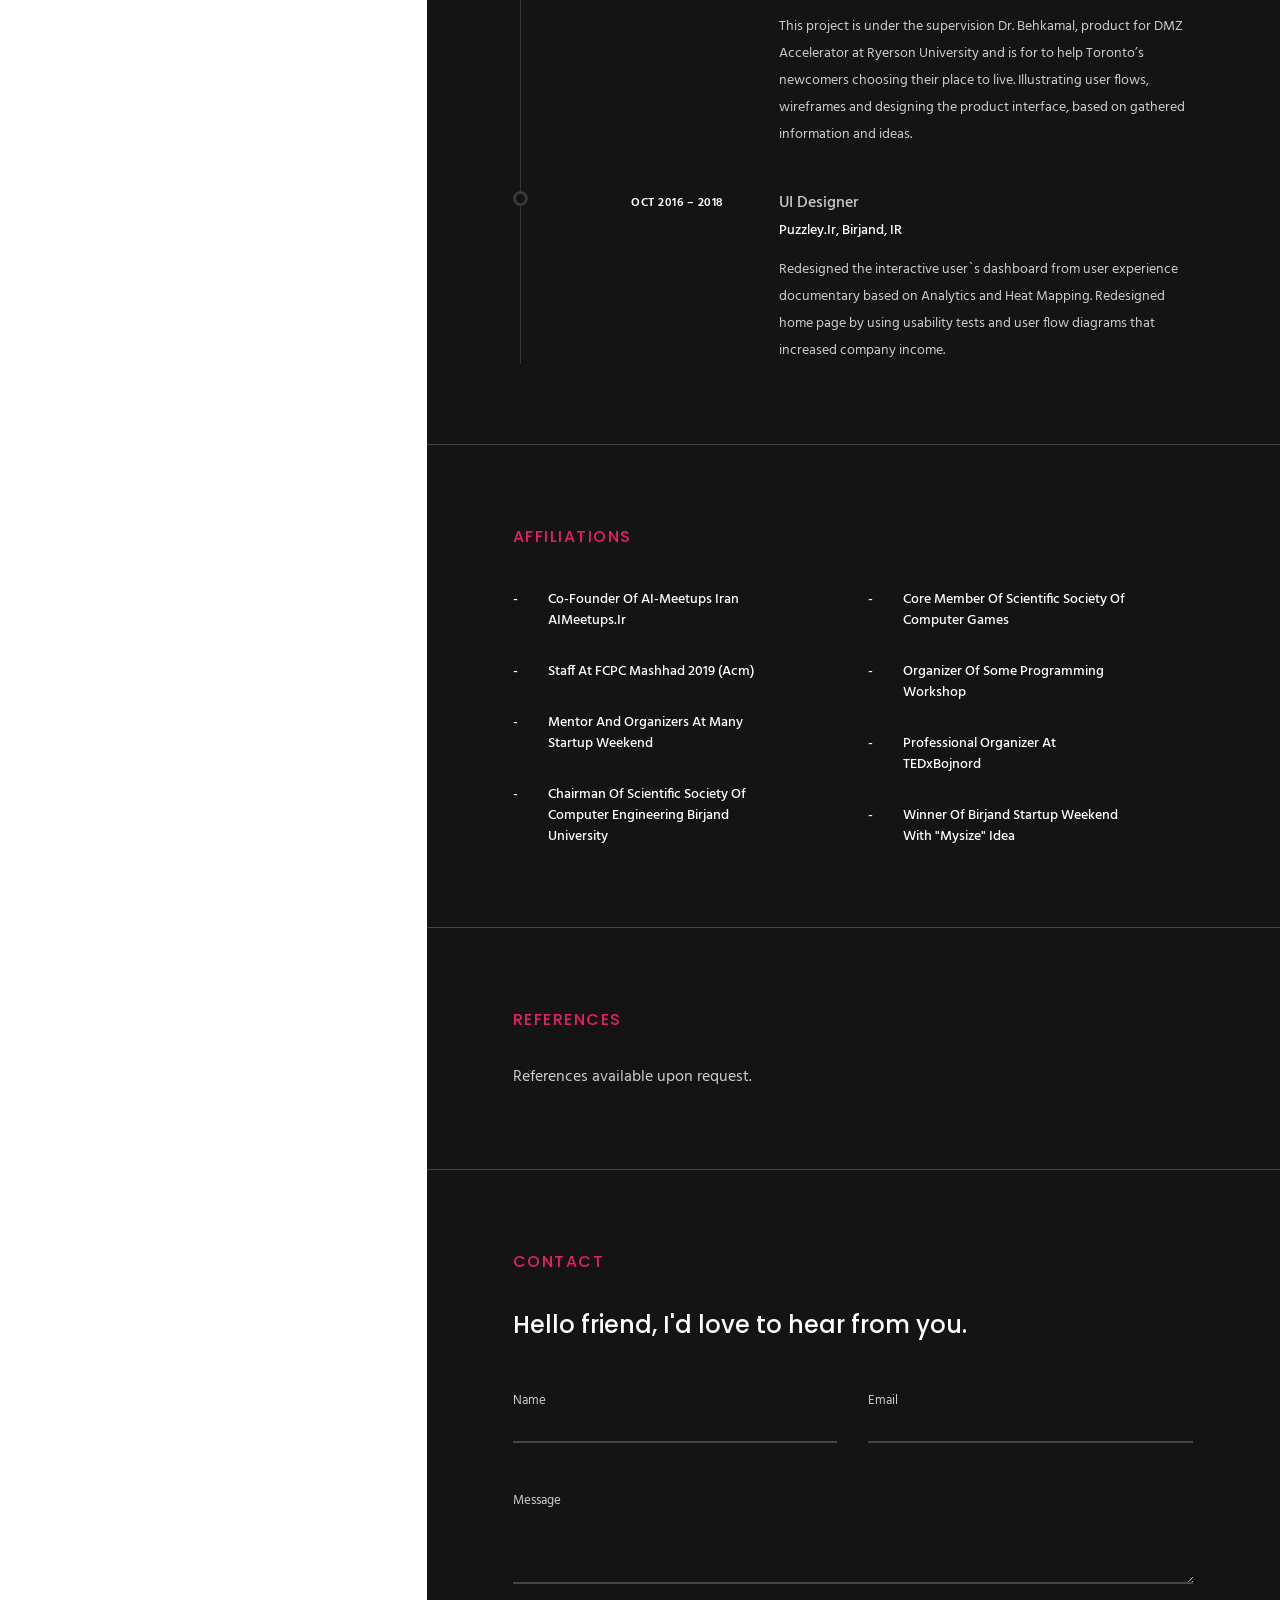
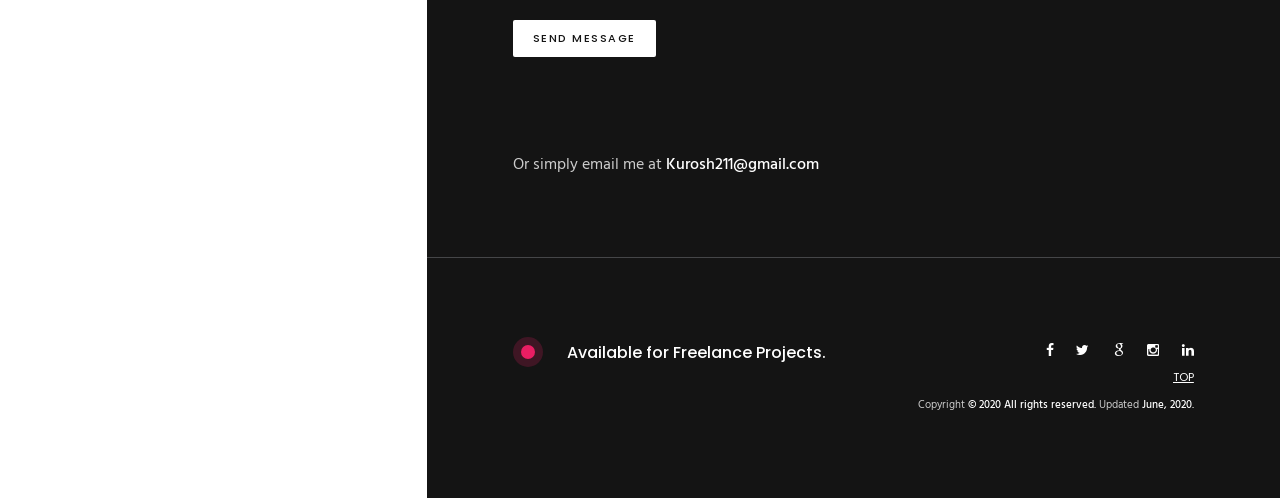
==== commit 12fe0b3c: "Update index.html" ====
--- a/index.html
+++ b/index.html
@@ -4,7 +4,7 @@
 <head>
     <meta charset="UTF-8" />
     <meta name="viewport" content="width=device-width, initial-scale=1.0, maximum-scale=1.0, user-scalable=no" />
-    <title>Kourosh Hashemi</title>
+    <title>Kourosh Hashemi Devin</title>
     <meta name="description" content="Penelope - CV / Resume / Personal Website Template by Hencework" />
     <meta name="keywords" content="Penelope, responsive resume template, cv template, multipurpose, responsive template, vcard, html5 template, themeforest, bootstrap, html5, creative, landing page, sass, clean, design, modern, angular js" />
     <meta name="author" content="Hencework" />
@@ -84,7 +84,7 @@
                         <div class="float-left name">
                             <a data-scroll href="#body">
                                 <span>
-								KOUROSH HASHEMI
+								KOUROSH HASHEMI DEVIN
 								</span>
                             </a>
                         </div>
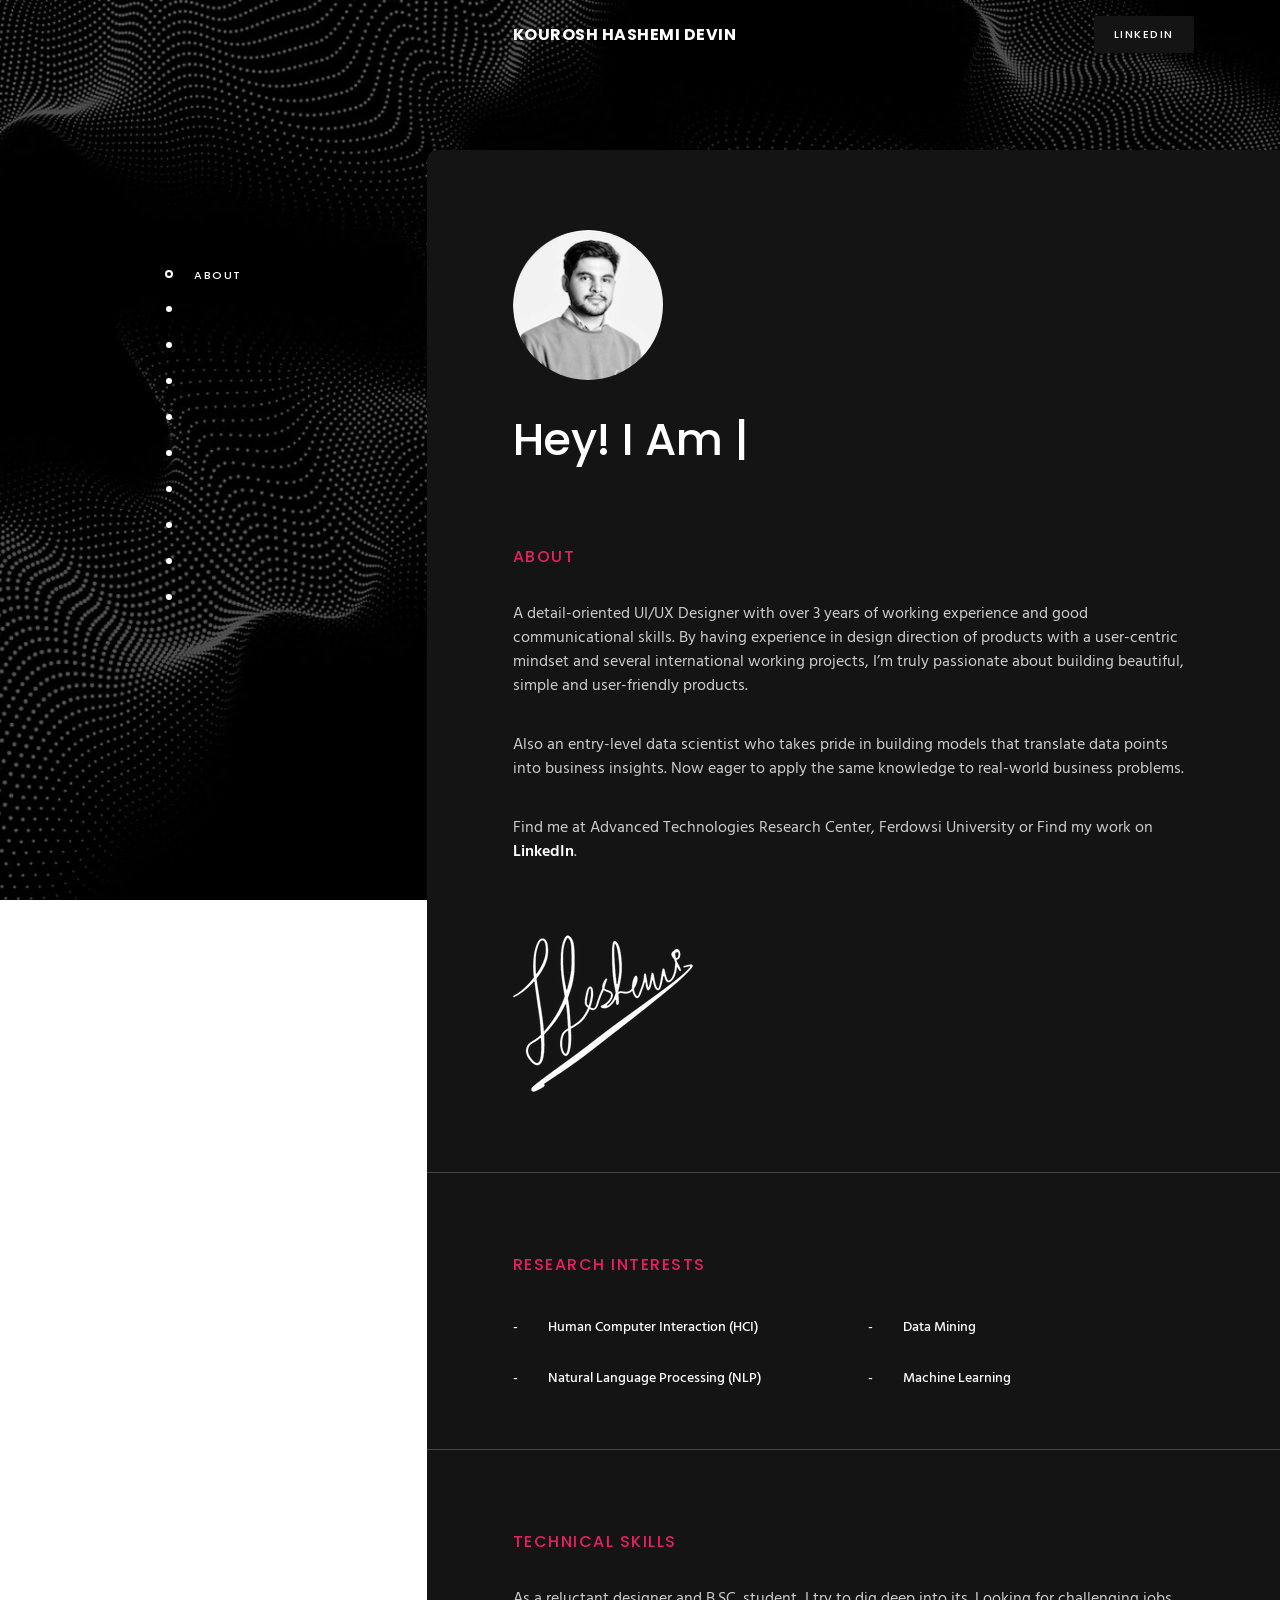
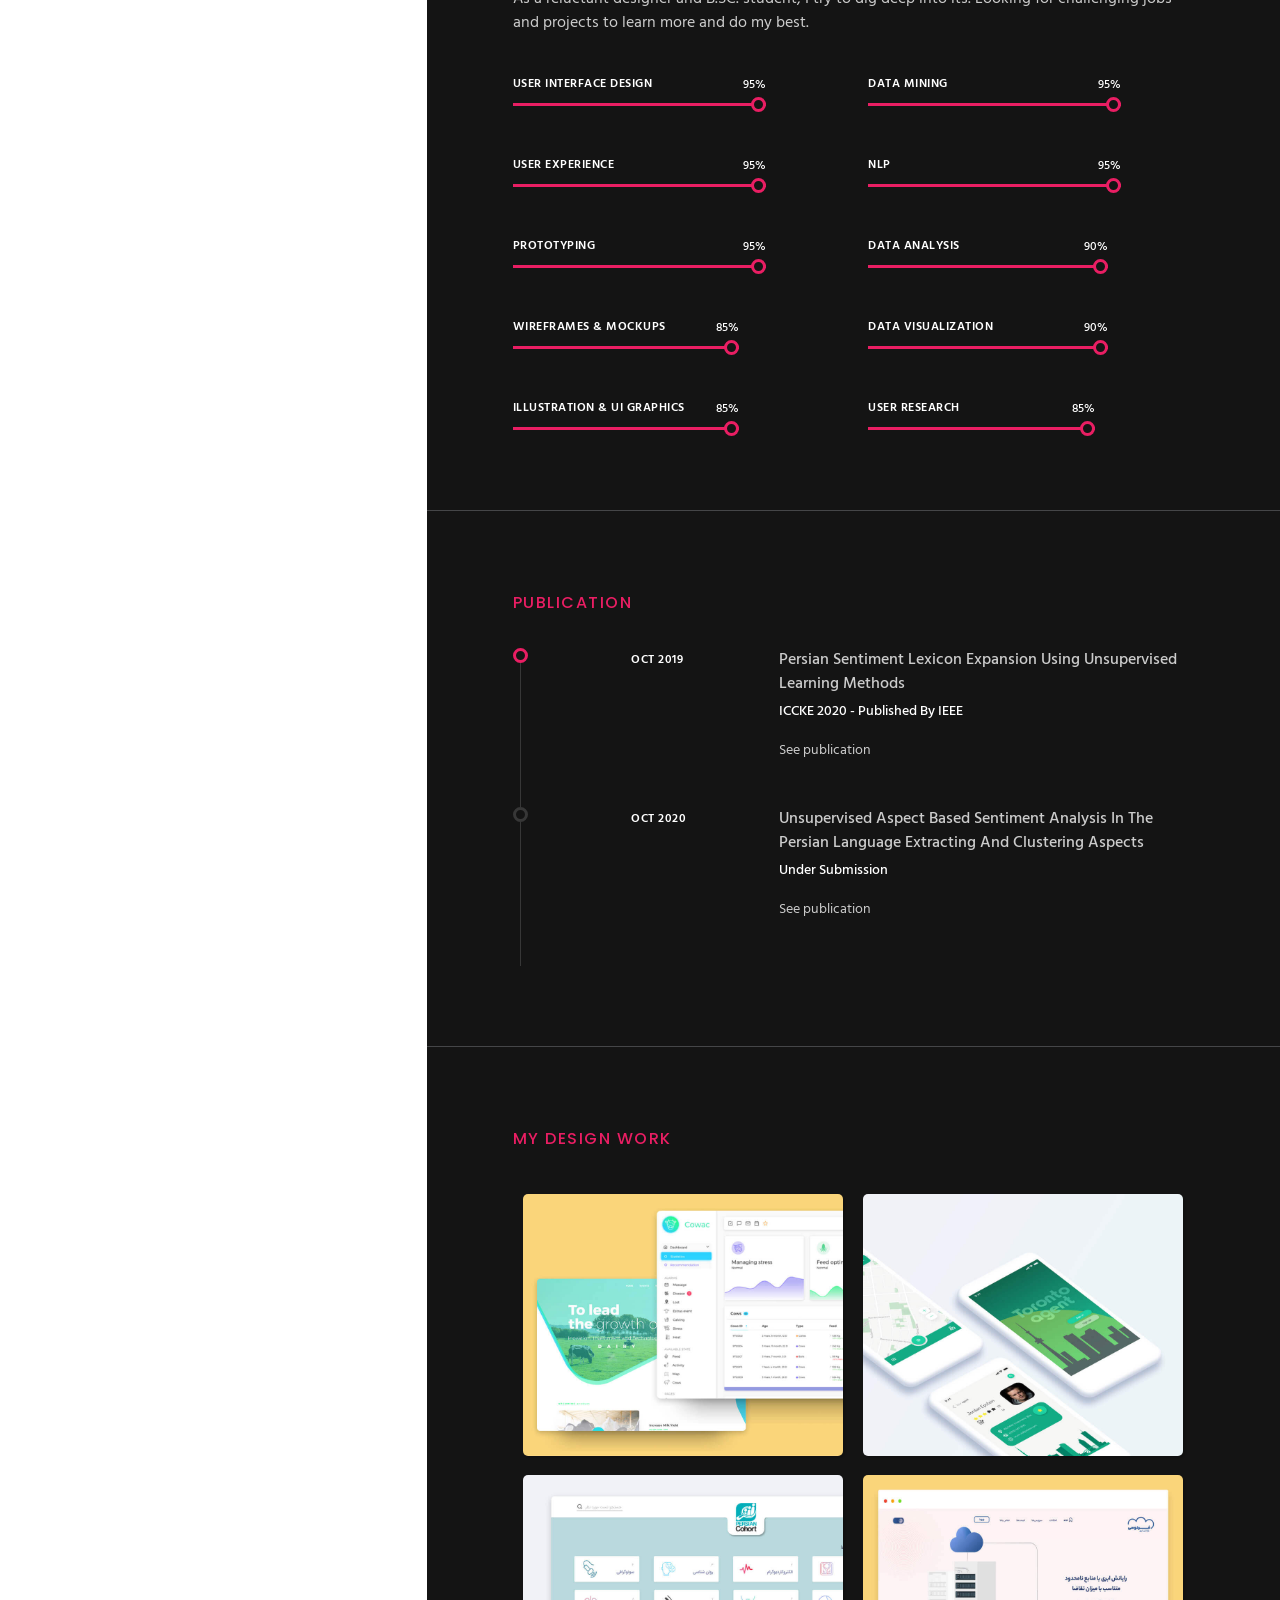
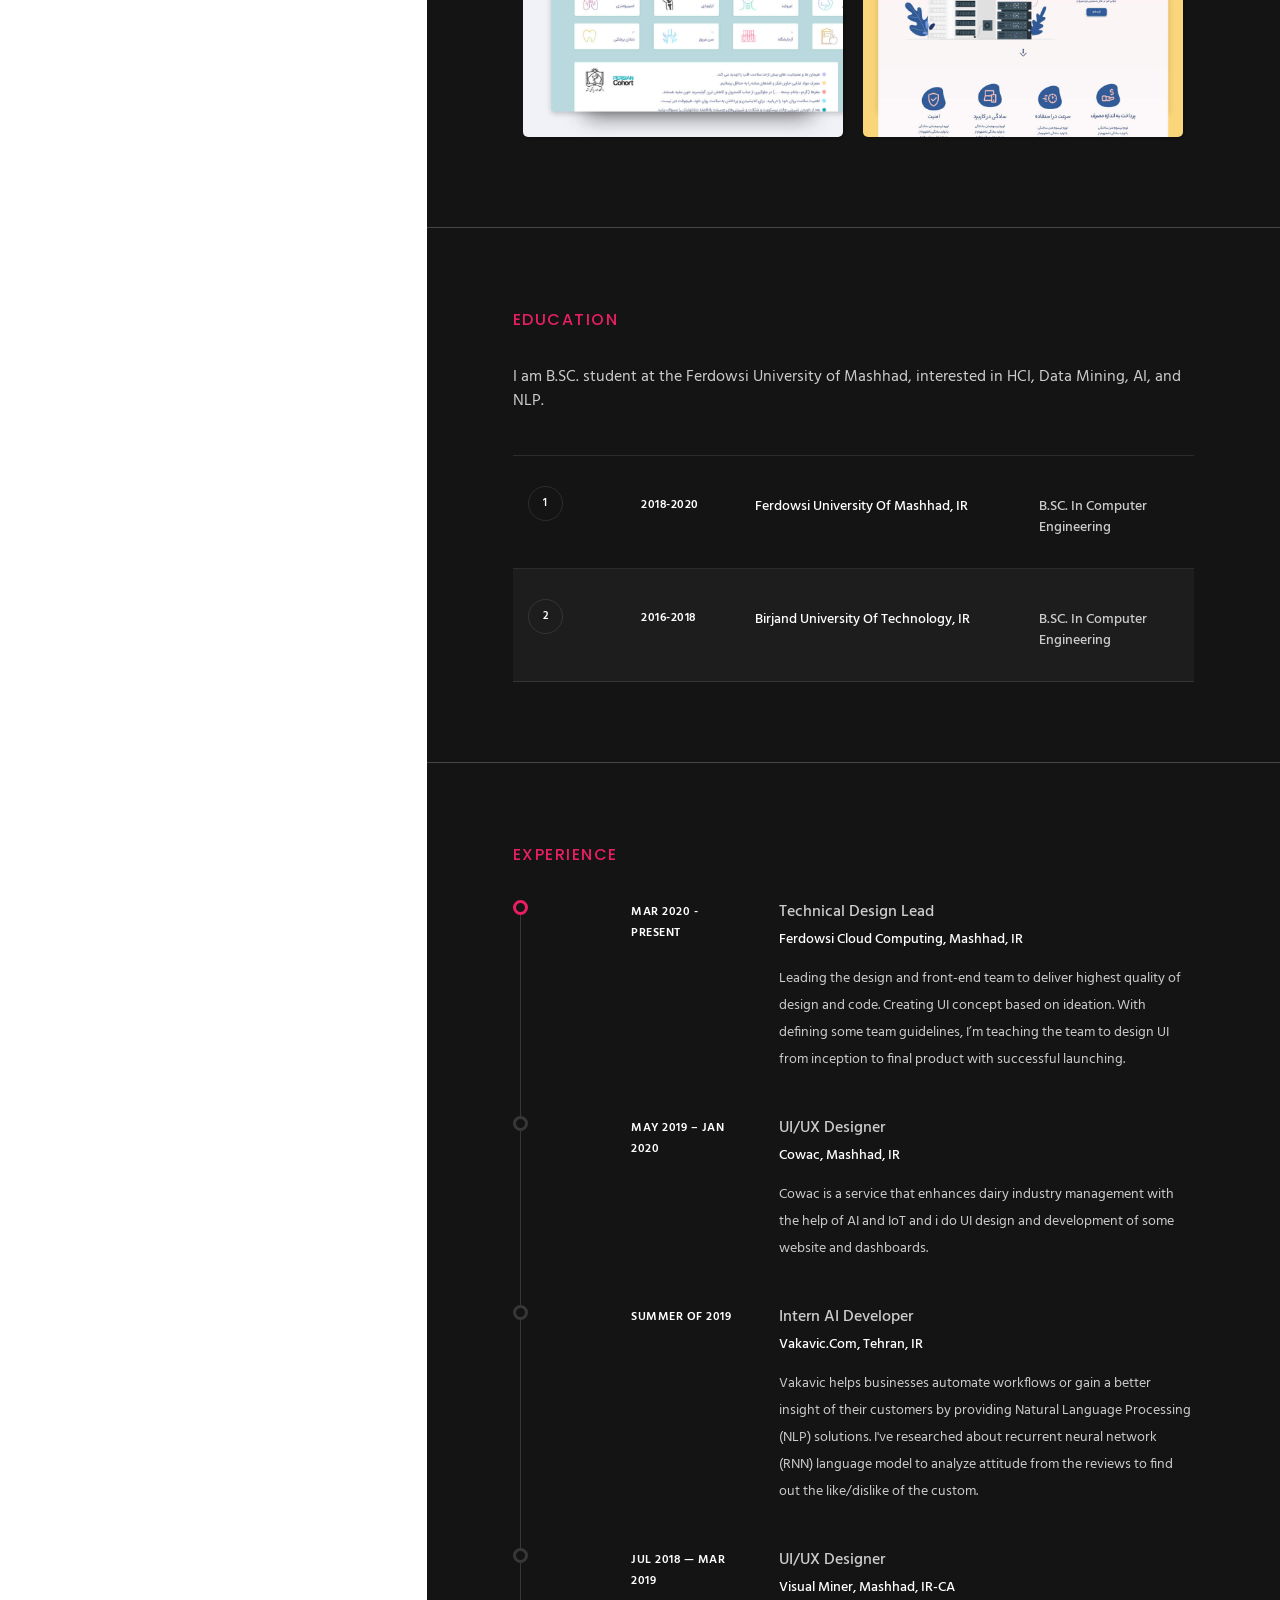
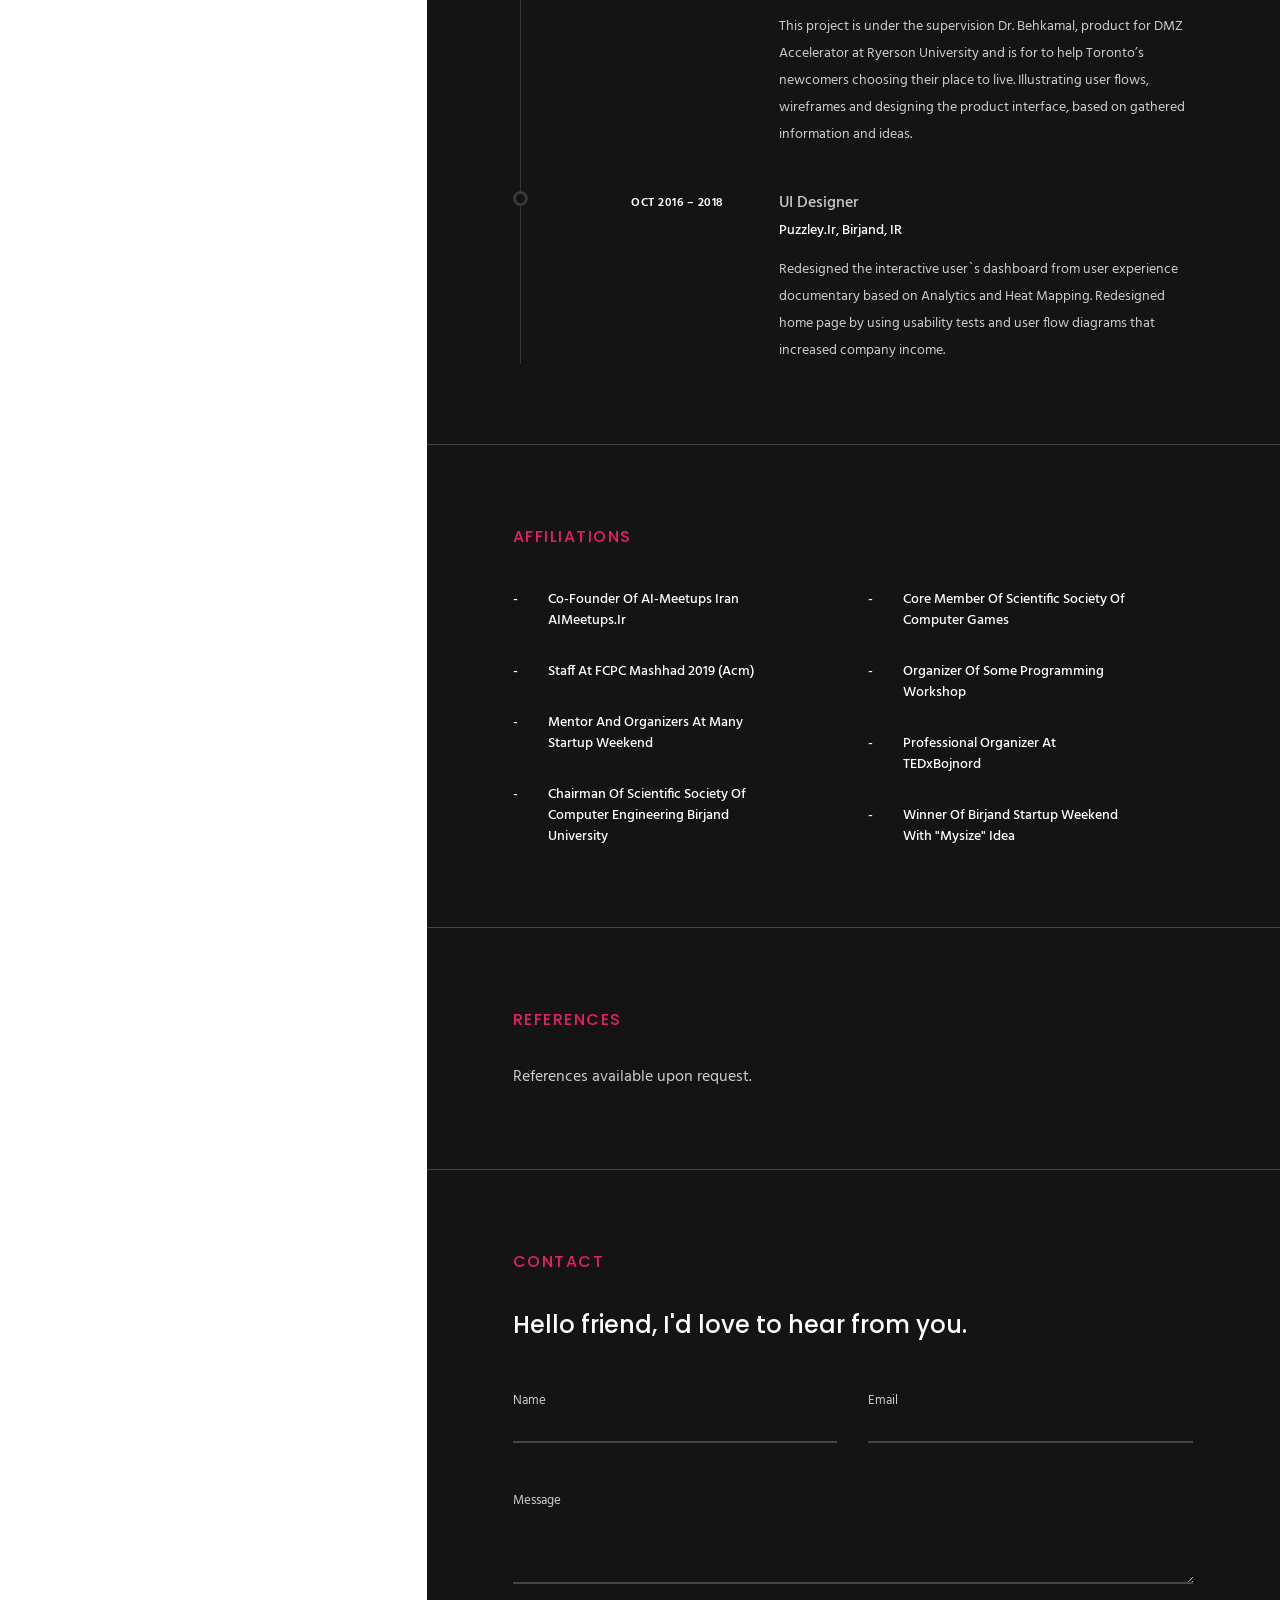
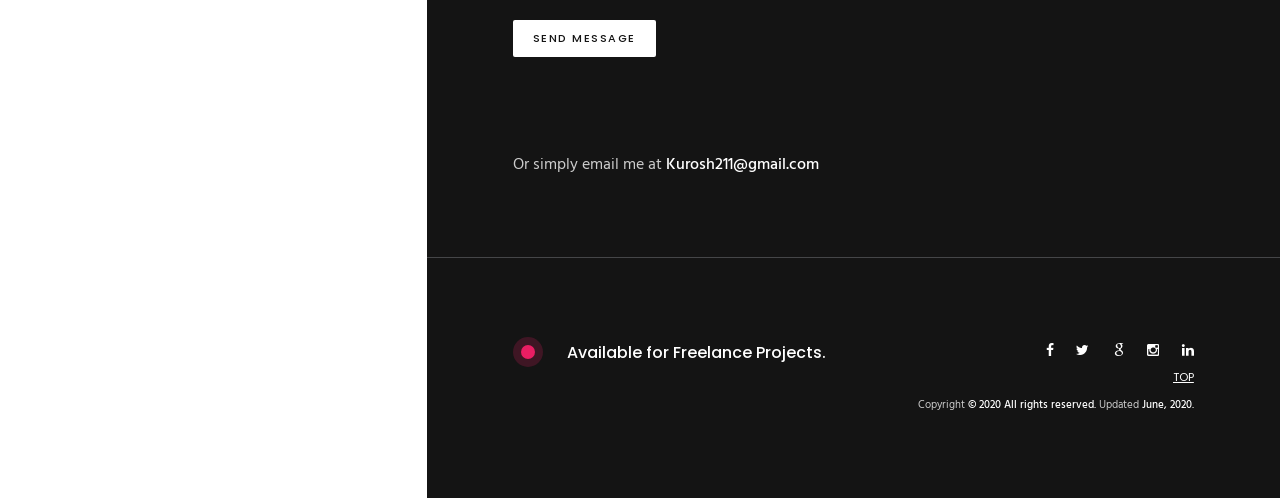
==== commit e78b865d: "Update index.html" ====
--- a/index.html
+++ b/index.html
@@ -53,7 +53,7 @@
                             <li>
                                 <a data-scroll href="#body"></a><span>about</span></li>
                             <li>
-                                <a data-scroll href="#services_sec"></a><span>services</span></li>
+                                <a data-scroll href="#services_sec"></a><span>RESEARCH INTERESTS</span></li>
                             <li>
                                 <a data-scroll href="#skill_sec"></a><span>skills</span></li>
                             <li>
@@ -67,7 +67,7 @@
                             <li>
                                 <a data-scroll href="#achivement_sec"></a><span>achivements</span></li>
                             <li>
-                                <a data-scroll href="#client_sec"></a><span>clients</span></li>
+                                <a data-scroll href="#client_sec"></a><span>REFERENCES</span></li>
                             <li>
                                 <a data-scroll href="#contact_sec"></a><span>contact</span></li>
                         </ul>
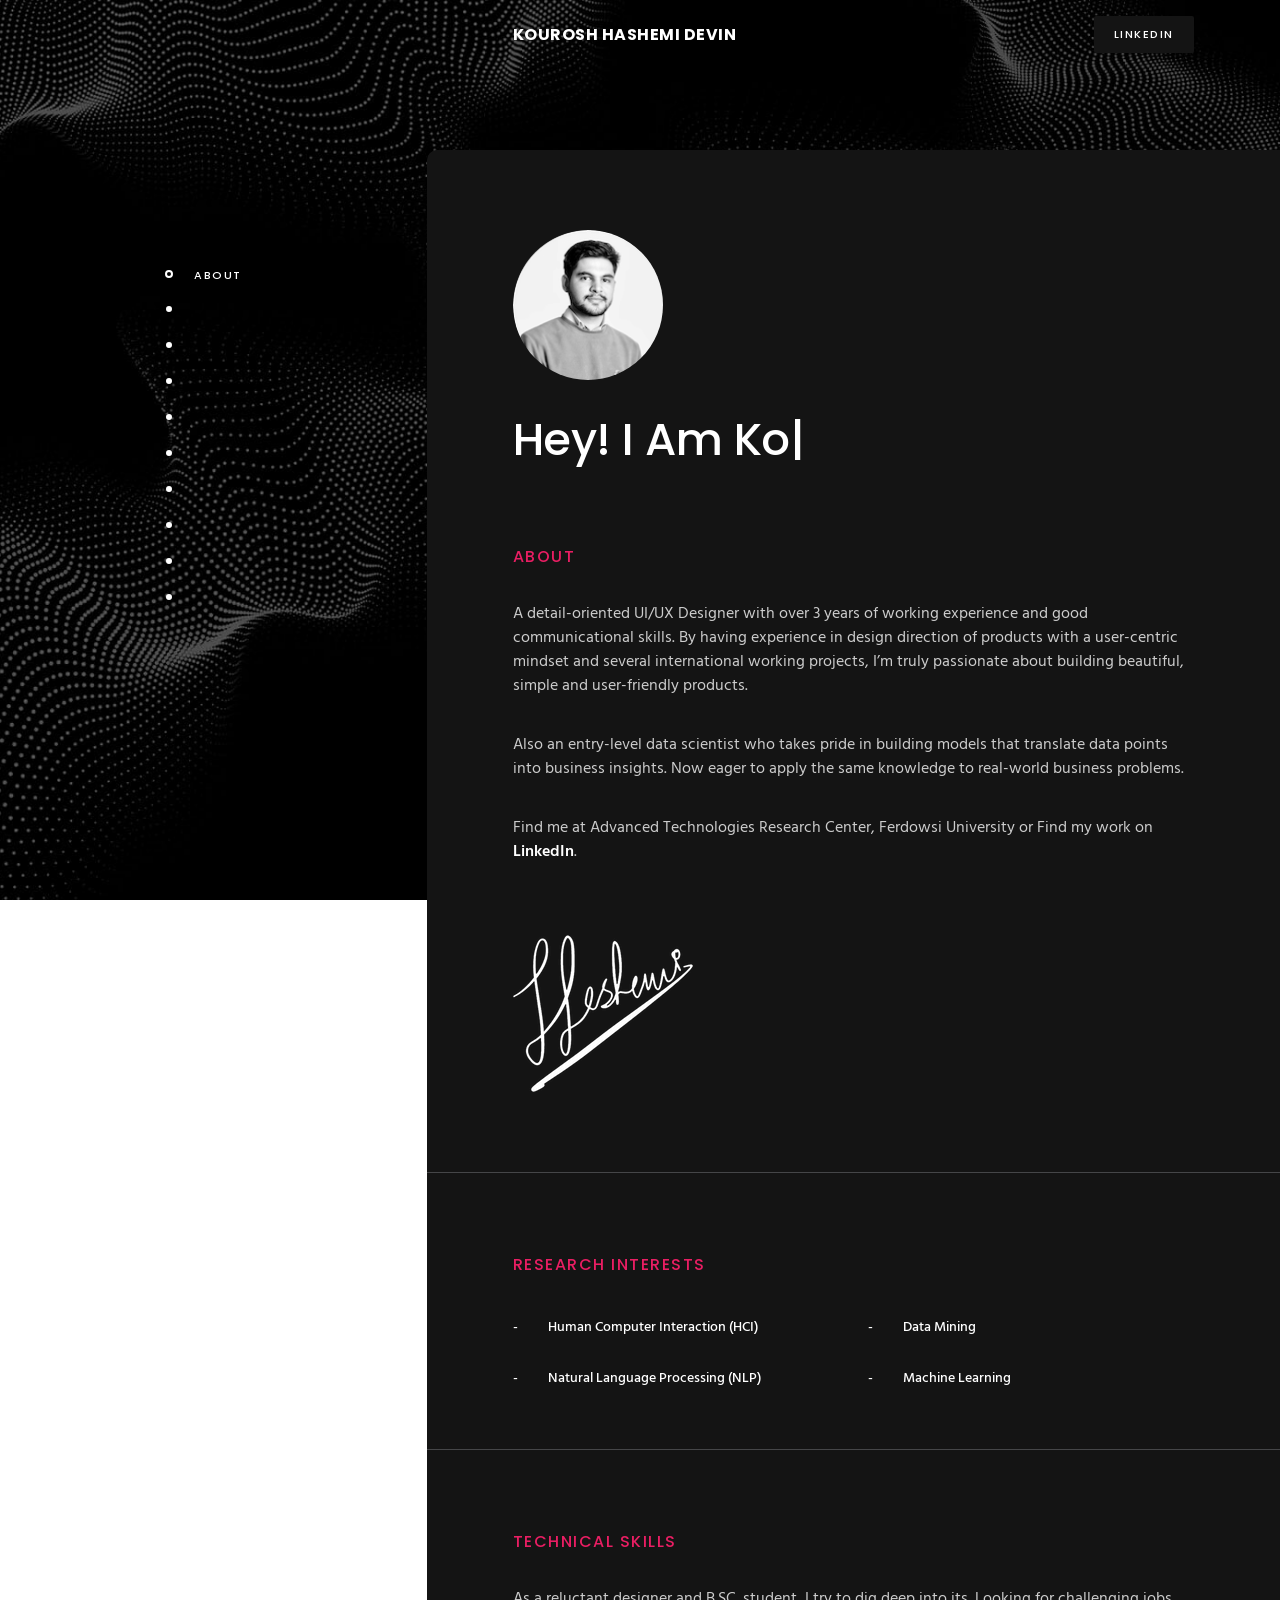
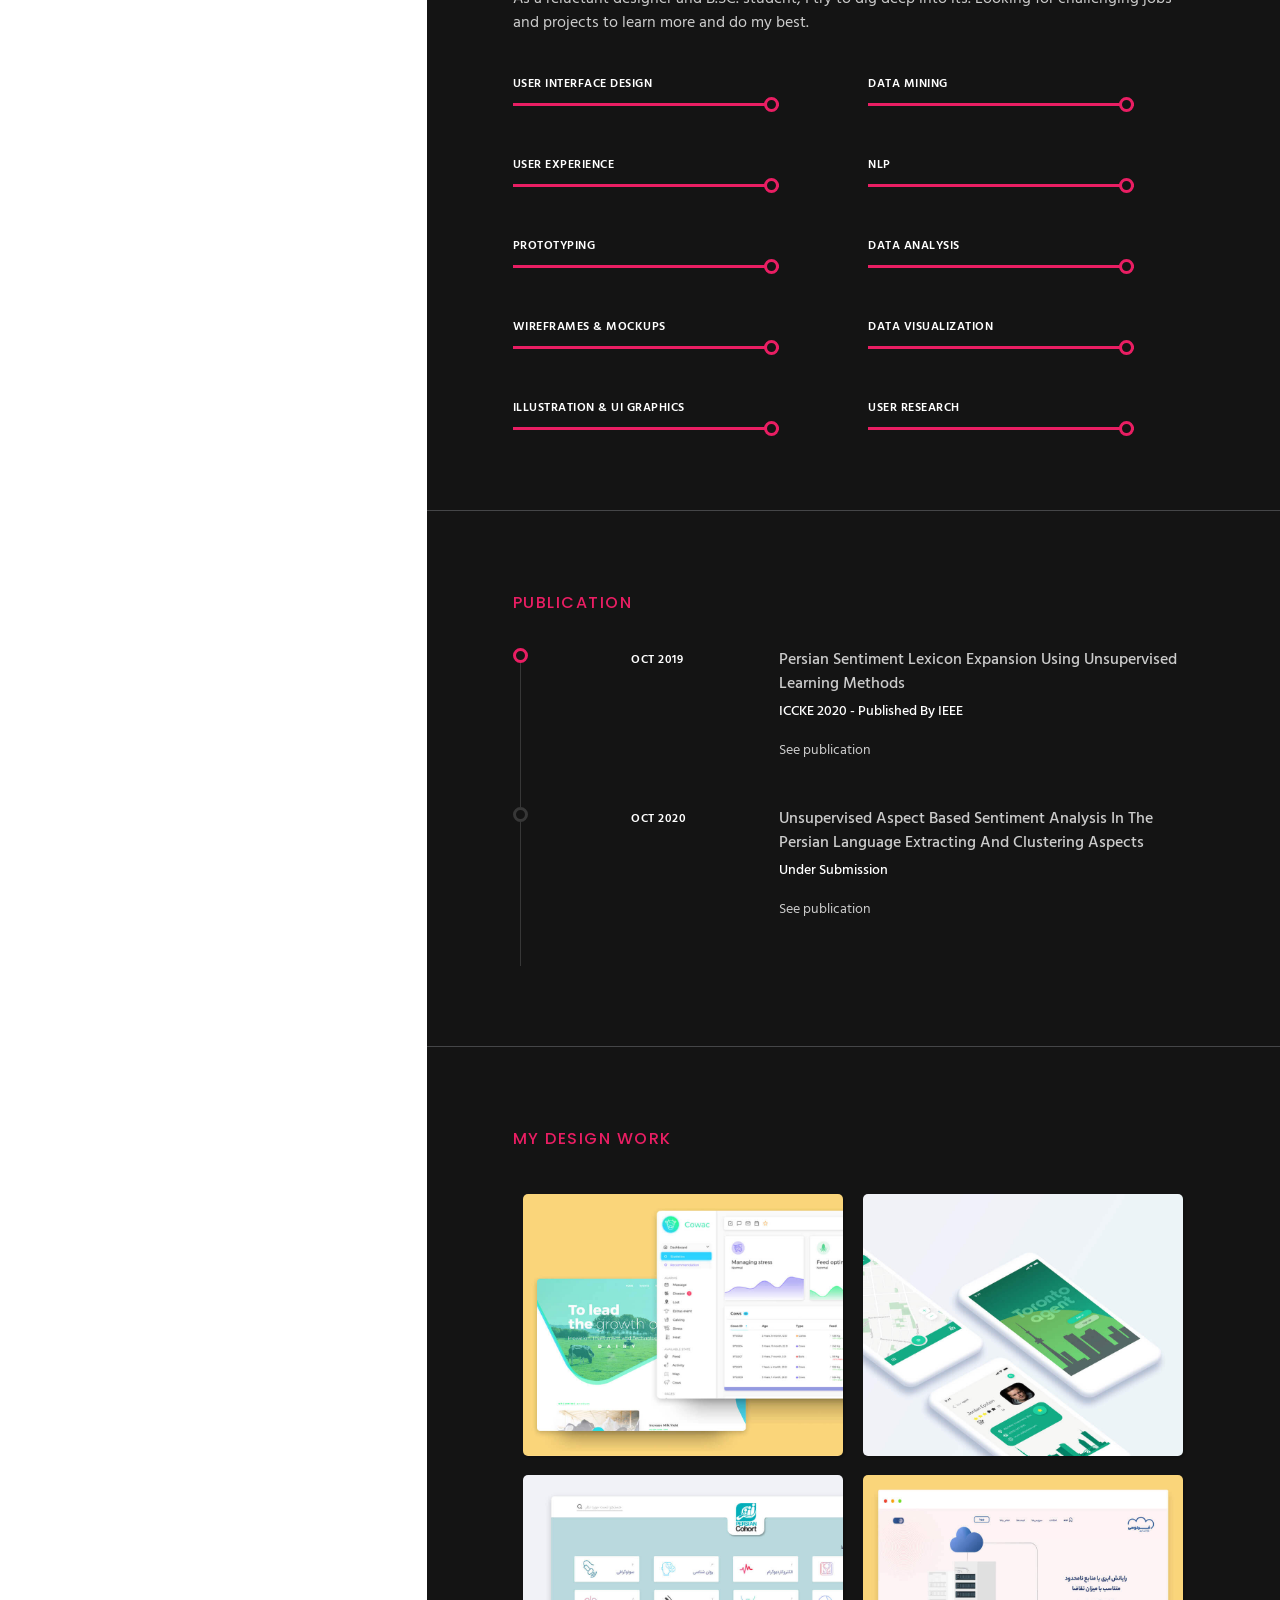
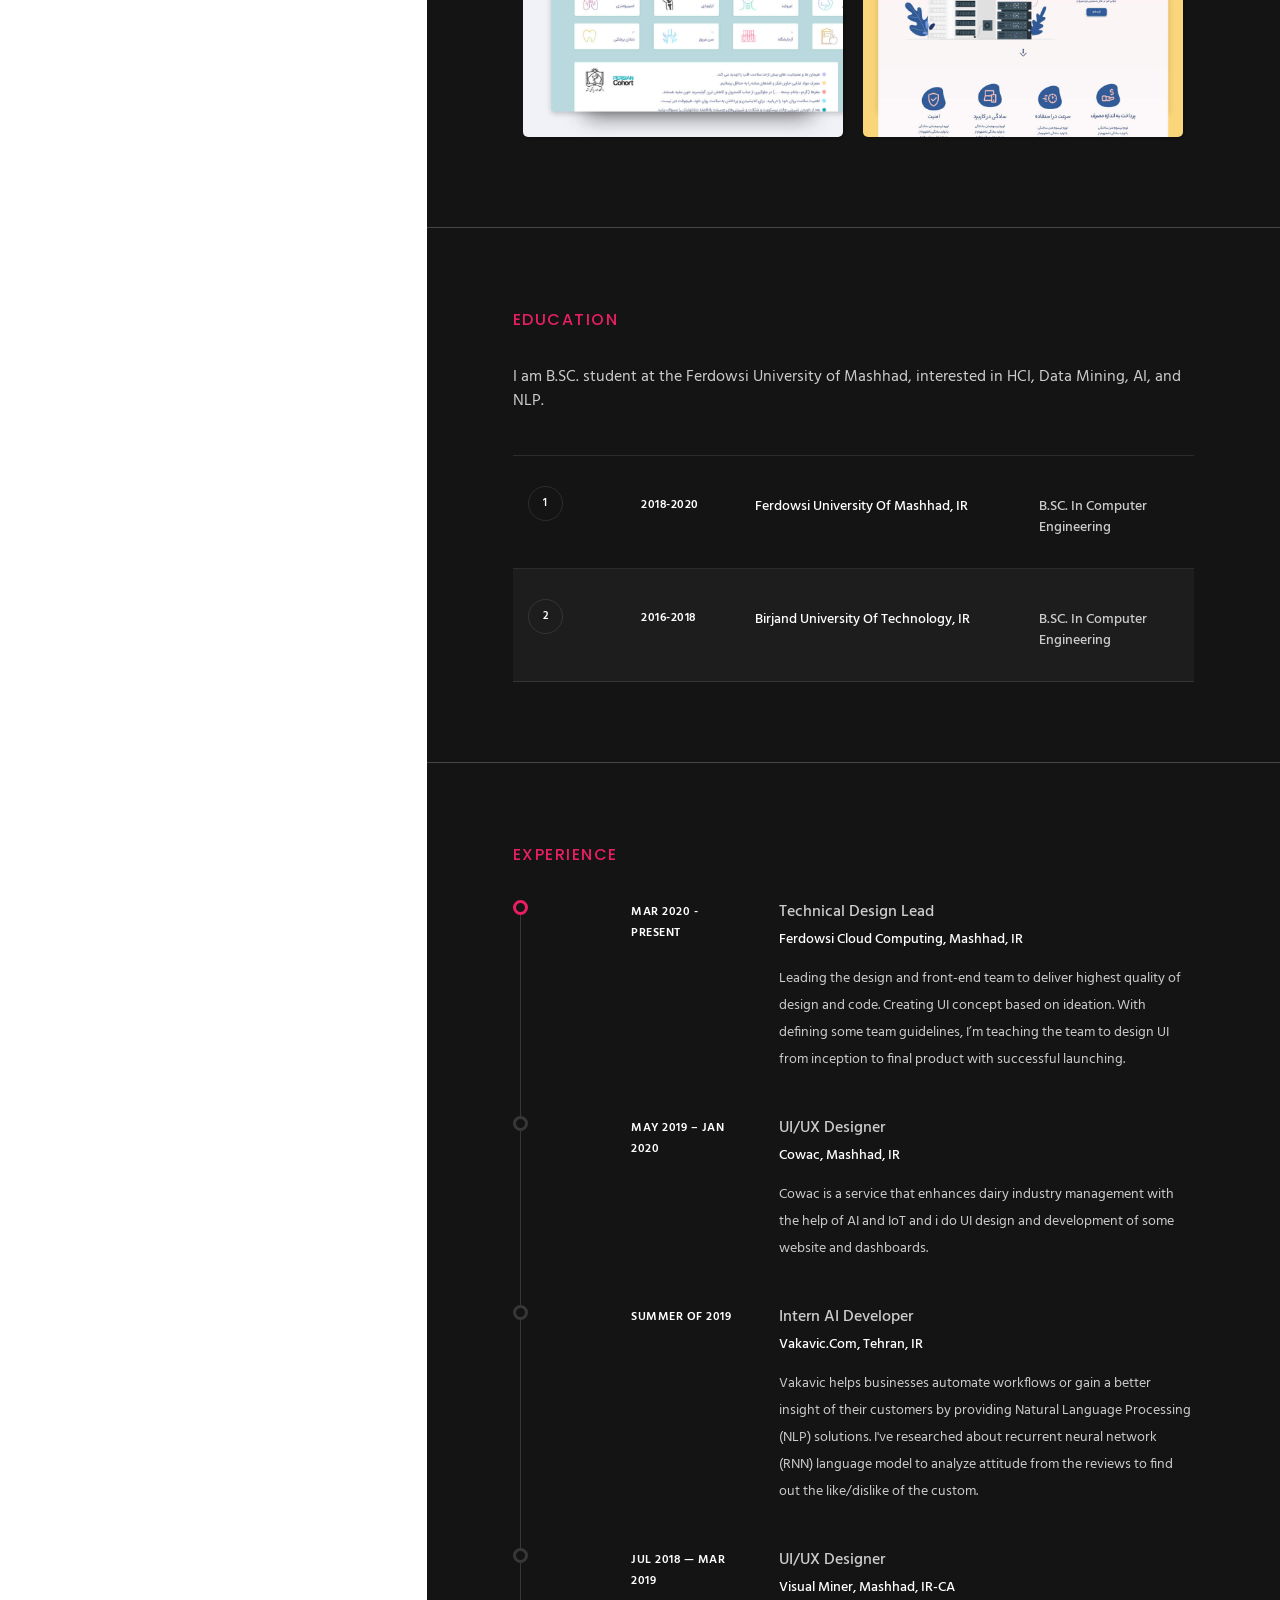
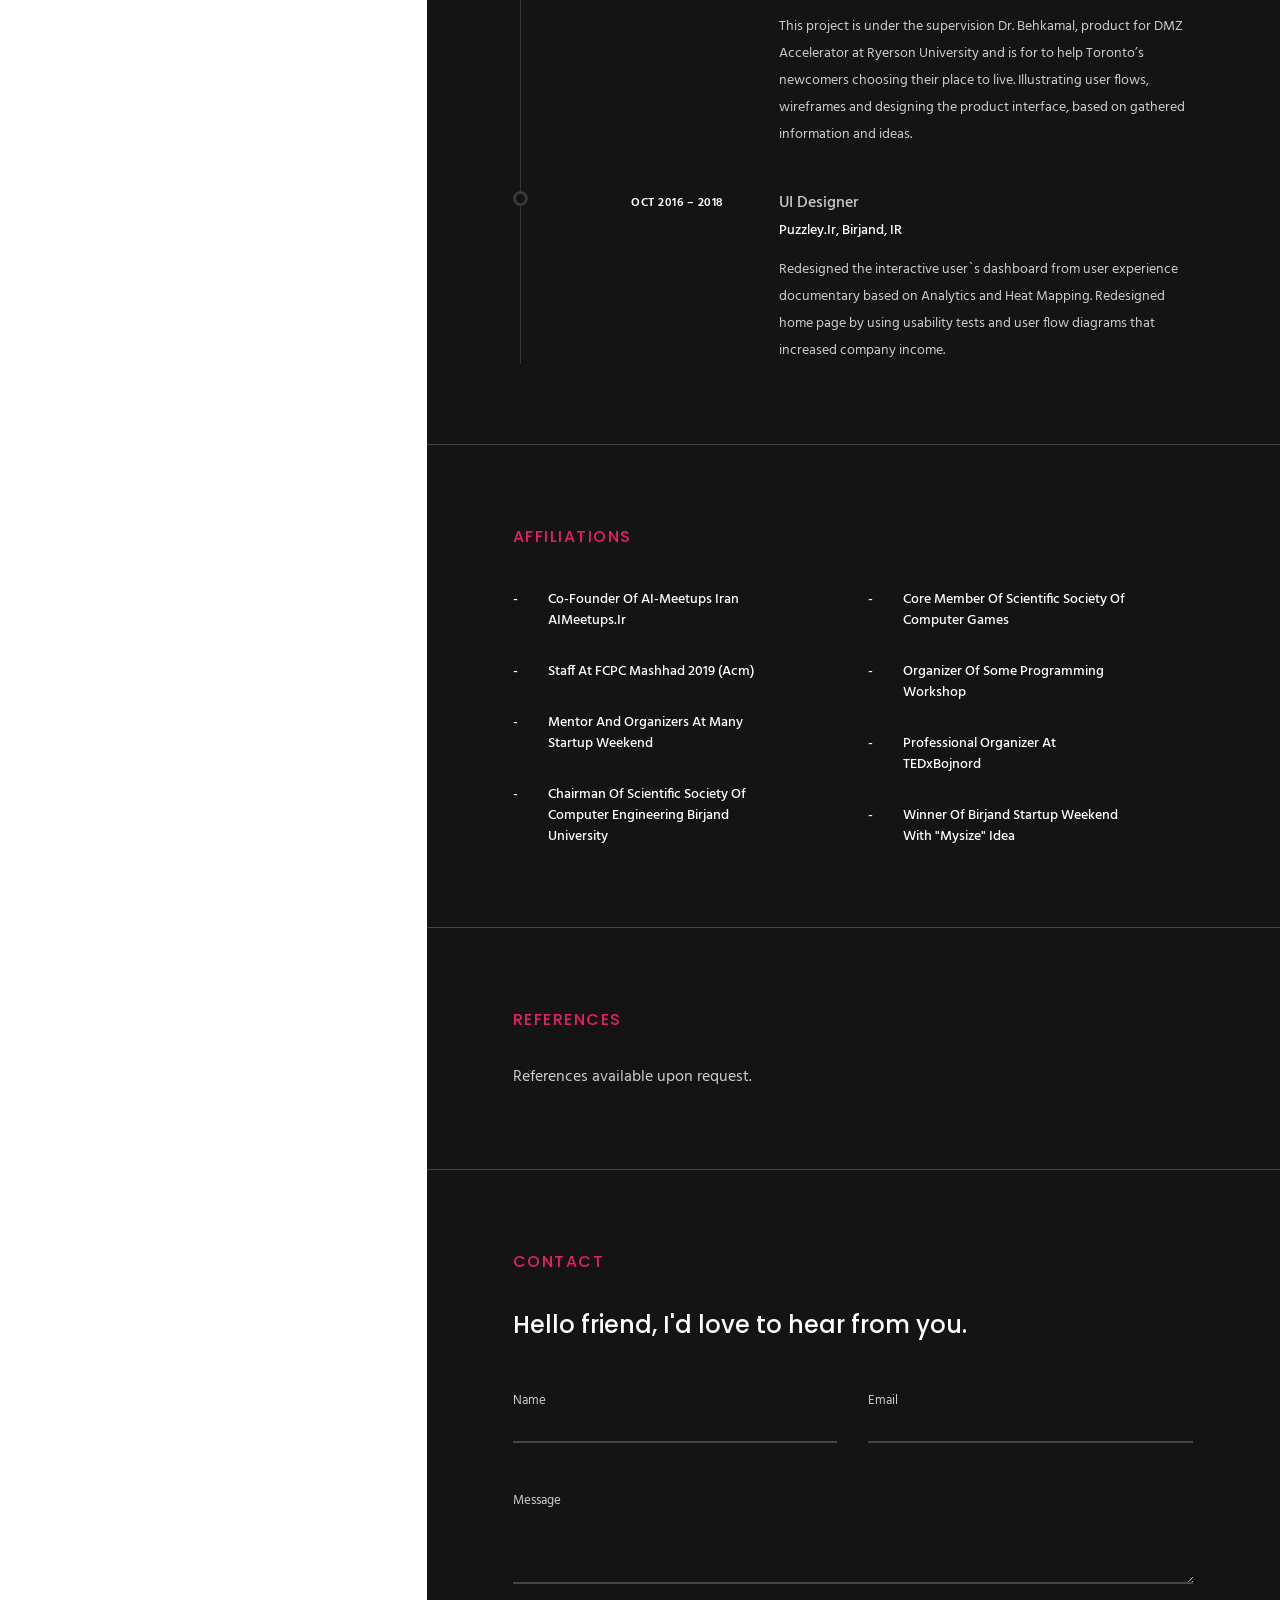
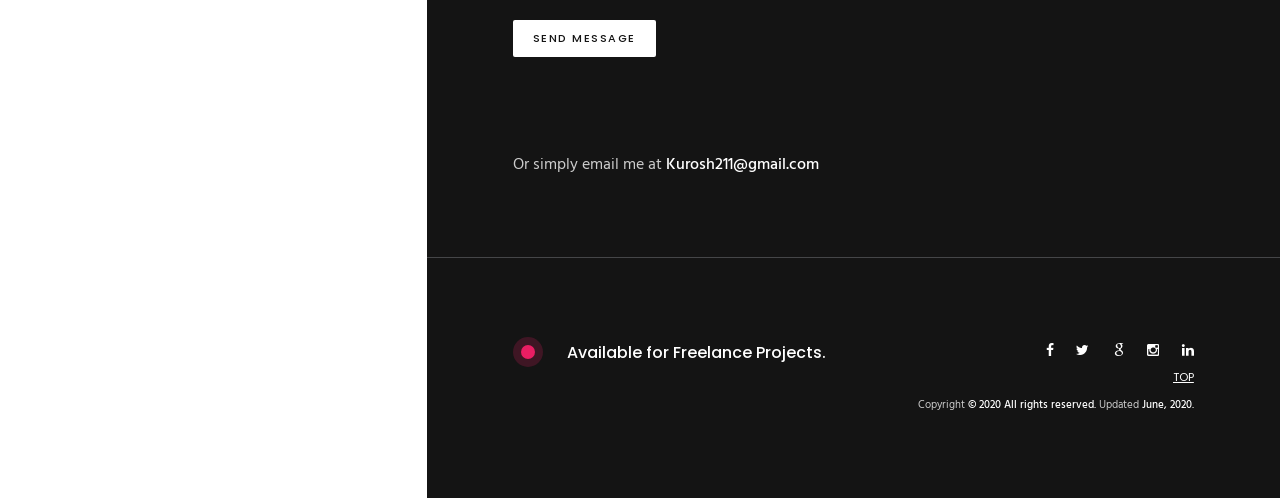
==== commit da8fde04: "Update index.html" ====
--- a/index.html
+++ b/index.html
@@ -170,9 +170,8 @@
                                 <div class="progress-bar-graph">
                                     <div class="progress-bar-wrap">
                                         <div class="bar-wrap">
-                                            <span data-width="95">
-												<strong><i>95</i>%</strong>
-												</span>
+                                            <span data-width="100">
+                                            </span>
                                         </div>
                                     </div>
                                 </div>
@@ -182,9 +181,8 @@
                                 <div class="progress-bar-graph">
                                     <div class="progress-bar-wrap">
                                         <div class="bar-wrap">
-                                            <span data-width="95">
-												<strong><i>95</i>%</strong>
-												</span>
+                                            <span data-width="100">
+                                            </span>
                                         </div>
                                     </div>
                                 </div>
@@ -195,9 +193,8 @@
                                 <div class="progress-bar-graph">
                                     <div class="progress-bar-wrap">
                                         <div class="bar-wrap">
-                                            <span data-width="95">
-												<strong><i>95</i>%</strong>
-												</span>
+                                            <span data-width="100">
+                                            </span>
                                         </div>
                                     </div>
                                 </div>
@@ -207,9 +204,8 @@
                                 <div class="progress-bar-graph">
                                     <div class="progress-bar-wrap">
                                         <div class="bar-wrap">
-                                            <span data-width="95">
-												<strong><i>95</i>%</strong>
-												</span>
+                                            <span data-width="100">
+                                            </span>
                                         </div>
                                     </div>
                                 </div>
@@ -220,9 +216,8 @@
                                 <div class="progress-bar-graph">
                                     <div class="progress-bar-wrap">
                                         <div class="bar-wrap">
-                                            <span data-width="95">
-												<strong><i>95</i>%</strong>
-												</span>
+                                            <span data-width="100">
+                                            </span>
                                         </div>
                                     </div>
                                 </div>
@@ -232,9 +227,8 @@
                                 <div class="progress-bar-graph">
                                     <div class="progress-bar-wrap">
                                         <div class="bar-wrap">
-                                            <span data-width="90">
-												<strong><i>90</i>%</strong>
-												</span>
+                                            <span data-width="100">
+                                            </span>
                                         </div>
                                     </div>
                                 </div>
@@ -245,9 +239,8 @@
                                 <div class="progress-bar-graph">
                                     <div class="progress-bar-wrap">
                                         <div class="bar-wrap">
-                                            <span data-width="85">
-												<strong><i>85</i>%</strong>
-												</span>
+                                            <span data-width="100">
+                                            </span>
                                         </div>
                                     </div>
                                 </div>
@@ -257,9 +250,8 @@
                                 <div class="progress-bar-graph">
                                     <div class="progress-bar-wrap">
                                         <div class="bar-wrap">
-                                            <span data-width="90">
-												<strong><i>90</i>%</strong>
-												</span>
+                                            <span data-width="100">
+                                            </span>
                                         </div>
                                     </div>
                                 </div>
@@ -270,8 +262,7 @@
                                 <div class="progress-bar-graph">
                                     <div class="progress-bar-wrap">
                                         <div class="bar-wrap">
-                                            <span data-width="85">
-												<strong><i>85</i>%</strong>
+                                            <span data-width="100">
 												</span>
                                         </div>
                                     </div>
@@ -283,8 +274,7 @@
                                     <div class="progress-bar-wrap">
                                         <div class="bar-wrap">
                                             <div class="bar-wrap">
-                                                <span data-width="85">
-													<strong><i>85</i>%</strong>
+                                                <span data-width="100">
 													</span>
                                             </div>
                                         </div>
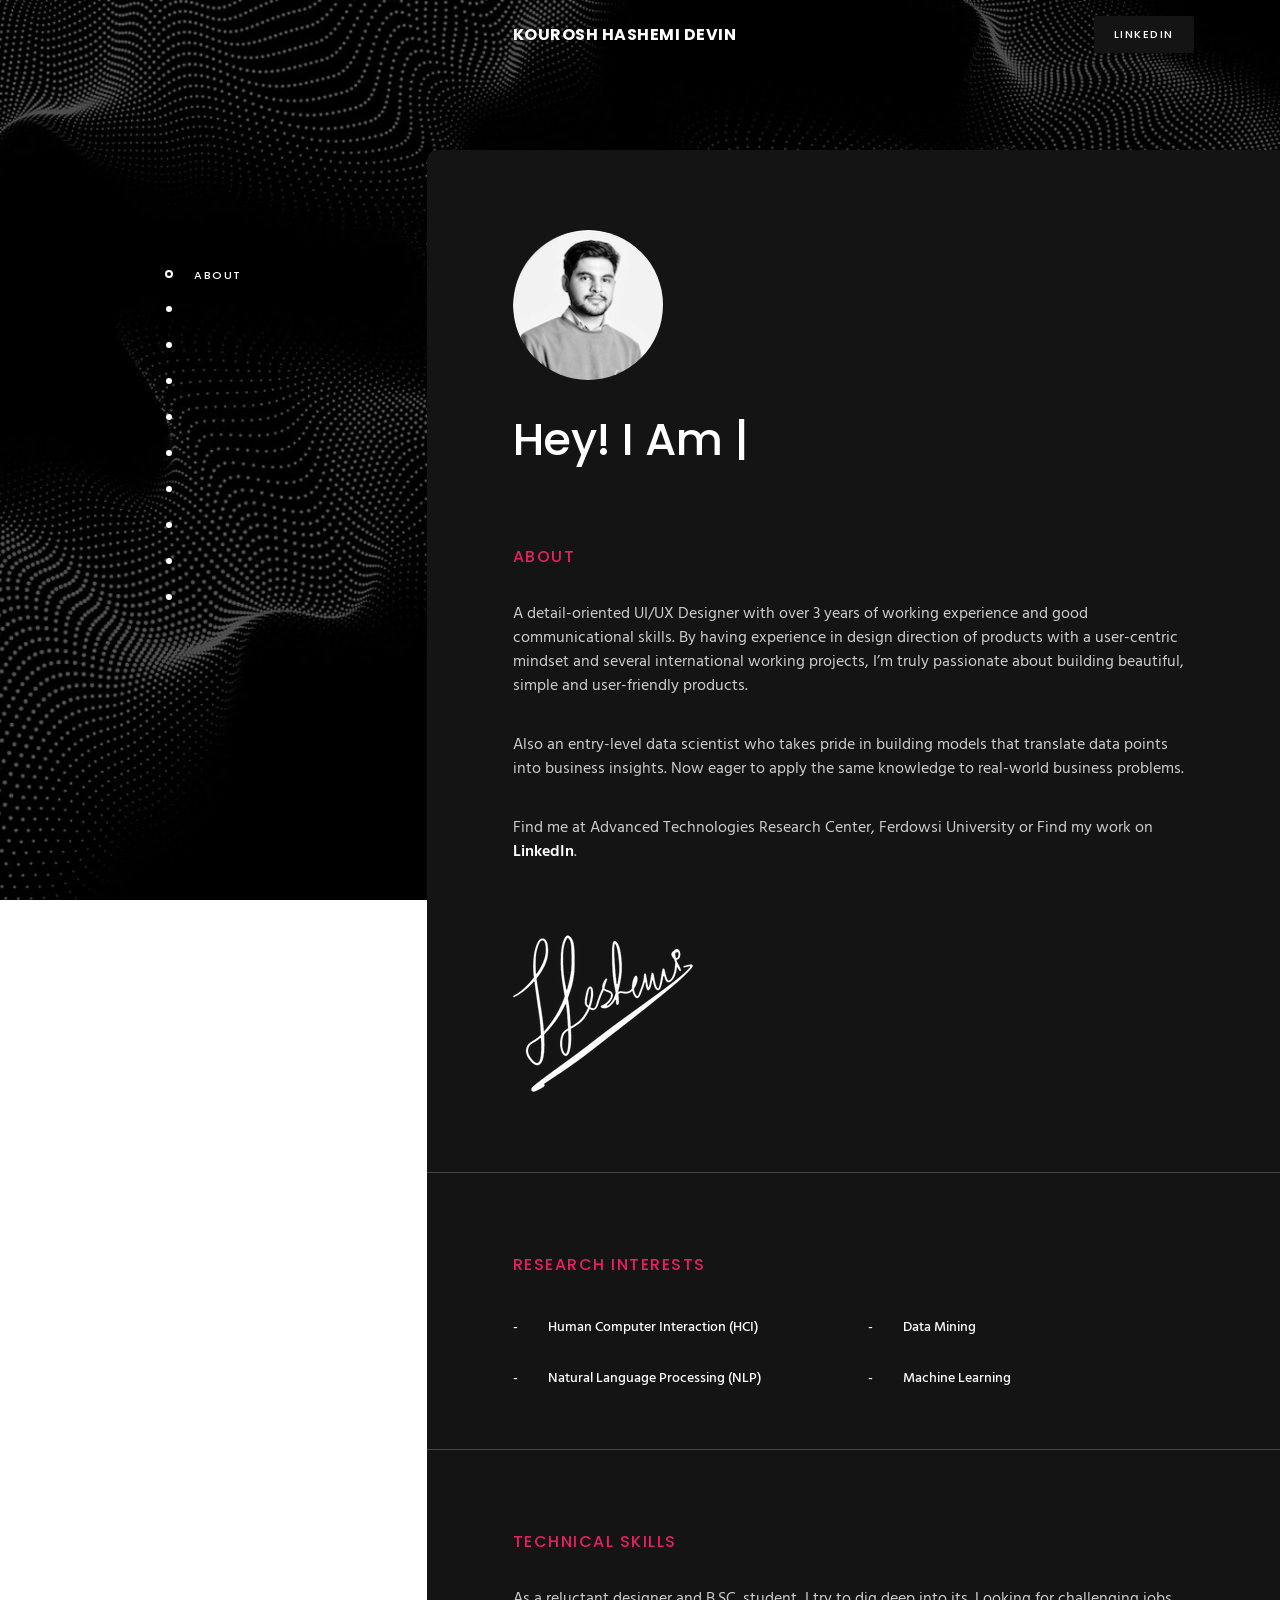
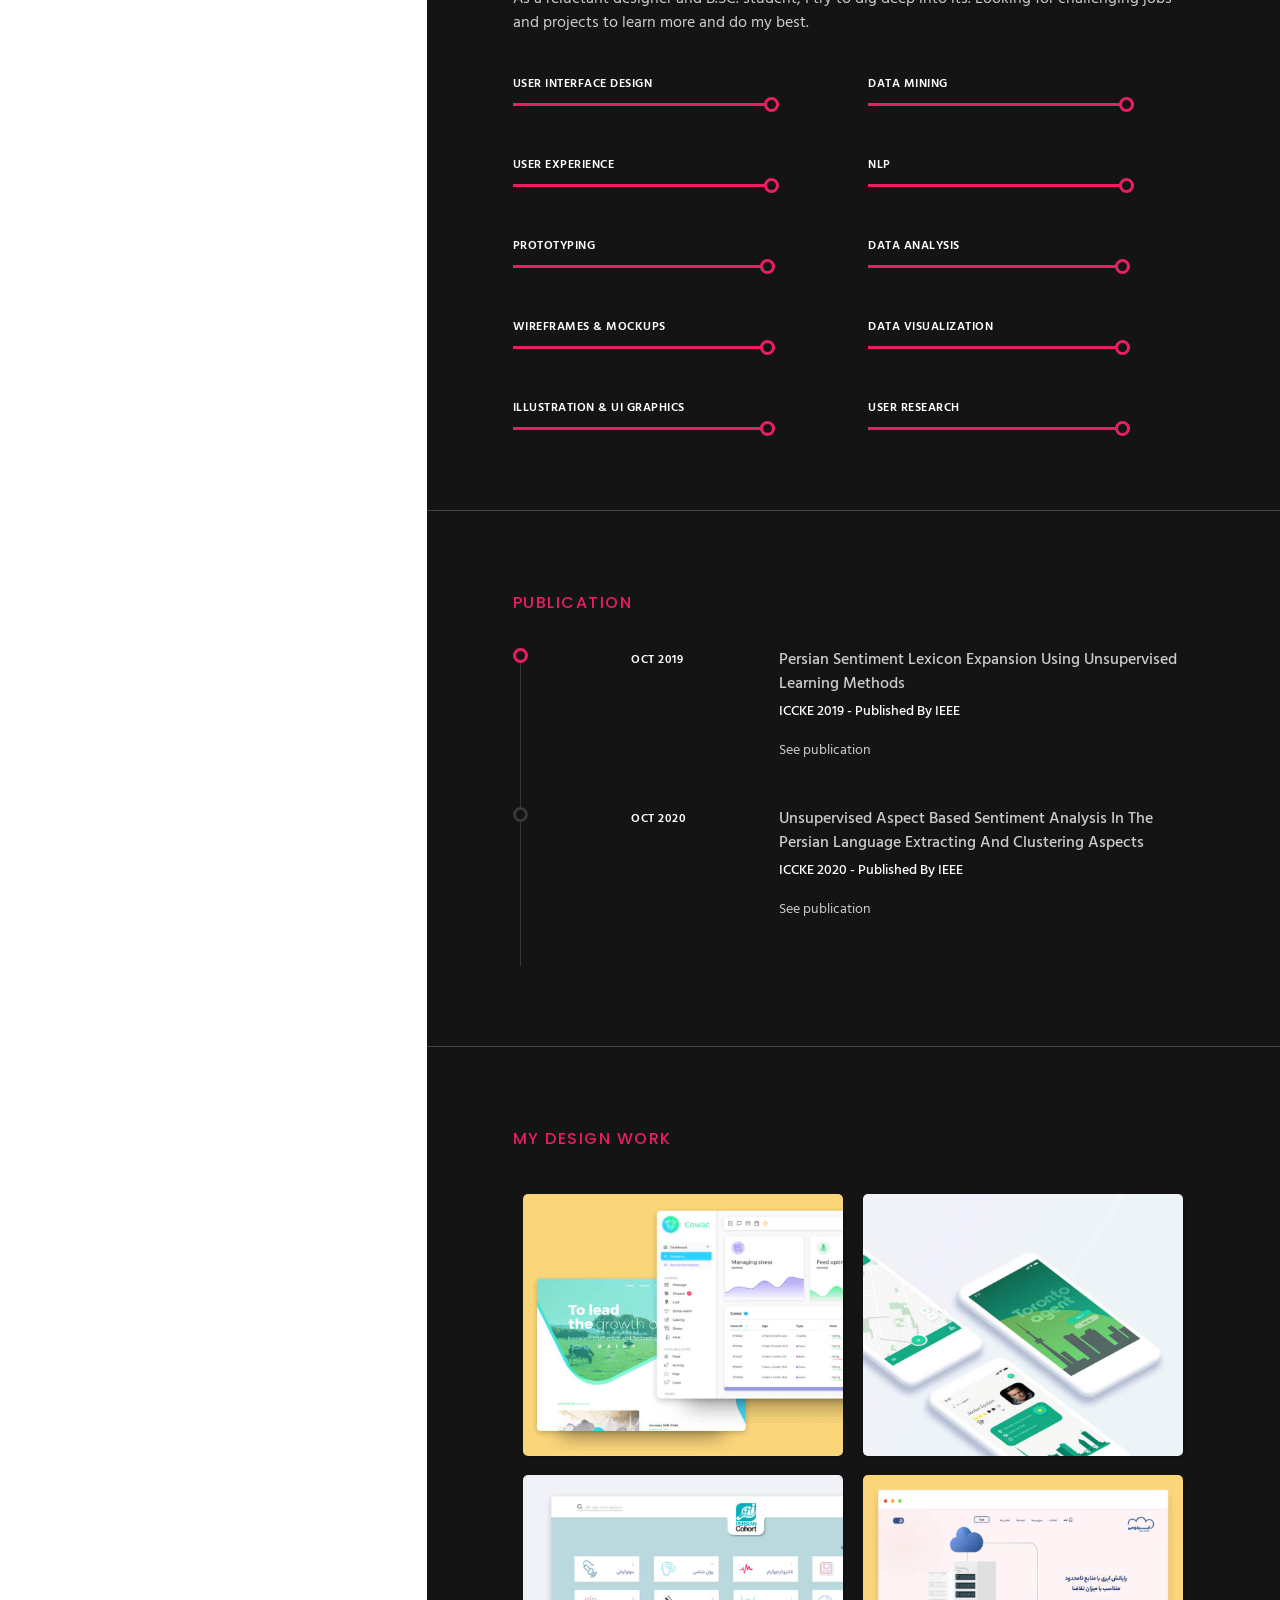
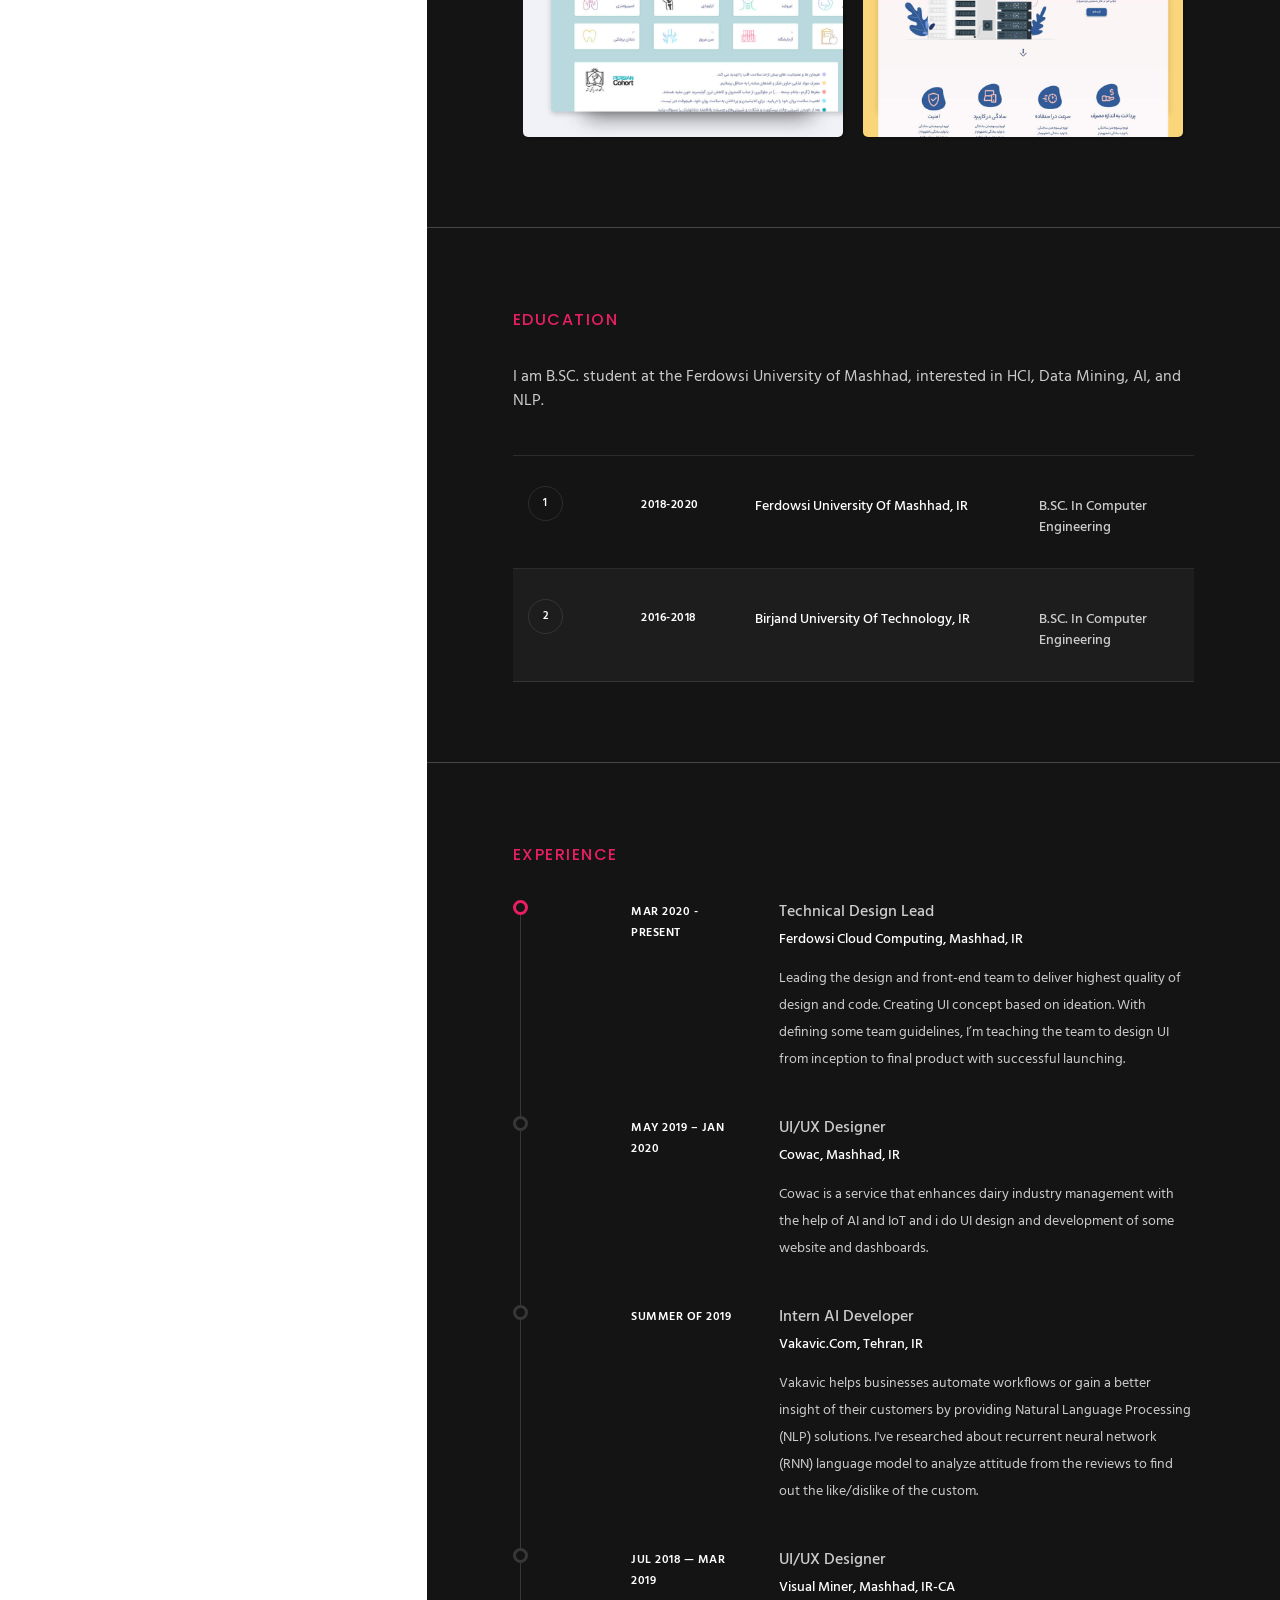
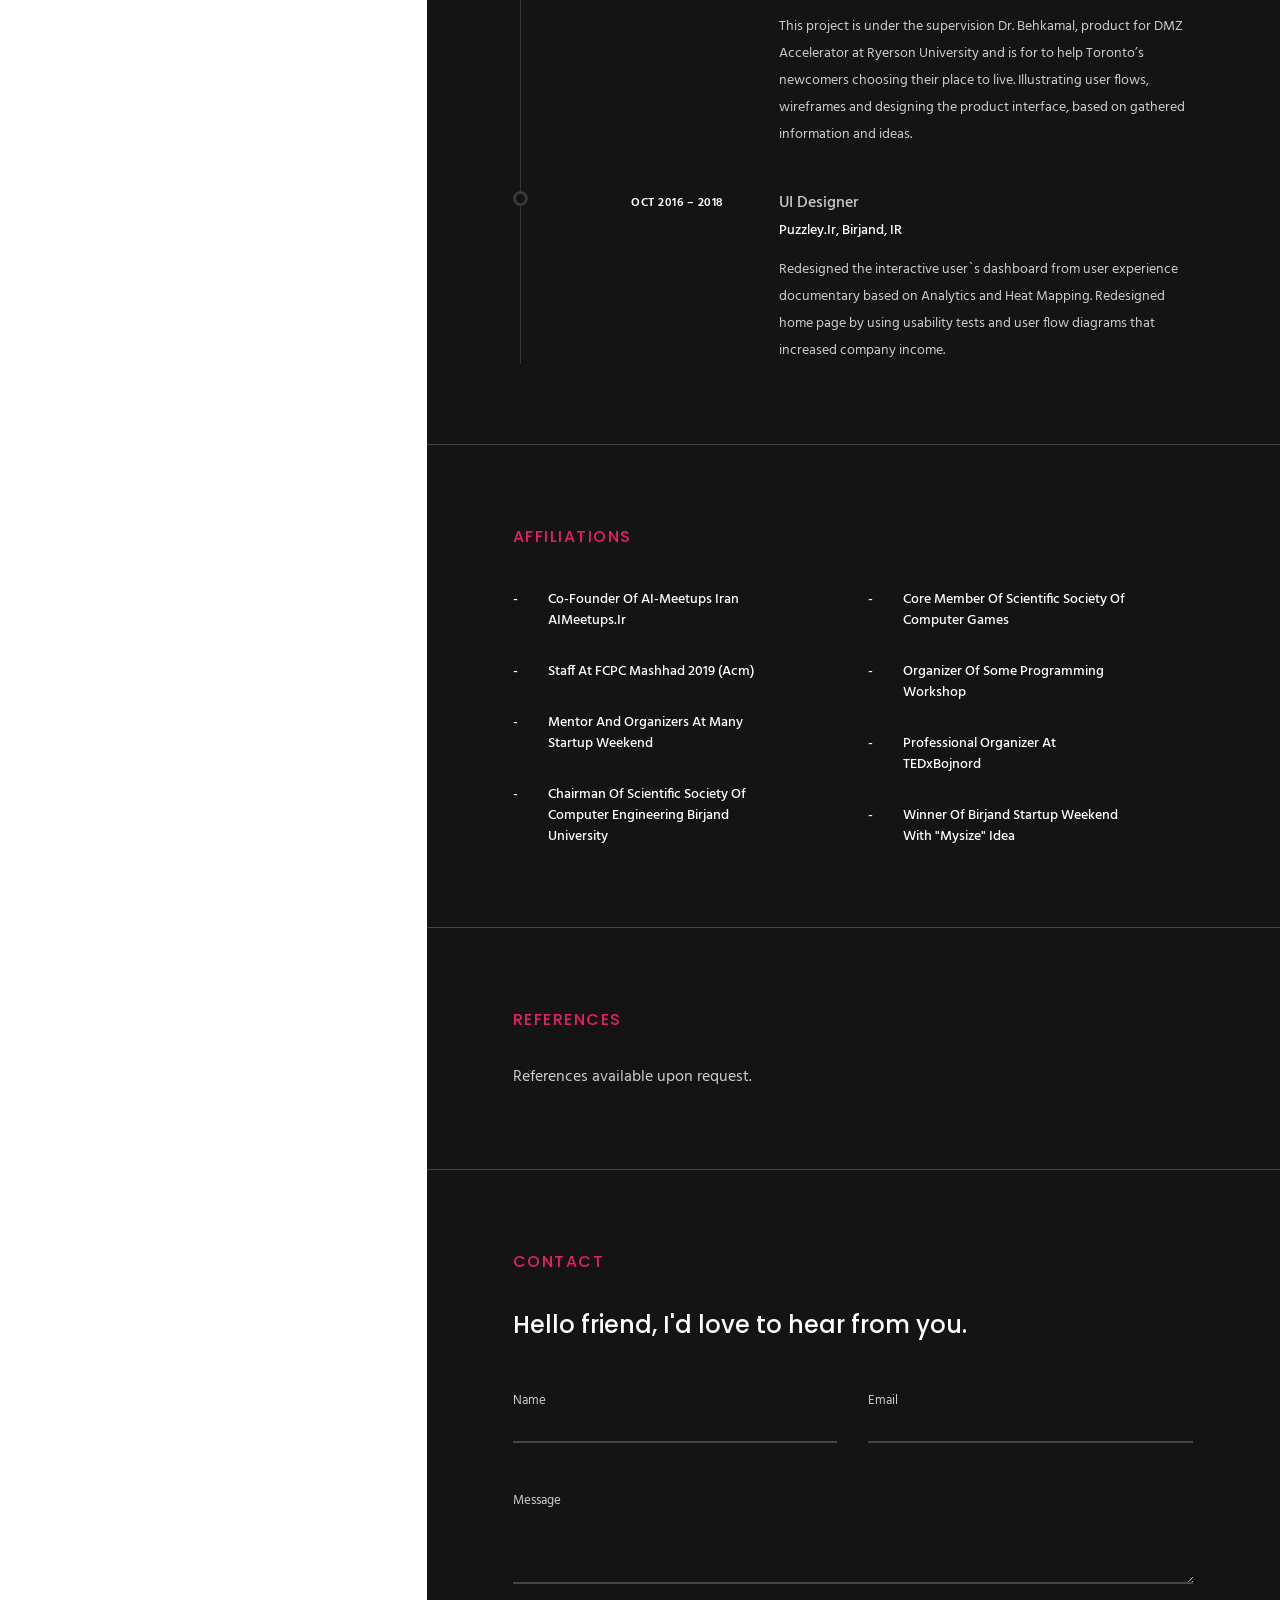
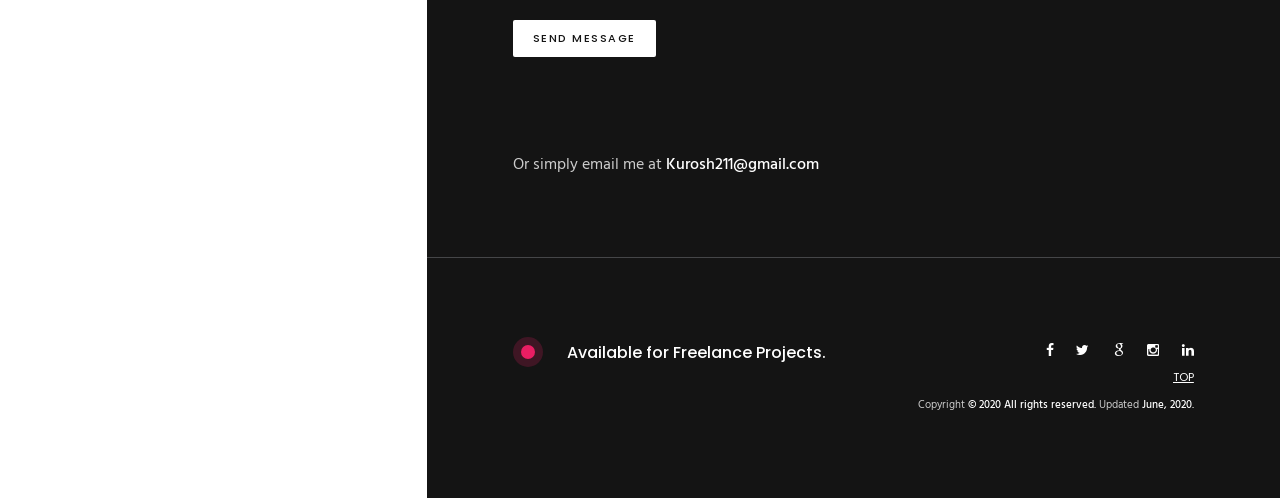
==== commit 168fcf1c: "Update index.html" ====
--- a/index.html
+++ b/index.html
@@ -303,9 +303,9 @@
                                             <div class="col-sm-3 duration"><span>Oct 2019</span></div>
                                             <div class="col-sm-9">
                                                 <span class="job-desn">Persian Sentiment Lexicon Expansion Using Unsupervised Learning Methods </span>
-                                                <span class="job-loc">ICCKE 2020 - published by IEEE
-													</span>
-                                                <a href="https://ieeexplore.ieee.org/abstract/document/8964692/" target="_blank">
+                                                <span class="job-loc">ICCKE 2019 - published by IEEE
+													</span>
+                                                <a href="https://scholar.google.com/scholar?oi=bibs&hl=en&cluster=8663224819058930410" target="_blank">
                                                     <p class="job-summary p-small"> See publication </p>
                                                 </a>
                                             </div>
@@ -324,9 +324,9 @@
                                             <div class="col-sm-9">
                                                 <span class="job-desn"> Unsupervised aspect based Sentiment Analysis in the Persian language  Extracting and clustering aspects
 													</span>
-                                                <span class="job-loc">Under Submission
-													</span>
-                                                <a href="#">
+                                                <span class="job-loc">ICCKE 2020 - published by IEEE
+													</span>
+                                                <a href="https://scholar.google.com/scholar?oi=bibs&hl=en&cluster=16596205483330944313" target="_blank">
                                                     <p class="job-summary p-small"> See publication </p>
                                                 </a>
                                             </div>
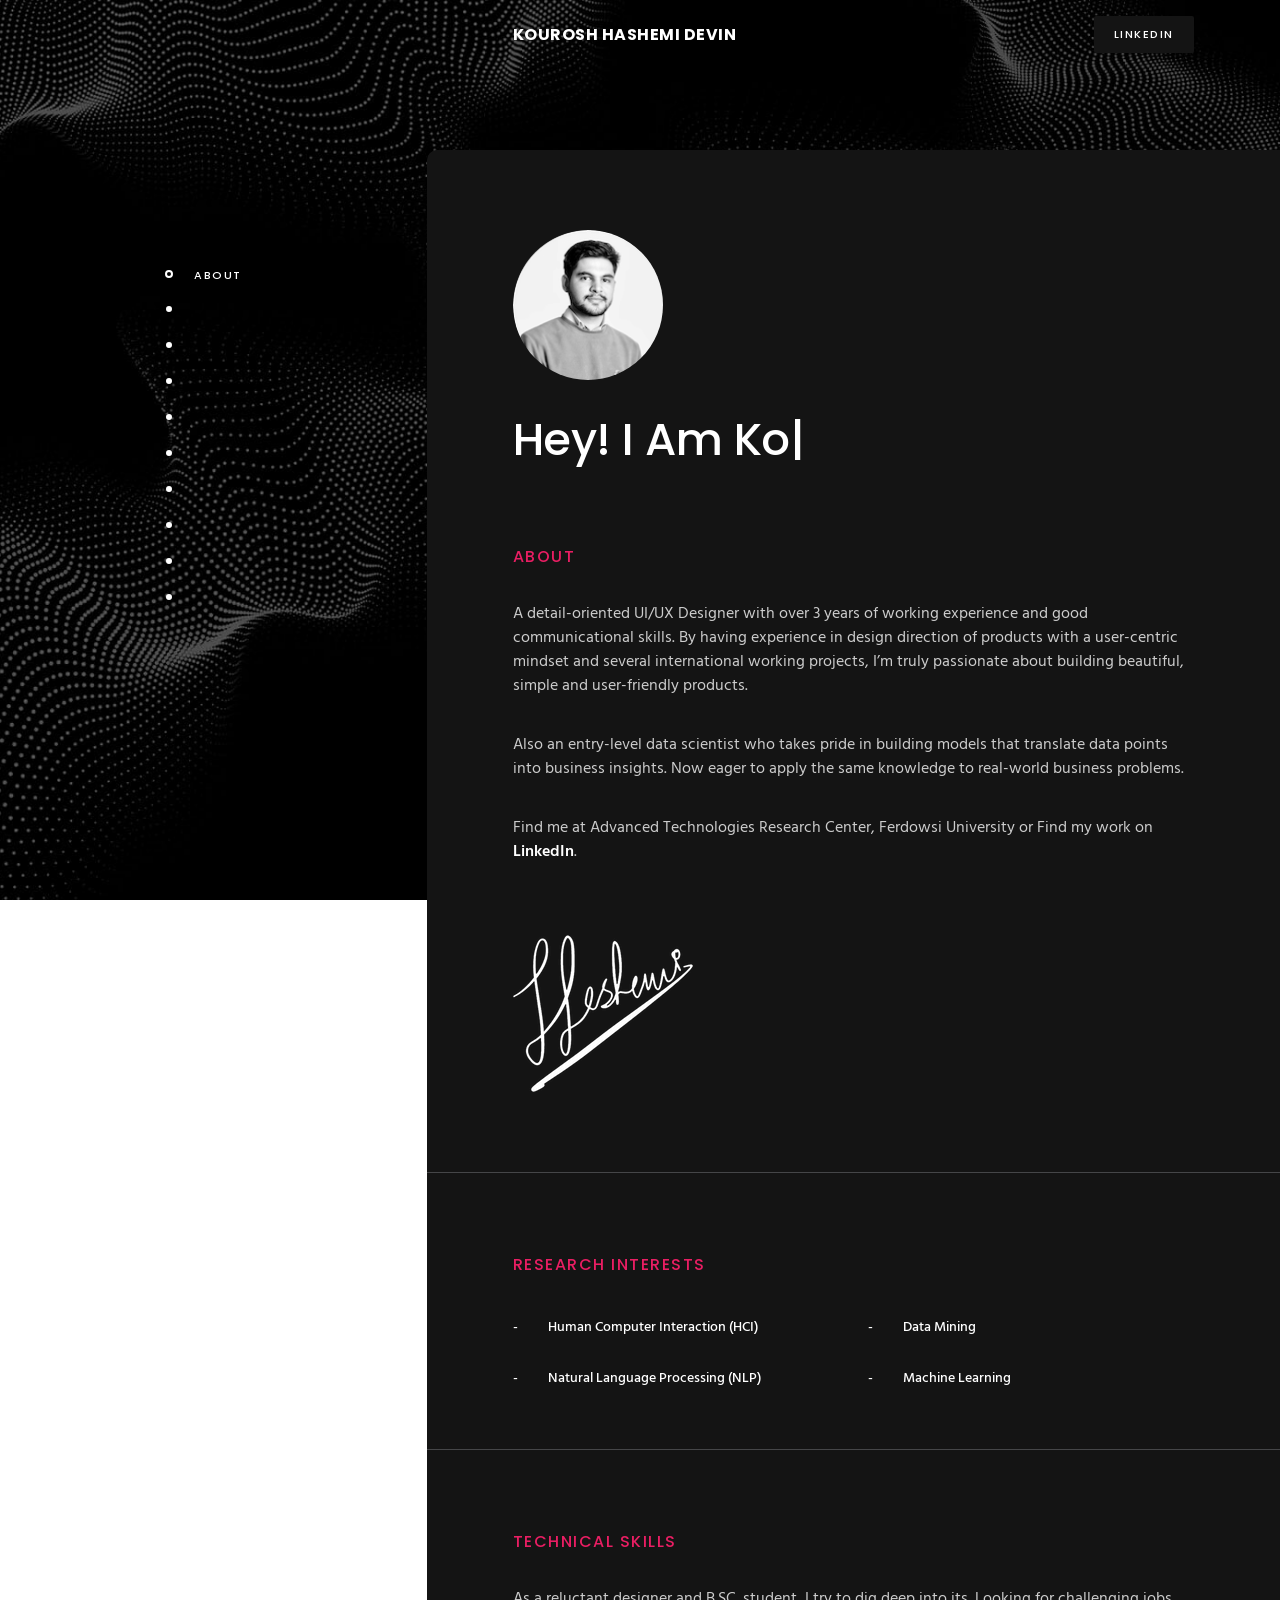
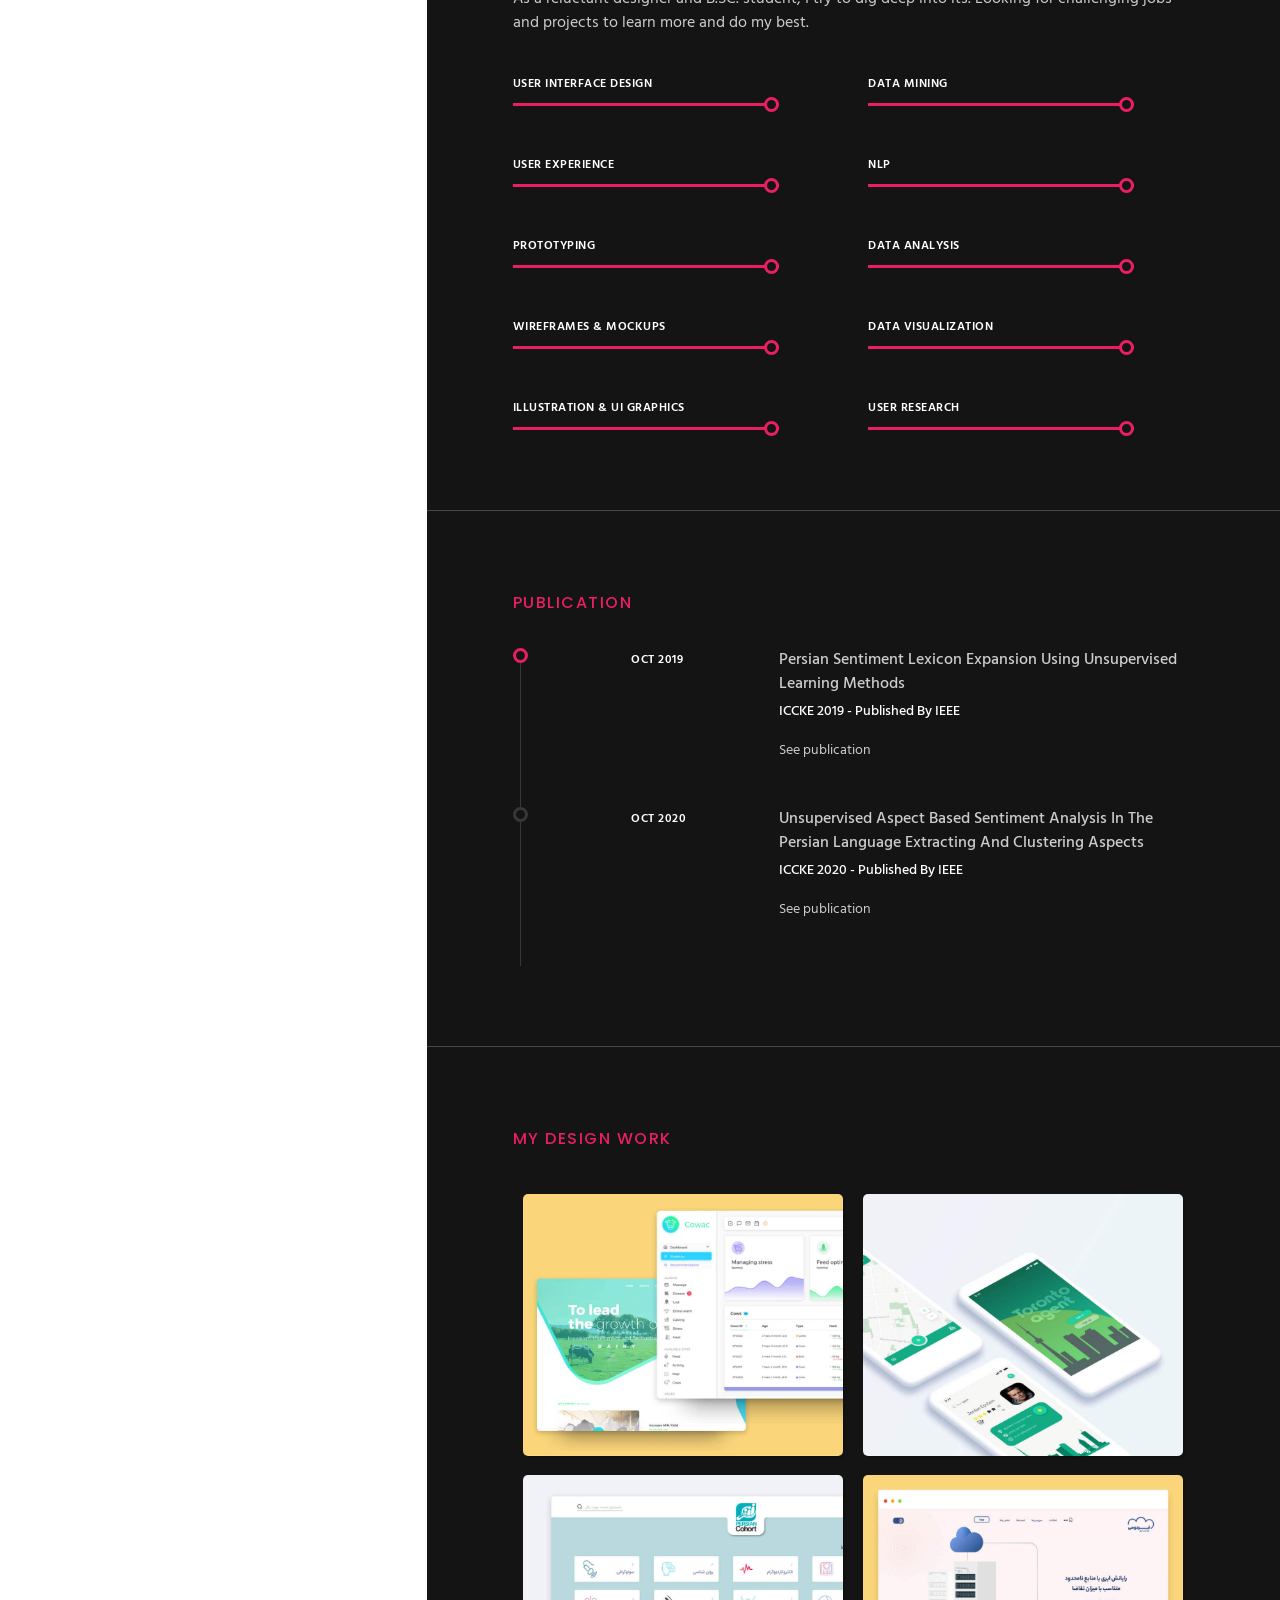
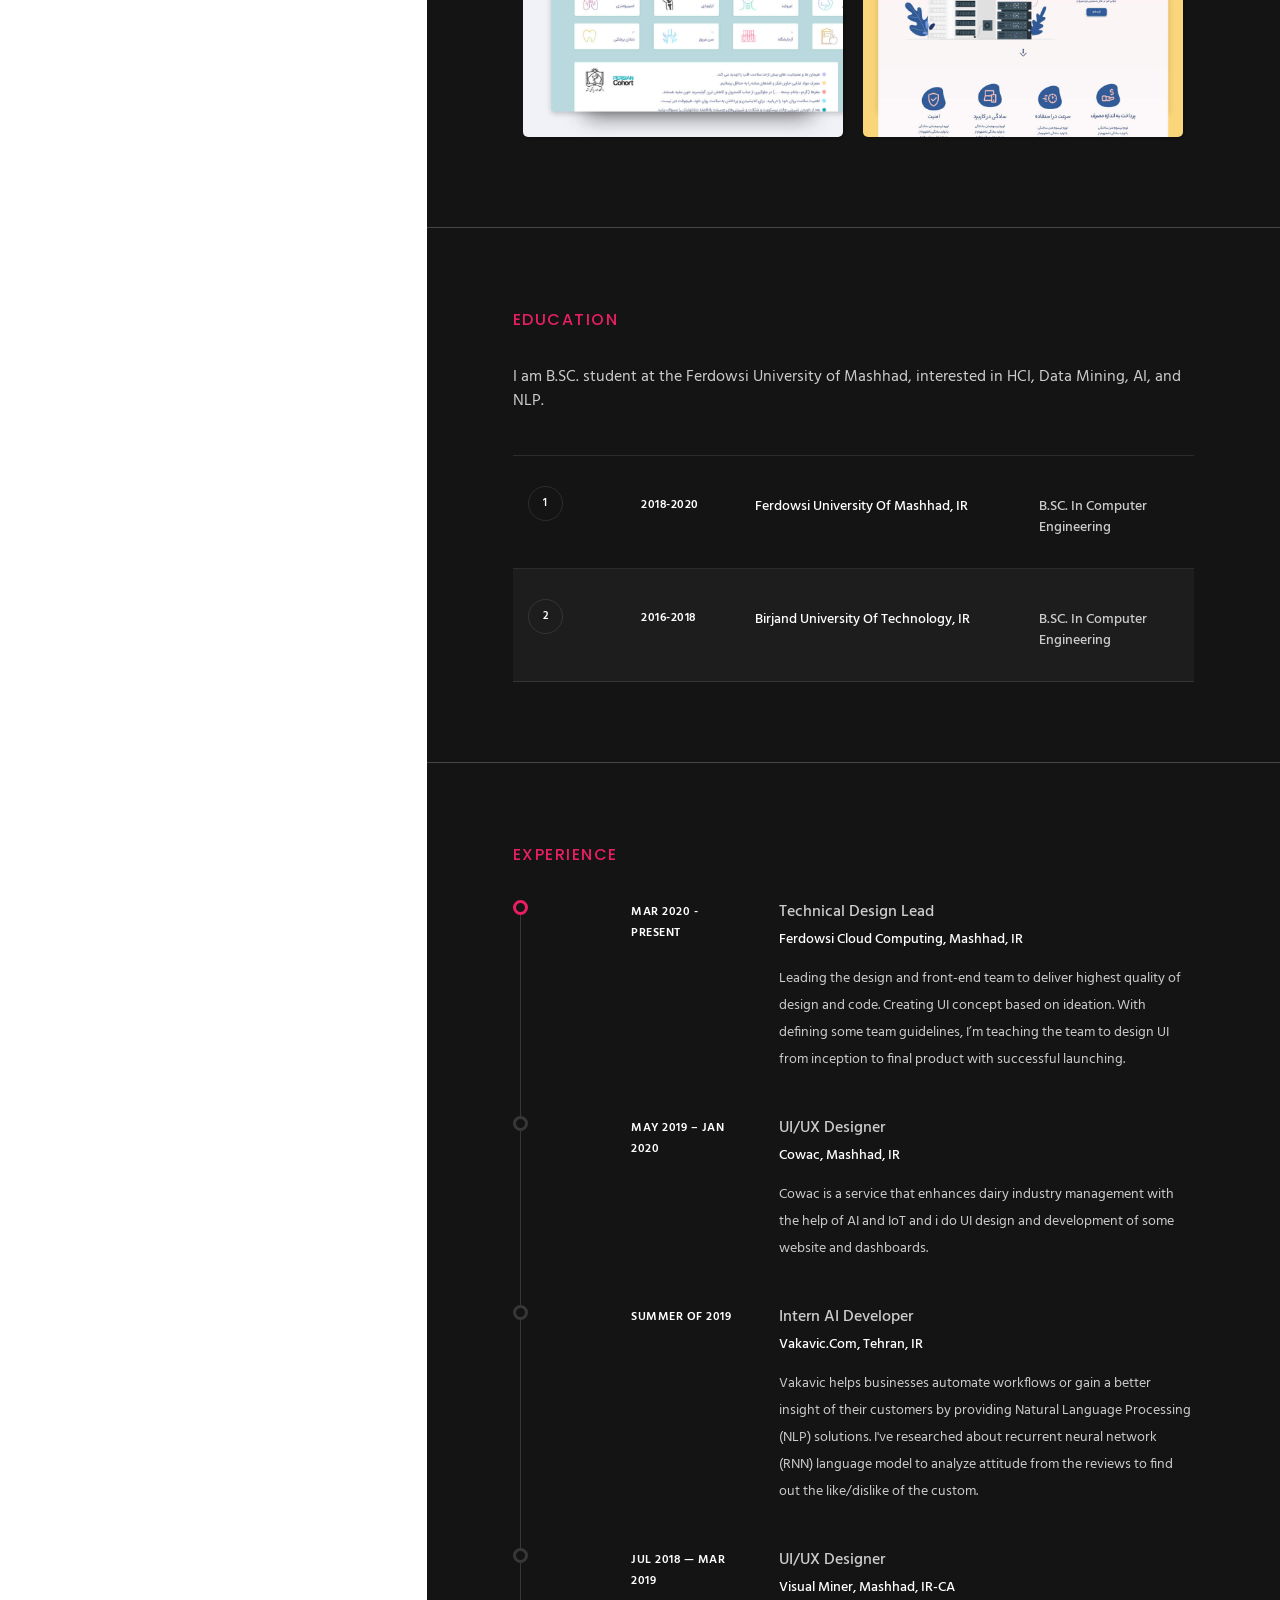
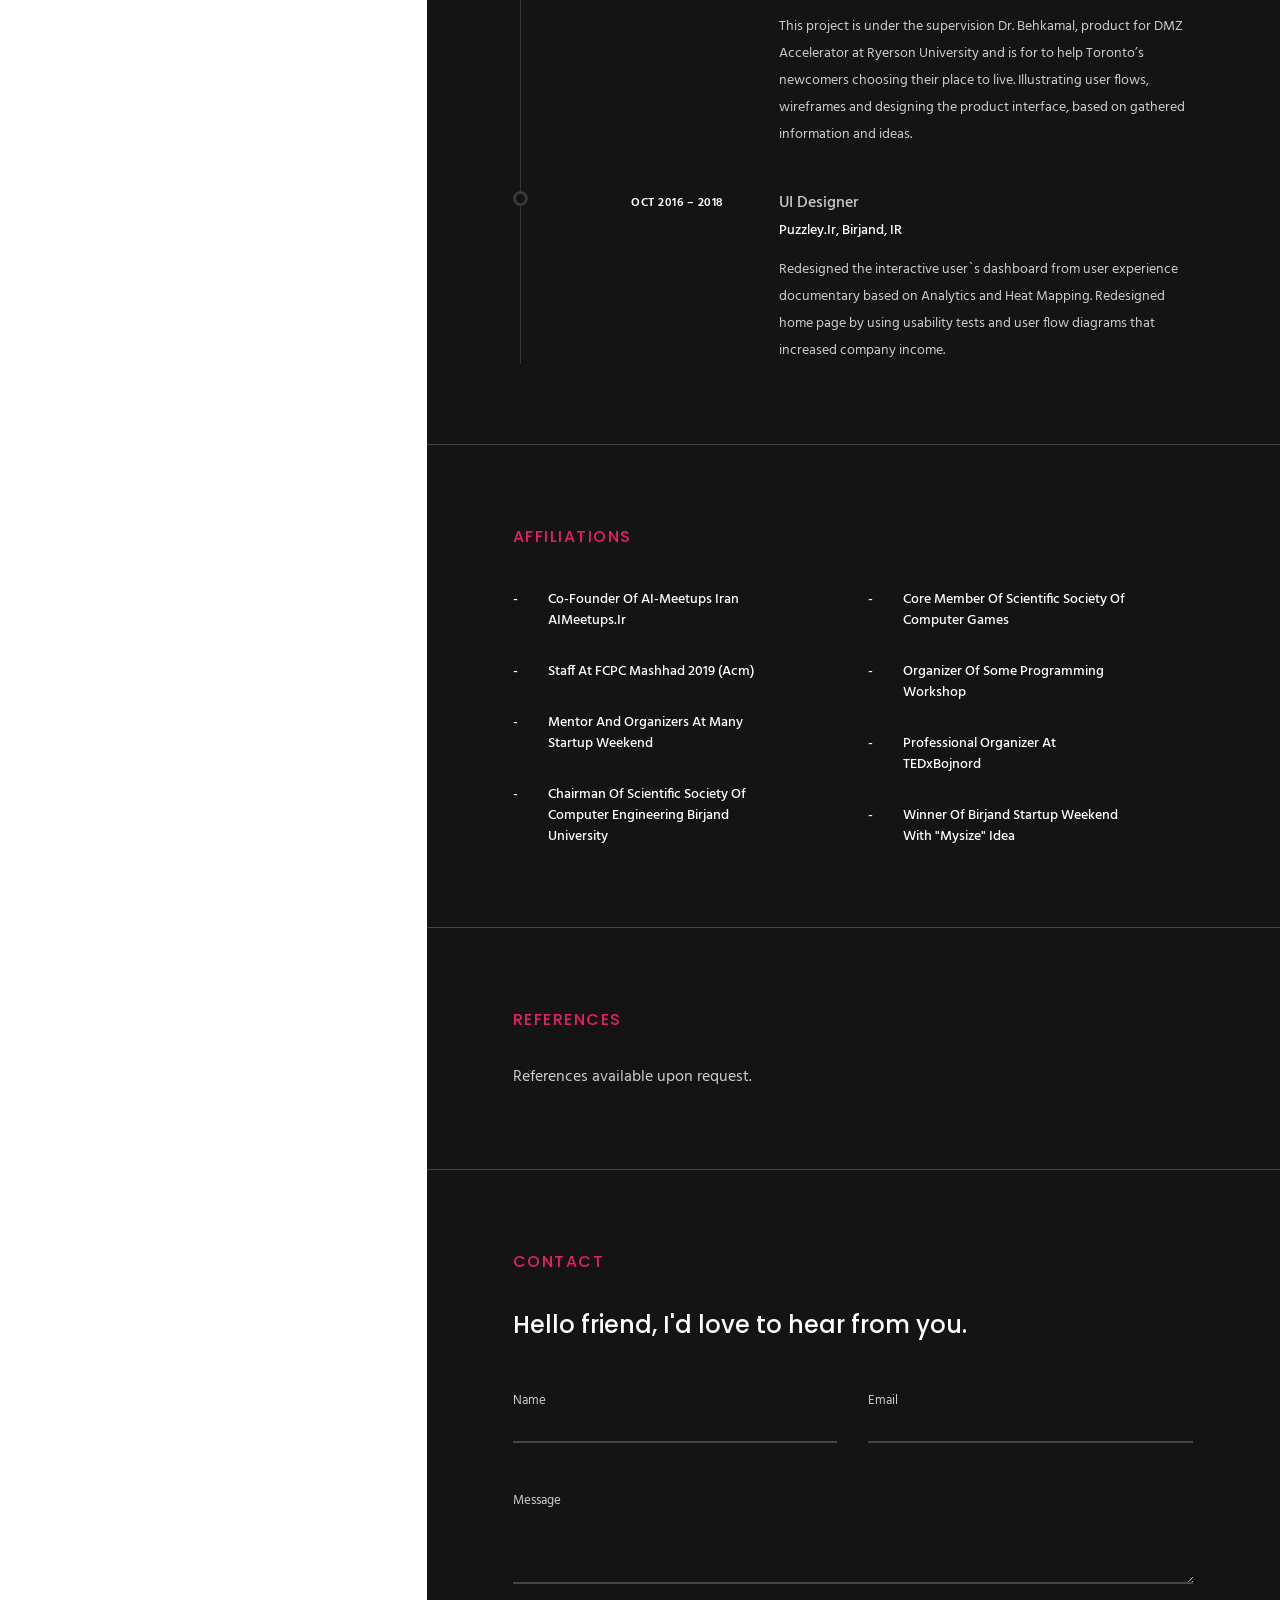
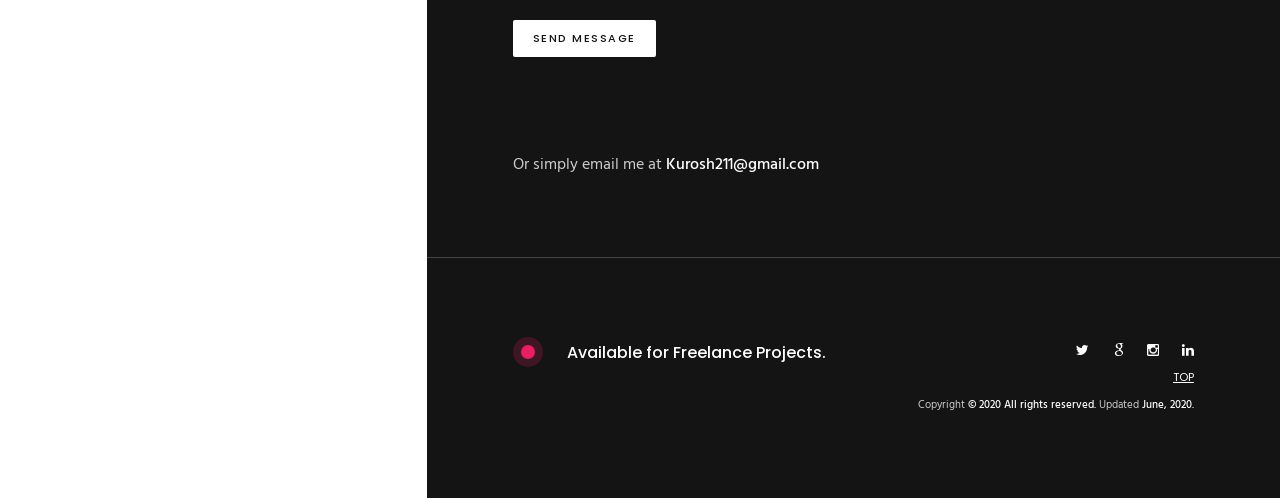
==== commit a15608ec: "Update index.html" ====
--- a/index.html
+++ b/index.html
@@ -642,11 +642,6 @@
                                     <!--Social Icons-->
                                     <ul class="social-icons float-right">
                                         <li>
-                                            <a href="https://www.facebook.com/kurosh.hashemi.336/" target="_blank" class="social-icon">
-                                                <span class="fa" data-hover="&#xf09a;">&#xf09a;</span>
-                                            </a>
-                                        </li>
-                                        <li>
                                             <a href="https://twitter.com/HashemiKurosh" target="_blank" class="social-icon">
                                                 <span class="fa" data-hover="&#xf099;">&#xf099;</span>
                                             </a>
